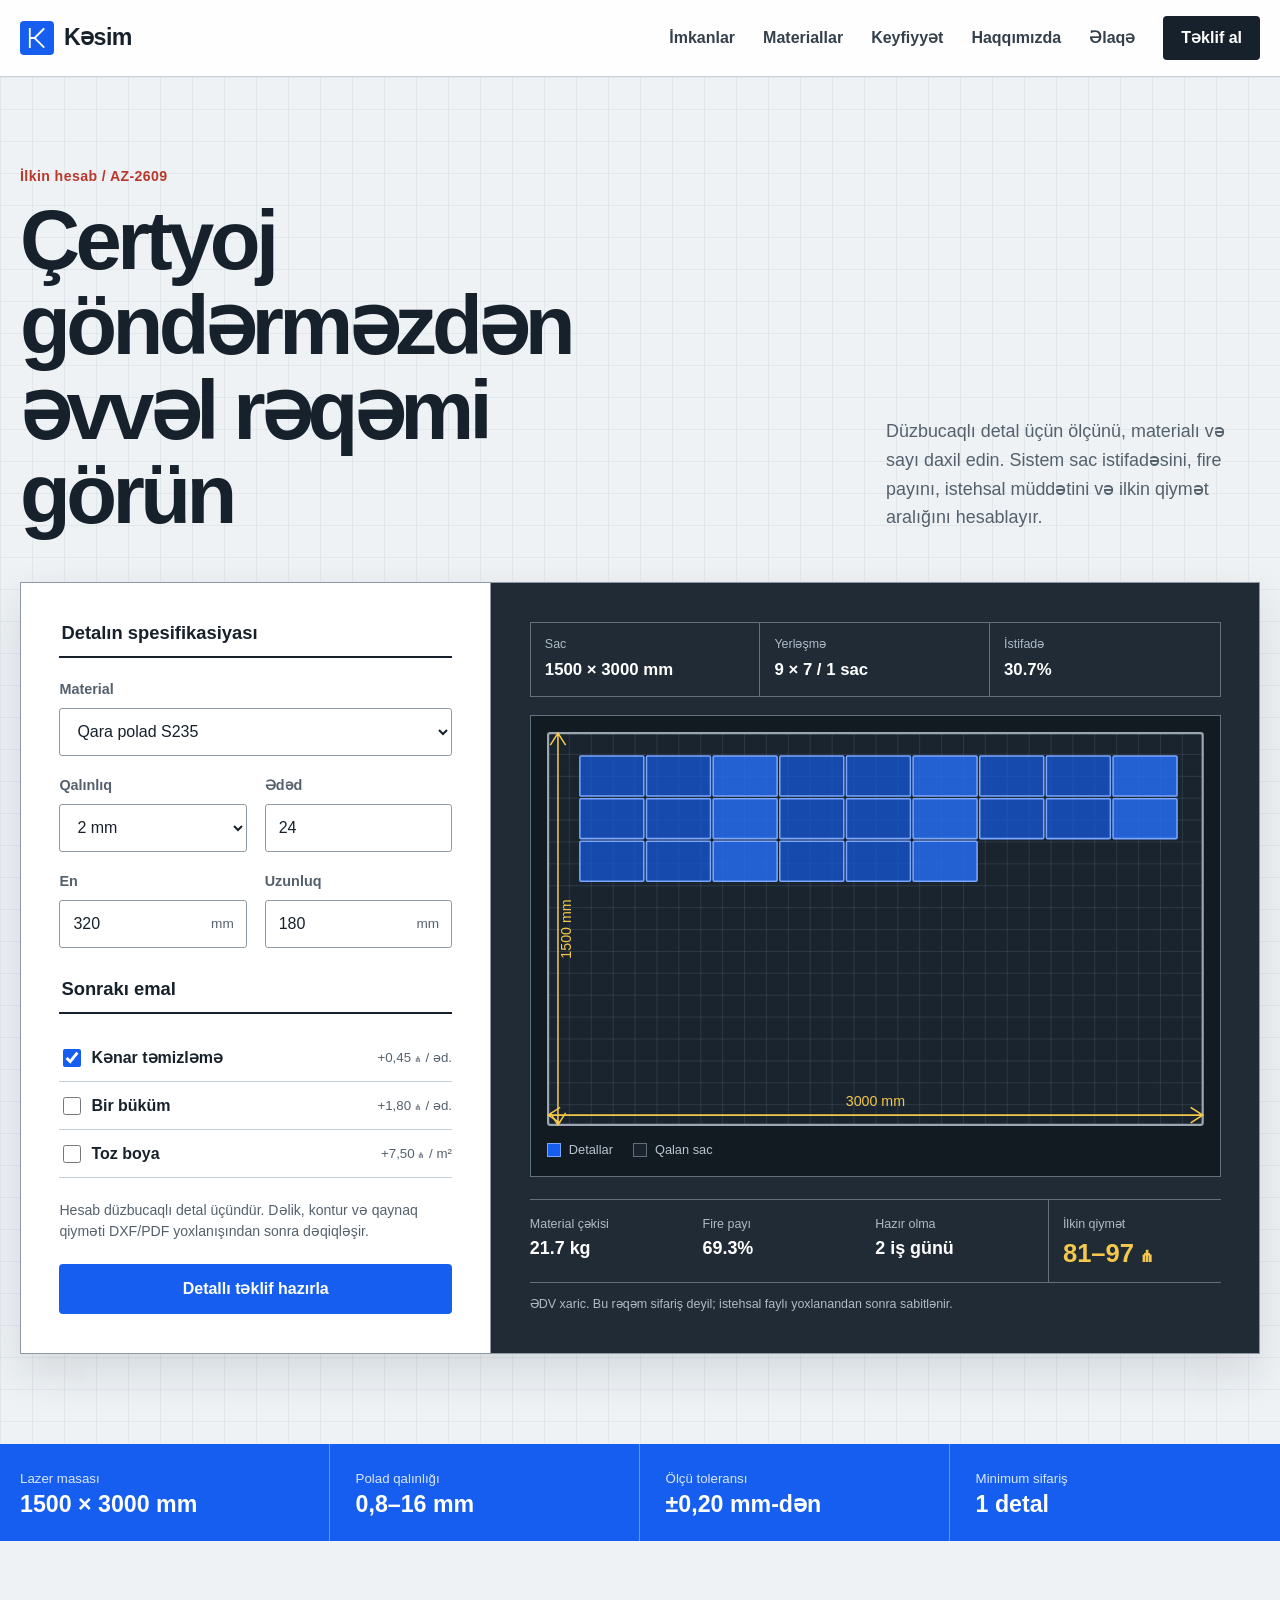
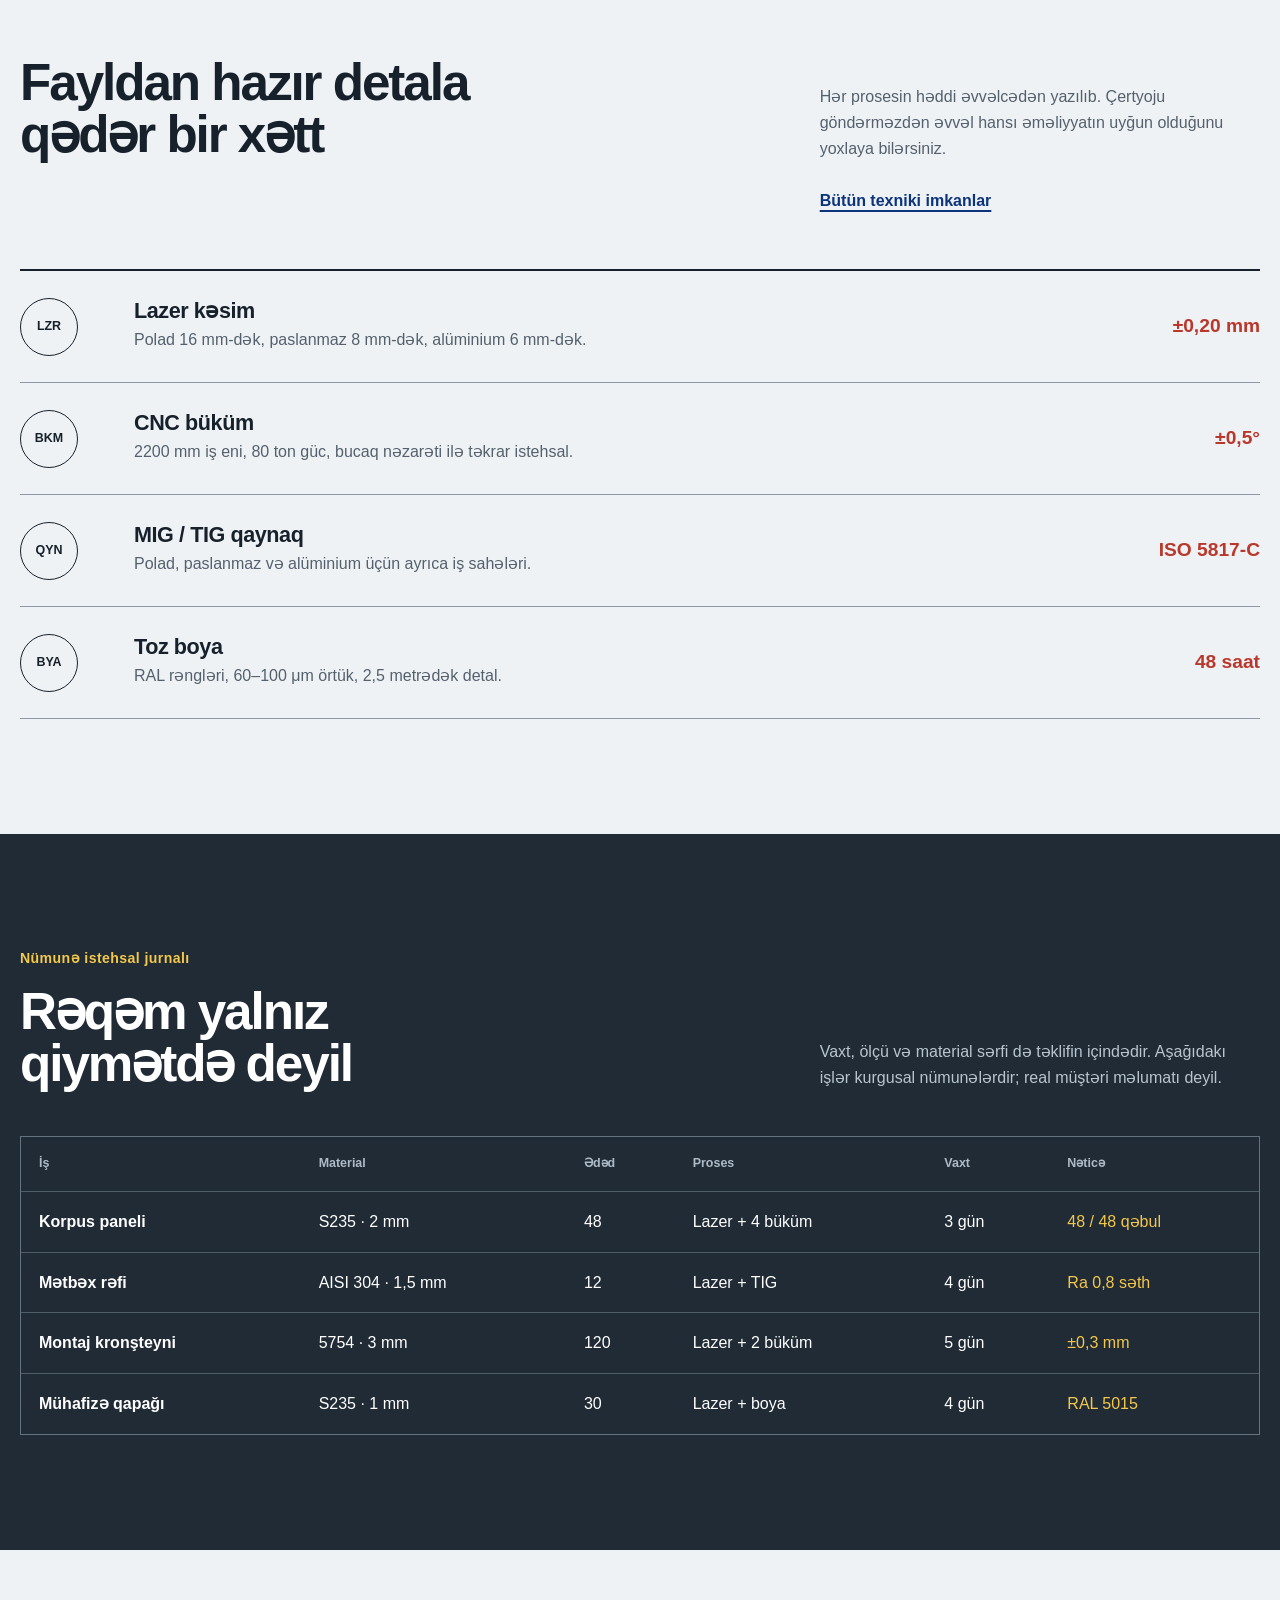
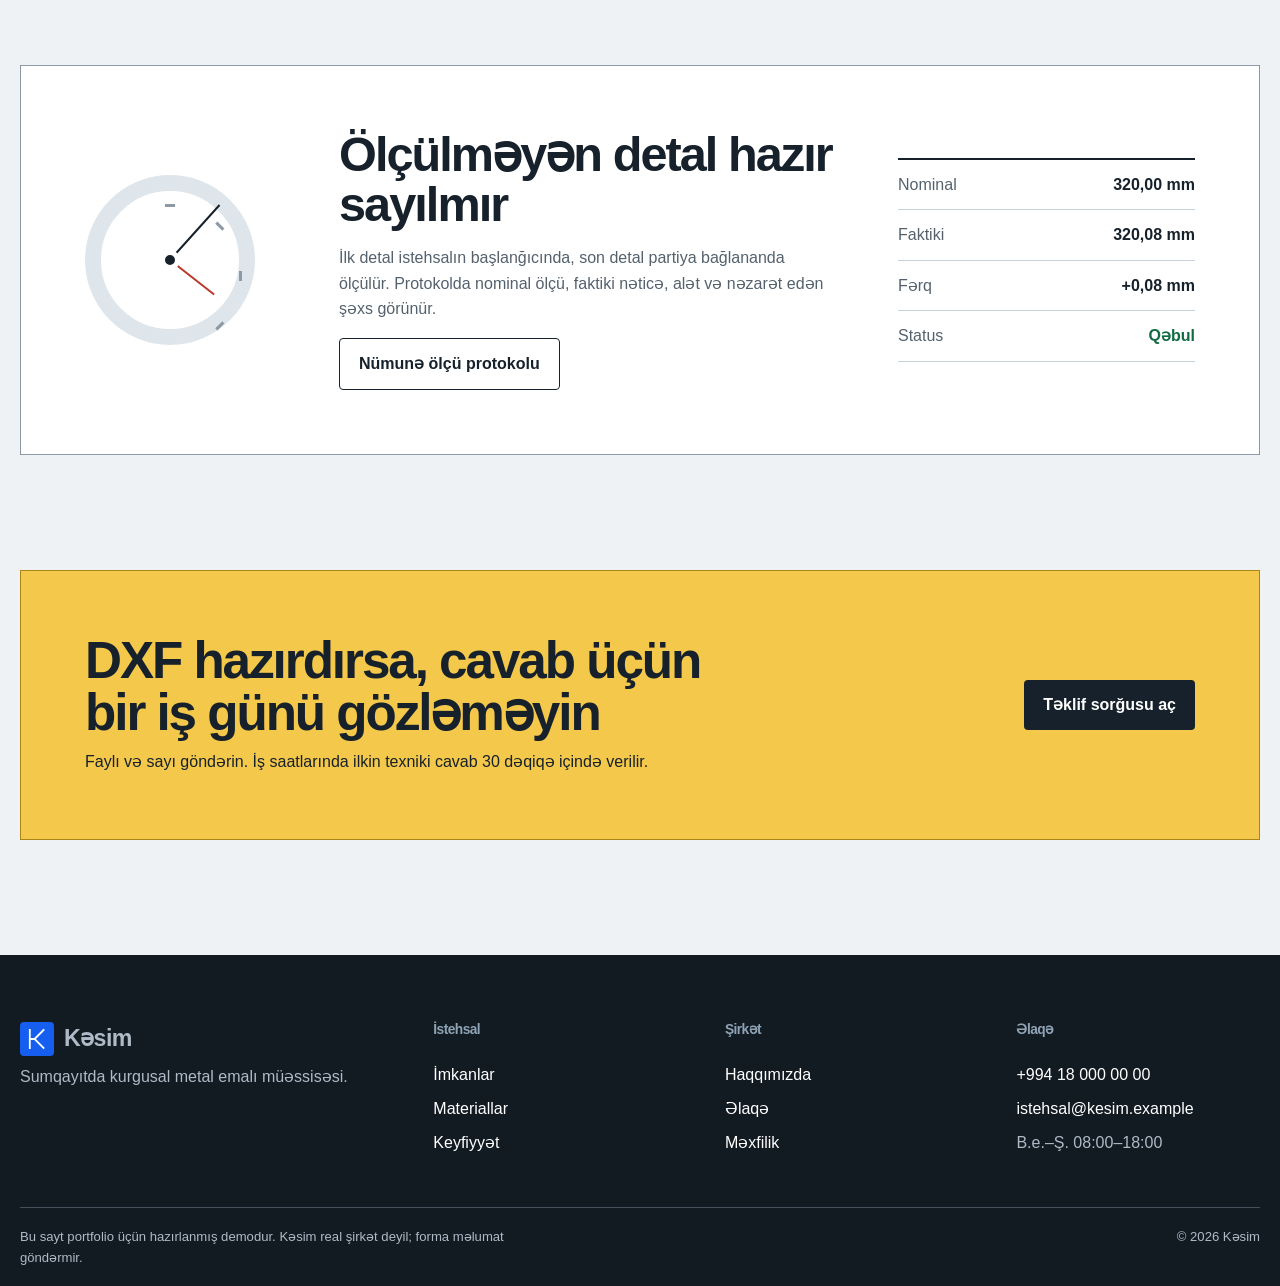
==== index.html @ c9df8d1b "feat: build the live manufacturing quote bench" ====
<!doctype html>
<html lang="az" class="no-js">
<head>
  <meta charset="utf-8">
  <meta name="viewport" content="width=device-width, initial-scale=1">
  <script>document.documentElement.classList.remove('no-js');</script>
  <title>Metal kəsimi üçün dərhal qiymət hesabı | Kəsim</title>
  <meta name="description" content="Polad, paslanmaz və alüminium detallar üçün ölçü, say və emal seçin; material istifadəsini, istehsal müddətini və ilkin qiyməti dərhal görün.">
  <link rel="canonical" href="https://kulieff21.github.io/manufacturing-site-demo/">
  <meta property="og:type" content="website">
  <meta property="og:locale" content="az_AZ">
  <meta property="og:title" content="Kəsim — metal emalı üçün açıq hesab">
  <meta property="og:description" content="Detalın ölçüsünü və sayını yazın; material, fire, müddət və ilkin qiymət ekranda hesablansın.">
  <meta property="og:url" content="https://kulieff21.github.io/manufacturing-site-demo/">
  <meta property="og:site_name" content="Kəsim">
  <meta name="theme-color" content="#155eef">
  <link rel="icon" type="image/svg+xml" href="data:image/svg+xml,%3Csvg xmlns='http://www.w3.org/2000/svg' viewBox='0 0 64 64'%3E%3Crect width='64' height='64' rx='8' fill='%23155eef'/%3E%3Cpath d='M14 13v38M14 32h13l18-19M27 32l19 19' fill='none' stroke='white' stroke-width='7' stroke-linecap='square'/%3E%3C/svg%3E">
  <link rel="stylesheet" href="assets/css/style.css">
  <script type="application/ld+json">
  {
    "@context": "https://schema.org",
    "@graph": [
      {
        "@type": "Organization",
        "@id": "https://kulieff21.github.io/manufacturing-site-demo/#organization",
        "name": "Kəsim Metal Emalı",
        "url": "https://kulieff21.github.io/manufacturing-site-demo/",
        "description": "Sumqayıtda lazer kəsim, büküm, qaynaq və toz boya xidməti göstərən kurgusal metal emalı müəssisəsi.",
        "email": "istehsal@kesim.example",
        "telephone": "+994 18 000 00 00",
        "address": {
          "@type": "PostalAddress",
          "addressLocality": "Sumqayıt",
          "addressCountry": "AZ"
        }
      },
      {
        "@type": "WebSite",
        "@id": "https://kulieff21.github.io/manufacturing-site-demo/#website",
        "url": "https://kulieff21.github.io/manufacturing-site-demo/",
        "name": "Kəsim",
        "inLanguage": "az",
        "publisher": {"@id": "https://kulieff21.github.io/manufacturing-site-demo/#organization"}
      }
    ]
  }
  </script>
</head>
<body>
  <a class="skip-link" href="#main">Əsas məzmuna keç</a>
  <header class="site-header">
    <div class="header-inner">
      <a class="brand" href="index.html" aria-label="Kəsim ana səhifə">
        <svg class="brand-mark" viewBox="0 0 40 40" aria-hidden="true"><path d="M8 5v30M8 20h8L31 5M16 20l15 15"/></svg>
        <span>Kəsim</span>
      </a>
      <button class="menu-toggle" type="button" aria-expanded="false" aria-controls="main-nav">
        <span class="sr-only">Menyunu aç</span><span></span><span></span>
      </button>
      <nav class="main-nav" id="main-nav" aria-label="Əsas menyu">
        <a href="imkanlar.html">İmkanlar</a>
        <a href="materiallar.html">Materiallar</a>
        <a href="keyfiyyet.html">Keyfiyyət</a>
        <a href="haqqimizda.html">Haqqımızda</a>
        <a href="elaqe.html">Əlaqə</a>
        <a class="nav-cta" href="teklif.html">Təklif al</a>
      </nav>
    </div>
  </header>

  <main id="main">
    <section class="workbench" aria-labelledby="page-title">
      <div class="workbench-head">
        <div>
          <p class="job-code">İlkin hesab / AZ-2609</p>
          <h1 id="page-title">Çertyoj göndərməzdən əvvəl rəqəmi görün</h1>
        </div>
        <p class="workbench-intro">Düzbucaqlı detal üçün ölçünü, materialı və sayı daxil edin. Sistem sac istifadəsini, fire payını, istehsal müddətini və ilkin qiymət aralığını hesablayır.</p>
      </div>

      <div class="quote-bench">
        <form class="quote-form" action="teklif.html" method="get" data-quote-form>
          <fieldset>
            <legend>Detalın spesifikasiyası</legend>
            <div class="field span-2">
              <label for="material">Material</label>
              <select id="material" name="material">
                <option value="steel" data-density="7.85" data-rate="2.15">Qara polad S235</option>
                <option value="stainless" data-density="7.9" data-rate="4.8">Paslanmaz polad AISI 304</option>
                <option value="aluminium" data-density="2.7" data-rate="5.1">Alüminium 5754</option>
              </select>
            </div>
            <div class="field">
              <label for="thickness">Qalınlıq</label>
              <select id="thickness" name="thickness">
                <option value="1">1 mm</option>
                <option value="1.5">1,5 mm</option>
                <option value="2" selected>2 mm</option>
                <option value="3">3 mm</option>
                <option value="4">4 mm</option>
                <option value="5">5 mm</option>
                <option value="6">6 mm</option>
              </select>
            </div>
            <div class="field">
              <label for="quantity">Ədəd</label>
              <input id="quantity" name="quantity" type="number" min="1" max="500" step="1" value="24" inputmode="numeric">
            </div>
            <div class="field">
              <label for="width">En</label>
              <div class="input-unit"><input id="width" name="width" type="number" min="20" max="1450" step="1" value="320" inputmode="decimal"><span>mm</span></div>
            </div>
            <div class="field">
              <label for="height">Uzunluq</label>
              <div class="input-unit"><input id="height" name="height" type="number" min="20" max="2950" step="1" value="180" inputmode="decimal"><span>mm</span></div>
            </div>
          </fieldset>
          <fieldset class="operations">
            <legend>Sonrakı emal</legend>
            <label><input type="checkbox" name="deburr" checked><span>Kənar təmizləmə</span><small>+0,45 ₼ / əd.</small></label>
            <label><input type="checkbox" name="bend"><span>Bir büküm</span><small>+1,80 ₼ / əd.</small></label>
            <label><input type="checkbox" name="coat"><span>Toz boya</span><small>+7,50 ₼ / m²</small></label>
          </fieldset>
          <p class="form-note">Hesab düzbucaqlı detal üçündür. Dəlik, kontur və qaynaq qiyməti DXF/PDF yoxlanışından sonra dəqiqləşir.</p>
          <button class="primary-button" type="submit">Detallı təklif hazırla</button>
        </form>

        <div class="sheet-panel" aria-live="polite">
          <div class="sheet-meta">
            <div><span>Sac</span><strong>1500 × 3000 mm</strong></div>
            <div><span>Yerləşmə</span><strong data-layout>7 × 15</strong></div>
            <div><span>İstifadə</span><strong data-utilization>30,7%</strong></div>
          </div>
          <div class="sheet-wrap">
            <svg class="sheet-map" viewBox="0 0 600 360" role="img" aria-labelledby="sheet-title sheet-desc">
              <title id="sheet-title">Sac üzərində detal yerləşdirmə planı</title>
              <desc id="sheet-desc">Seçilən ölçüdə detalların 1500 millimetrə 3000 millimetrlik sac üzərində yerləşməsi.</desc>
              <defs><pattern id="grid" width="20" height="20" patternUnits="userSpaceOnUse"><path d="M20 0H0V20" fill="none" stroke="currentColor" stroke-width="0.6"/></pattern></defs>
              <rect class="sheet-grid" x="1" y="1" width="598" height="358" rx="2" fill="url(#grid)"/>
              <g data-parts></g>
              <path class="dimension-line" d="M1 350h598M12 343l-11 7 11 7M588 343l11 7-11 7"/>
              <text class="dimension-text" x="300" y="342" text-anchor="middle">3000 mm</text>
              <path class="dimension-line" d="M10 1v358M3 12l7-11 7 11M3 348l7 11 7-11"/>
              <text class="dimension-text dimension-text-v" x="22" y="180" text-anchor="middle">1500 mm</text>
            </svg>
            <p class="diagram-caption"><span class="legend-used"></span>Detallar <span class="legend-offcut"></span>Qalan sac</p>
          </div>
          <dl class="quote-result">
            <div><dt>Material çəkisi</dt><dd data-weight>21,7 kg</dd></div>
            <div><dt>Fire payı</dt><dd data-waste>69,3%</dd></div>
            <div><dt>Hazır olma</dt><dd data-lead>2 iş günü</dd></div>
            <div class="result-price"><dt>İlkin qiymət</dt><dd data-price>76–91 ₼</dd></div>
          </dl>
          <p class="result-disclaimer">ƏDV xaric. Bu rəqəm sifariş deyil; istehsal faylı yoxlanandan sonra sabitlənir.</p>
        </div>
      </div>
      <noscript><p class="noscript-note">Canlı hesab üçün JavaScript lazımdır. <a href="materiallar.html">Material və başlanğıc qiymət cədvəlinə baxın</a> və ya ölçünü e-poçtla göndərin.</p></noscript>
    </section>

    <section class="proof-strip" aria-label="Əsas istehsal göstəriciləri">
      <dl>
        <div><dt>Lazer masası</dt><dd>1500 × 3000 mm</dd></div>
        <div><dt>Polad qalınlığı</dt><dd>0,8–16 mm</dd></div>
        <div><dt>Ölçü toleransı</dt><dd>±0,20 mm-dən</dd></div>
        <div><dt>Minimum sifariş</dt><dd>1 detal</dd></div>
      </dl>
    </section>

    <section class="section capabilities" aria-labelledby="capabilities-title">
      <div class="section-heading">
        <h2 id="capabilities-title">Fayldan hazır detala qədər bir xətt</h2>
        <p>Hər prosesin həddi əvvəlcədən yazılıb. Çertyoju göndərməzdən əvvəl hansı əməliyyatın uyğun olduğunu yoxlaya bilərsiniz.</p>
        <a class="text-link" href="imkanlar.html">Bütün texniki imkanlar</a>
      </div>
      <div class="process-list">
        <article>
          <span class="process-code">LZR</span>
          <div><h3>Lazer kəsim</h3><p>Polad 16 mm-dək, paslanmaz 8 mm-dək, alüminium 6 mm-dək.</p></div>
          <strong>±0,20 mm</strong>
        </article>
        <article>
          <span class="process-code">BKM</span>
          <div><h3>CNC büküm</h3><p>2200 mm iş eni, 80 ton güc, bucaq nəzarəti ilə təkrar istehsal.</p></div>
          <strong>±0,5°</strong>
        </article>
        <article>
          <span class="process-code">QYN</span>
          <div><h3>MIG / TIG qaynaq</h3><p>Polad, paslanmaz və alüminium üçün ayrıca iş sahələri.</p></div>
          <strong>ISO 5817-C</strong>
        </article>
        <article>
          <span class="process-code">BYA</span>
          <div><h3>Toz boya</h3><p>RAL rəngləri, 60–100 μm örtük, 2,5 metrədək detal.</p></div>
          <strong>48 saat</strong>
        </article>
      </div>
    </section>

    <section class="section production" aria-labelledby="production-title">
      <div class="production-ledger">
        <div class="section-heading section-heading-light">
          <p class="job-code">Nümunə istehsal jurnalı</p>
          <h2 id="production-title">Rəqəm yalnız qiymətdə deyil</h2>
          <p>Vaxt, ölçü və material sərfi də təklifin içindədir. Aşağıdakı işlər kurgusal nümunələrdir; real müştəri məlumatı deyil.</p>
        </div>
        <div class="ledger-table-wrap" tabindex="0" role="region" aria-label="Nümunə istehsal işləri cədvəli">
          <table class="ledger-table">
            <thead><tr><th>İş</th><th>Material</th><th>Ədəd</th><th>Proses</th><th>Vaxt</th><th>Nəticə</th></tr></thead>
            <tbody>
              <tr><td>Korpus paneli</td><td>S235 · 2 mm</td><td>48</td><td>Lazer + 4 büküm</td><td>3 gün</td><td>48 / 48 qəbul</td></tr>
              <tr><td>Mətbəx rəfi</td><td>AISI 304 · 1,5 mm</td><td>12</td><td>Lazer + TIG</td><td>4 gün</td><td>Ra 0,8 səth</td></tr>
              <tr><td>Montaj kronşteyni</td><td>5754 · 3 mm</td><td>120</td><td>Lazer + 2 büküm</td><td>5 gün</td><td>±0,3 mm</td></tr>
              <tr><td>Mühafizə qapağı</td><td>S235 · 1 mm</td><td>30</td><td>Lazer + boya</td><td>4 gün</td><td>RAL 5015</td></tr>
            </tbody>
          </table>
        </div>
      </div>
    </section>

    <section class="section quality" aria-labelledby="quality-title">
      <div class="quality-card">
        <div class="gauge" aria-hidden="true"><span></span><span></span><span></span><span></span><i></i></div>
        <div>
          <h2 id="quality-title">Ölçülməyən detal hazır sayılmır</h2>
          <p>İlk detal istehsalın başlanğıcında, son detal partiya bağlananda ölçülür. Protokolda nominal ölçü, faktiki nəticə, alət və nəzarət edən şəxs görünür.</p>
          <a class="secondary-button" href="keyfiyyet.html">Nümunə ölçü protokolu</a>
        </div>
        <dl class="quality-values">
          <div><dt>Nominal</dt><dd>320,00 mm</dd></div>
          <div><dt>Faktiki</dt><dd>320,08 mm</dd></div>
          <div><dt>Fərq</dt><dd>+0,08 mm</dd></div>
          <div><dt>Status</dt><dd class="pass">Qəbul</dd></div>
        </dl>
      </div>
    </section>

    <section class="section final-cta">
      <div>
        <h2>DXF hazırdırsa, cavab üçün bir iş günü gözləməyin</h2>
        <p>Faylı və sayı göndərin. İş saatlarında ilkin texniki cavab 30 dəqiqə içində verilir.</p>
      </div>
      <a class="primary-button" href="teklif.html">Təklif sorğusu aç</a>
    </section>
  </main>

  <footer class="site-footer">
    <div class="footer-main">
      <div><a class="brand brand-footer" href="index.html"><svg class="brand-mark" viewBox="0 0 40 40" aria-hidden="true"><path d="M8 5v30M8 20h8L31 5M16 20l15 15"/></svg><span>Kəsim</span></a><p>Sumqayıtda kurgusal metal emalı müəssisəsi.</p></div>
      <div><h2>İstehsal</h2><a href="imkanlar.html">İmkanlar</a><a href="materiallar.html">Materiallar</a><a href="keyfiyyet.html">Keyfiyyət</a></div>
      <div><h2>Şirkət</h2><a href="haqqimizda.html">Haqqımızda</a><a href="elaqe.html">Əlaqə</a><a href="mexfilik.html">Məxfilik</a></div>
      <div><h2>Əlaqə</h2><a href="tel:+994180000000">+994 18 000 00 00</a><a href="mailto:istehsal@kesim.example">istehsal@kesim.example</a><span>B.e.–Ş. 08:00–18:00</span></div>
    </div>
    <div class="footer-note"><p>Bu sayt portfolio üçün hazırlanmış demodur. Kəsim real şirkət deyil; forma məlumat göndərmir.</p><p>© 2026 Kəsim</p></div>
  </footer>
  <script src="assets/js/site.js" defer></script>
</body>
</html>
---- assets/css/style.css ----
:root {
  color-scheme: light;
  --paper: #eef2f5;
  --surface: #ffffff;
  --ink: #17212b;
  --muted: #54616d;
  --line: #c8d1d9;
  --line-strong: #8d99a5;
  --blue: #155eef;
  --blue-dark: #0b347c;
  --blue-soft: #dbe7ff;
  --oxide: #b9382b;
  --yellow: #f4c84a;
  --graphite: #202b36;
  --steel: #dfe6eb;
  --success: #126b43;
  --radius: 6px;
  --shadow: 0 18px 42px rgba(23, 33, 43, 0.12);
  --heading: Bahnschrift, "DIN Alternate", "Arial Narrow", sans-serif;
  --body: "Segoe UI", Arial, sans-serif;
}

* { box-sizing: border-box; }
html { scroll-behavior: smooth; }
body { margin: 0; background: var(--paper); color: var(--ink); font: 400 1rem/1.6 var(--body); }
button, input, select { font: inherit; }
a { color: inherit; }
img, svg { display: block; max-width: 100%; }
h1, h2, h3, p, dl { margin-top: 0; }
h1, h2, h3 { font-family: var(--heading); font-stretch: condensed; line-height: 1.02; }
h1 { max-width: 13ch; margin-bottom: 0; font-size: clamp(2.9rem, 6.5vw, 6.4rem); letter-spacing: -0.055em; }
h2 { margin-bottom: 1rem; font-size: clamp(2rem, 4vw, 3.7rem); letter-spacing: -0.04em; }
h3 { margin-bottom: .4rem; font-size: 1.35rem; letter-spacing: -.02em; }
p { max-width: 68ch; }

.skip-link { position: fixed; z-index: 100; top: 8px; left: 8px; padding: 10px 14px; transform: translateY(-150%); background: var(--ink); color: white; }
.skip-link:focus { transform: translateY(0); }
.sr-only { position: absolute; width: 1px; height: 1px; padding: 0; overflow: hidden; clip: rect(0, 0, 0, 0); white-space: nowrap; border: 0; }
:focus-visible { outline: 3px solid var(--yellow); outline-offset: 3px; }

.site-header { position: relative; z-index: 20; border-bottom: 1px solid var(--line); background: rgba(255, 255, 255, .94); }
.header-inner { width: min(1480px, calc(100% - 40px)); min-height: 76px; margin: 0 auto; display: flex; align-items: center; justify-content: space-between; gap: 32px; }
.brand { min-height: 44px; display: inline-flex; align-items: center; gap: 10px; color: var(--ink); text-decoration: none; font: 700 1.45rem/1 var(--heading); letter-spacing: -.025em; }
.brand-mark { width: 34px; height: 34px; padding: 5px; background: var(--blue); color: white; border-radius: 4px; fill: none; stroke: currentColor; stroke-width: 3; stroke-linecap: square; }
.main-nav { display: flex; align-items: center; gap: 28px; }
.main-nav a { min-height: 44px; display: inline-flex; align-items: center; color: #34414d; text-decoration: none; font-weight: 650; }
.main-nav a:hover { color: var(--blue); }
.main-nav .nav-cta { padding: 0 18px; background: var(--ink); color: white; border-radius: 4px; }
.main-nav .nav-cta:hover { background: var(--blue-dark); color: white; }
.menu-toggle { display: none; width: 48px; height: 44px; border: 1px solid var(--line); background: white; border-radius: 4px; }
.menu-toggle span:not(.sr-only) { display: block; width: 20px; height: 2px; margin: 5px auto; background: var(--ink); }

.workbench { padding: clamp(44px, 7vw, 96px) max(20px, calc((100% - 1480px) / 2)); background-color: var(--paper); background-image: linear-gradient(rgba(38, 58, 77, .06) 1px, transparent 1px), linear-gradient(90deg, rgba(38, 58, 77, .06) 1px, transparent 1px); background-size: 32px 32px; }
.workbench-head { margin-bottom: 44px; display: grid; grid-template-columns: minmax(0, 1.35fr) minmax(300px, .65fr); gap: clamp(32px, 7vw, 120px); align-items: end; }
.workbench-intro { margin: 0 0 .4rem; font-size: clamp(1rem, 1.4vw, 1.2rem); color: var(--muted); }
.job-code { margin-bottom: 14px; color: var(--oxide); font: 700 .88rem/1.3 var(--body); letter-spacing: .03em; }
.quote-bench { display: grid; grid-template-columns: minmax(360px, .76fr) minmax(500px, 1.24fr); background: var(--surface); border: 1px solid var(--line-strong); box-shadow: var(--shadow); }
.quote-form { padding: clamp(24px, 3vw, 42px); border-right: 1px solid var(--line-strong); }
fieldset { margin: 0; padding: 0; border: 0; }
legend { width: 100%; margin-bottom: 20px; padding-bottom: 12px; border-bottom: 2px solid var(--ink); font: 700 1.15rem/1.2 var(--heading); }
.quote-form > fieldset:first-child { display: grid; grid-template-columns: 1fr 1fr; gap: 18px; }
.quote-form > fieldset:first-child legend { grid-column: 1 / -1; }
.field { min-width: 0; }
.field.span-2 { grid-column: span 2; }
.field label { display: block; margin-bottom: 7px; color: var(--muted); font-size: .9rem; font-weight: 650; }
.field input, .field select { width: 100%; min-height: 48px; padding: 10px 13px; border: 1px solid var(--line-strong); border-radius: 3px; background: white; color: var(--ink); }
.field input:focus, .field select:focus { border-color: var(--blue); outline: 3px solid rgba(21, 94, 239, .18); }
.input-unit { position: relative; }
.input-unit input { padding-right: 48px; }
.input-unit span { position: absolute; right: 13px; top: 50%; transform: translateY(-50%); color: var(--muted); font-size: .85rem; }
.operations { margin-top: 30px; }
.operations label { min-height: 48px; padding: 10px 0; display: grid; grid-template-columns: 22px 1fr auto; gap: 10px; align-items: center; border-bottom: 1px solid var(--line); cursor: pointer; }
.operations input { width: 18px; height: 18px; accent-color: var(--blue); }
.operations span { font-weight: 650; }
.operations small { color: var(--muted); }
.form-note { margin: 22px 0; color: var(--muted); font-size: .88rem; line-height: 1.5; }
.primary-button, .secondary-button { min-height: 48px; padding: 12px 19px; display: inline-flex; align-items: center; justify-content: center; border: 0; border-radius: 4px; text-decoration: none; font-weight: 750; cursor: pointer; }
.primary-button { background: var(--blue); color: white; }
.primary-button:hover { background: var(--blue-dark); }
.secondary-button { border: 1px solid var(--ink); background: transparent; color: var(--ink); }
.secondary-button:hover { background: var(--ink); color: white; }
.quote-form .primary-button { width: 100%; }

.sheet-panel { min-width: 0; padding: clamp(24px, 3vw, 42px); background: var(--graphite); color: white; }
.sheet-meta { margin-bottom: 18px; display: grid; grid-template-columns: repeat(3, 1fr); border: 1px solid #62707d; }
.sheet-meta div { padding: 12px 14px; border-right: 1px solid #62707d; }
.sheet-meta div:last-child { border-right: 0; }
.sheet-meta span, .sheet-meta strong { display: block; }
.sheet-meta span { color: #aebbc7; font-size: .78rem; }
.sheet-meta strong { margin-top: 2px; font-family: var(--heading); font-size: 1.05rem; }
.sheet-wrap { padding: 16px; background: #121a22; border: 1px solid #62707d; }
.sheet-map { width: 100%; color: #53616d; background: #1a242e; }
.sheet-grid { stroke: #9aa6b2; stroke-width: 2; }
.part { fill: rgba(21, 94, 239, .66); stroke: #79a6ff; stroke-width: 1.4; }
.part:nth-child(3n) { fill: rgba(38, 113, 255, .78); }
.dimension-line { fill: none; stroke: var(--yellow); stroke-width: 1.4; }
.dimension-text { fill: var(--yellow); font: 13px var(--body); }
.dimension-text-v { transform: rotate(-90deg); transform-origin: 22px 180px; }
.diagram-caption { margin: 14px 0 0; display: flex; align-items: center; gap: 8px; color: #b8c4ce; font-size: .8rem; }
.legend-used, .legend-offcut { width: 14px; height: 14px; display: inline-block; }
.legend-used { background: var(--blue); border: 1px solid #79a6ff; }
.legend-offcut { margin-left: 12px; background: #1a242e; border: 1px solid #62707d; }
.quote-result { margin: 22px 0 0; display: grid; grid-template-columns: repeat(4, 1fr); border-top: 1px solid #62707d; border-bottom: 1px solid #62707d; }
.quote-result div { padding: 15px 12px 13px 0; }
.quote-result dt { color: #aebbc7; font-size: .78rem; }
.quote-result dd { margin: 3px 0 0; font: 700 1.12rem/1.2 var(--heading); }
.quote-result .result-price { padding-left: 14px; border-left: 1px solid #62707d; }
.result-price dd { color: var(--yellow); font-size: clamp(1.25rem, 2vw, 1.8rem); }
.result-disclaimer { margin: 12px 0 0; color: #aebbc7; font-size: .78rem; }
.noscript-note { margin: 18px 0 0; padding: 14px 16px; background: var(--yellow); color: var(--ink); }

.proof-strip { padding: 0 max(20px, calc((100% - 1480px) / 2)); background: var(--blue); color: white; }
.proof-strip dl { margin: 0; display: grid; grid-template-columns: repeat(4, 1fr); }
.proof-strip div { padding: 24px clamp(16px, 2vw, 32px); border-right: 1px solid rgba(255,255,255,.35); }
.proof-strip div:first-child { padding-left: 0; }
.proof-strip div:last-child { border-right: 0; }
.proof-strip dt { color: #d9e6ff; font-size: .83rem; }
.proof-strip dd { margin: 3px 0 0; font: 700 clamp(1.15rem, 2vw, 1.45rem)/1.1 var(--heading); }

.section { width: min(1480px, calc(100% - 40px)); margin: 0 auto; padding: clamp(72px, 9vw, 128px) 0; }
.section-heading { display: grid; grid-template-columns: minmax(0, 1fr) minmax(280px, .62fr); gap: 18px clamp(32px, 7vw, 120px); align-items: end; margin-bottom: 46px; }
.section-heading h2 { max-width: 16ch; margin: 0; }
.section-heading p { margin: 0; color: var(--muted); }
.text-link { grid-column: 2; width: max-content; min-height: 44px; display: inline-flex; align-items: center; color: var(--blue-dark); font-weight: 750; text-decoration-thickness: 2px; text-underline-offset: 4px; }

.process-list { border-top: 2px solid var(--ink); }
.process-list article { min-height: 112px; padding: 22px 0; display: grid; grid-template-columns: 90px 1fr 150px; gap: 24px; align-items: center; border-bottom: 1px solid var(--line-strong); }
.process-code { width: 58px; height: 58px; display: grid; place-items: center; border: 1px solid var(--ink); border-radius: 50%; font: 700 .78rem/1 var(--body); }
.process-list h3 { margin: 0 0 5px; }
.process-list p { margin: 0; color: var(--muted); }
.process-list strong { justify-self: end; color: var(--oxide); font-family: var(--heading); font-size: 1.2rem; text-align: right; }

.production { width: 100%; padding-right: max(20px, calc((100% - 1480px) / 2)); padding-left: max(20px, calc((100% - 1480px) / 2)); background: var(--graphite); }
.production-ledger { color: white; }
.section-heading-light p { color: #b8c4ce; }
.section-heading-light .job-code { color: var(--yellow); grid-column: 1 / -1; margin-bottom: 0; }
.ledger-table-wrap { overflow-x: auto; border: 1px solid #65727f; }
.ledger-table { width: 100%; min-width: 840px; border-collapse: collapse; }
.ledger-table th, .ledger-table td { padding: 17px 18px; border-bottom: 1px solid #4f5d69; text-align: left; }
.ledger-table th { color: #aebbc7; font-size: .78rem; font-weight: 650; }
.ledger-table tbody tr:last-child td { border-bottom: 0; }
.ledger-table td:first-child { font-weight: 700; }
.ledger-table td:last-child { color: var(--yellow); }

.quality-card { padding: clamp(28px, 5vw, 68px); display: grid; grid-template-columns: 190px 1fr minmax(260px, .6fr); gap: clamp(28px, 5vw, 72px); align-items: center; background: var(--surface); border: 1px solid var(--line-strong); }
.quality-card h2 { font-size: clamp(2rem, 3.8vw, 3.5rem); }
.quality-card p { color: var(--muted); }
.gauge { position: relative; width: 170px; height: 170px; display: grid; place-items: center; border: 16px solid var(--steel); border-radius: 50%; }
.gauge::before, .gauge::after { content: ""; position: absolute; width: 2px; height: 74px; background: var(--ink); transform-origin: 50% 100%; bottom: 50%; }
.gauge::before { transform: rotate(42deg); }
.gauge::after { height: 56px; background: var(--oxide); transform: rotate(128deg); }
.gauge i { width: 20px; height: 20px; z-index: 2; background: var(--ink); border: 5px solid white; border-radius: 50%; }
.gauge span { position: absolute; width: 10px; height: 3px; top: 13px; background: var(--line-strong); transform-origin: 5px 72px; }
.gauge span:nth-child(2) { transform: rotate(45deg); }
.gauge span:nth-child(3) { transform: rotate(90deg); }
.gauge span:nth-child(4) { transform: rotate(135deg); }
.quality-values { margin: 0; border-top: 2px solid var(--ink); }
.quality-values div { padding: 12px 0; display: flex; justify-content: space-between; gap: 20px; border-bottom: 1px solid var(--line); }
.quality-values dt { color: var(--muted); }
.quality-values dd { margin: 0; font-family: var(--heading); font-weight: 700; }
.quality-values .pass { color: var(--success); }

.final-cta { margin-bottom: clamp(72px, 9vw, 128px); padding: clamp(30px, 5vw, 64px); display: flex; align-items: center; justify-content: space-between; gap: 32px; background: var(--yellow); border: 1px solid #a98617; }
.final-cta h2 { max-width: 22ch; margin-bottom: 10px; font-size: clamp(2rem, 4vw, 3.8rem); }
.final-cta p { margin-bottom: 0; }
.final-cta .primary-button { flex: 0 0 auto; background: var(--ink); }

.site-footer { background: #121a22; color: white; }
.footer-main, .footer-note { width: min(1480px, calc(100% - 40px)); margin: 0 auto; }
.footer-main { padding: 62px 0 52px; display: grid; grid-template-columns: 1.5fr repeat(3, 1fr); gap: 48px; }
.brand-footer { color: white; }
.footer-main p, .footer-main span { color: #aebbc7; }
.footer-main h2 { margin: 5px 0 16px; color: #8fa3b5; font: 650 .86rem/1.2 var(--body); }
.footer-main > div:not(:first-child) { display: flex; flex-direction: column; gap: 8px; }
.footer-main a:not(.brand) { width: max-content; color: white; text-decoration: none; }
.footer-main a:hover { color: var(--yellow); }
.footer-note { min-height: 70px; padding: 18px 0; display: flex; justify-content: space-between; gap: 24px; border-top: 1px solid #44515d; color: #aebbc7; font-size: .82rem; }
.footer-note p { margin: 0; }

@media (max-width: 1050px) {
  .main-nav { gap: 18px; }
  .main-nav a:not(.nav-cta) { display: none; }
  .workbench-head { grid-template-columns: 1fr; gap: 24px; }
  .quote-bench { grid-template-columns: 1fr; }
  .quote-form { border-right: 0; border-bottom: 1px solid var(--line-strong); }
  .quality-card { grid-template-columns: 150px 1fr; }
  .quality-values { grid-column: 1 / -1; }
  .gauge { width: 140px; height: 140px; }
  .footer-main { grid-template-columns: 1.5fr 1fr 1fr; }
  .footer-main > div:last-child { grid-column: 2 / -1; }
}

@media (max-width: 720px) {
  h1 { font-size: clamp(2.8rem, 15vw, 4.5rem); }
  .header-inner { width: min(100% - 28px, 1480px); min-height: 66px; }
  .menu-toggle { display: block; }
  .main-nav { position: absolute; top: 66px; right: 14px; left: 14px; padding: 12px; display: none; flex-direction: column; align-items: stretch; gap: 0; background: white; border: 1px solid var(--line-strong); box-shadow: var(--shadow); }
  .main-nav.is-open { display: flex; }
  .main-nav a:not(.nav-cta) { display: flex; padding: 5px 10px; }
  .main-nav .nav-cta { margin-top: 8px; justify-content: center; }
  .workbench { padding-right: 14px; padding-left: 14px; }
  .quote-form, .sheet-panel { padding: 22px; }
  .quote-form > fieldset:first-child { grid-template-columns: 1fr; }
  .field.span-2 { grid-column: auto; }
  .sheet-meta { grid-template-columns: 1fr 1fr; }
  .sheet-meta div:nth-child(2) { border-right: 0; }
  .sheet-meta div:last-child { grid-column: 1 / -1; border-top: 1px solid #62707d; }
  .quote-result { grid-template-columns: 1fr 1fr; }
  .quote-result .result-price { border-left: 0; padding-left: 0; }
  .proof-strip { padding: 0 14px; }
  .proof-strip dl { grid-template-columns: 1fr 1fr; }
  .proof-strip div { border-bottom: 1px solid rgba(255,255,255,.35); }
  .proof-strip div:nth-child(2) { border-right: 0; }
  .proof-strip div:nth-child(3), .proof-strip div:nth-child(4) { border-bottom: 0; }
  .section { width: min(100% - 28px, 1480px); }
  .section-heading { grid-template-columns: 1fr; }
  .text-link { grid-column: 1; }
  .process-list article { grid-template-columns: 62px 1fr; gap: 14px; }
  .process-list strong { grid-column: 2; justify-self: start; }
  .quality-card { grid-template-columns: 1fr; }
  .gauge { margin: 0 auto; }
  .quality-values { grid-column: 1; }
  .final-cta { align-items: stretch; flex-direction: column; }
  .footer-main { grid-template-columns: 1fr 1fr; gap: 36px 24px; }
  .footer-main > div:first-child, .footer-main > div:last-child { grid-column: 1 / -1; }
  .footer-note { flex-direction: column; }
}

@media (max-width: 420px) {
  .quote-form, .sheet-panel { padding: 18px; }
  .operations label { grid-template-columns: 22px 1fr; }
  .operations small { grid-column: 2; }
  .sheet-wrap { padding: 8px; }
  .quote-result { grid-template-columns: 1fr; }
  .quote-result div { padding: 10px 0; border-bottom: 1px solid #45525e; }
  .quote-result div:last-child { border-bottom: 0; }
  .proof-strip dl { grid-template-columns: 1fr; }
  .proof-strip div, .proof-strip div:nth-child(3) { padding-left: 0; border-right: 0; border-bottom: 1px solid rgba(255,255,255,.35); }
  .proof-strip div:last-child { border-bottom: 0; }
  .footer-main { grid-template-columns: 1fr; }
  .footer-main > div { grid-column: 1 !important; }
}

@media (prefers-reduced-motion: no-preference) {
  .primary-button, .secondary-button, .main-nav a { transition: background-color .16s ease, color .16s ease, border-color .16s ease; }
  .part { transition: x .2s ease, y .2s ease, width .2s ease, height .2s ease, opacity .2s ease; }
}

@media print {
  .site-header, .site-footer, .primary-button, .secondary-button { display: none !important; }
  body { background: white; }
  .workbench, .section { padding: 24px 0; }
  .quote-bench { box-shadow: none; }
}
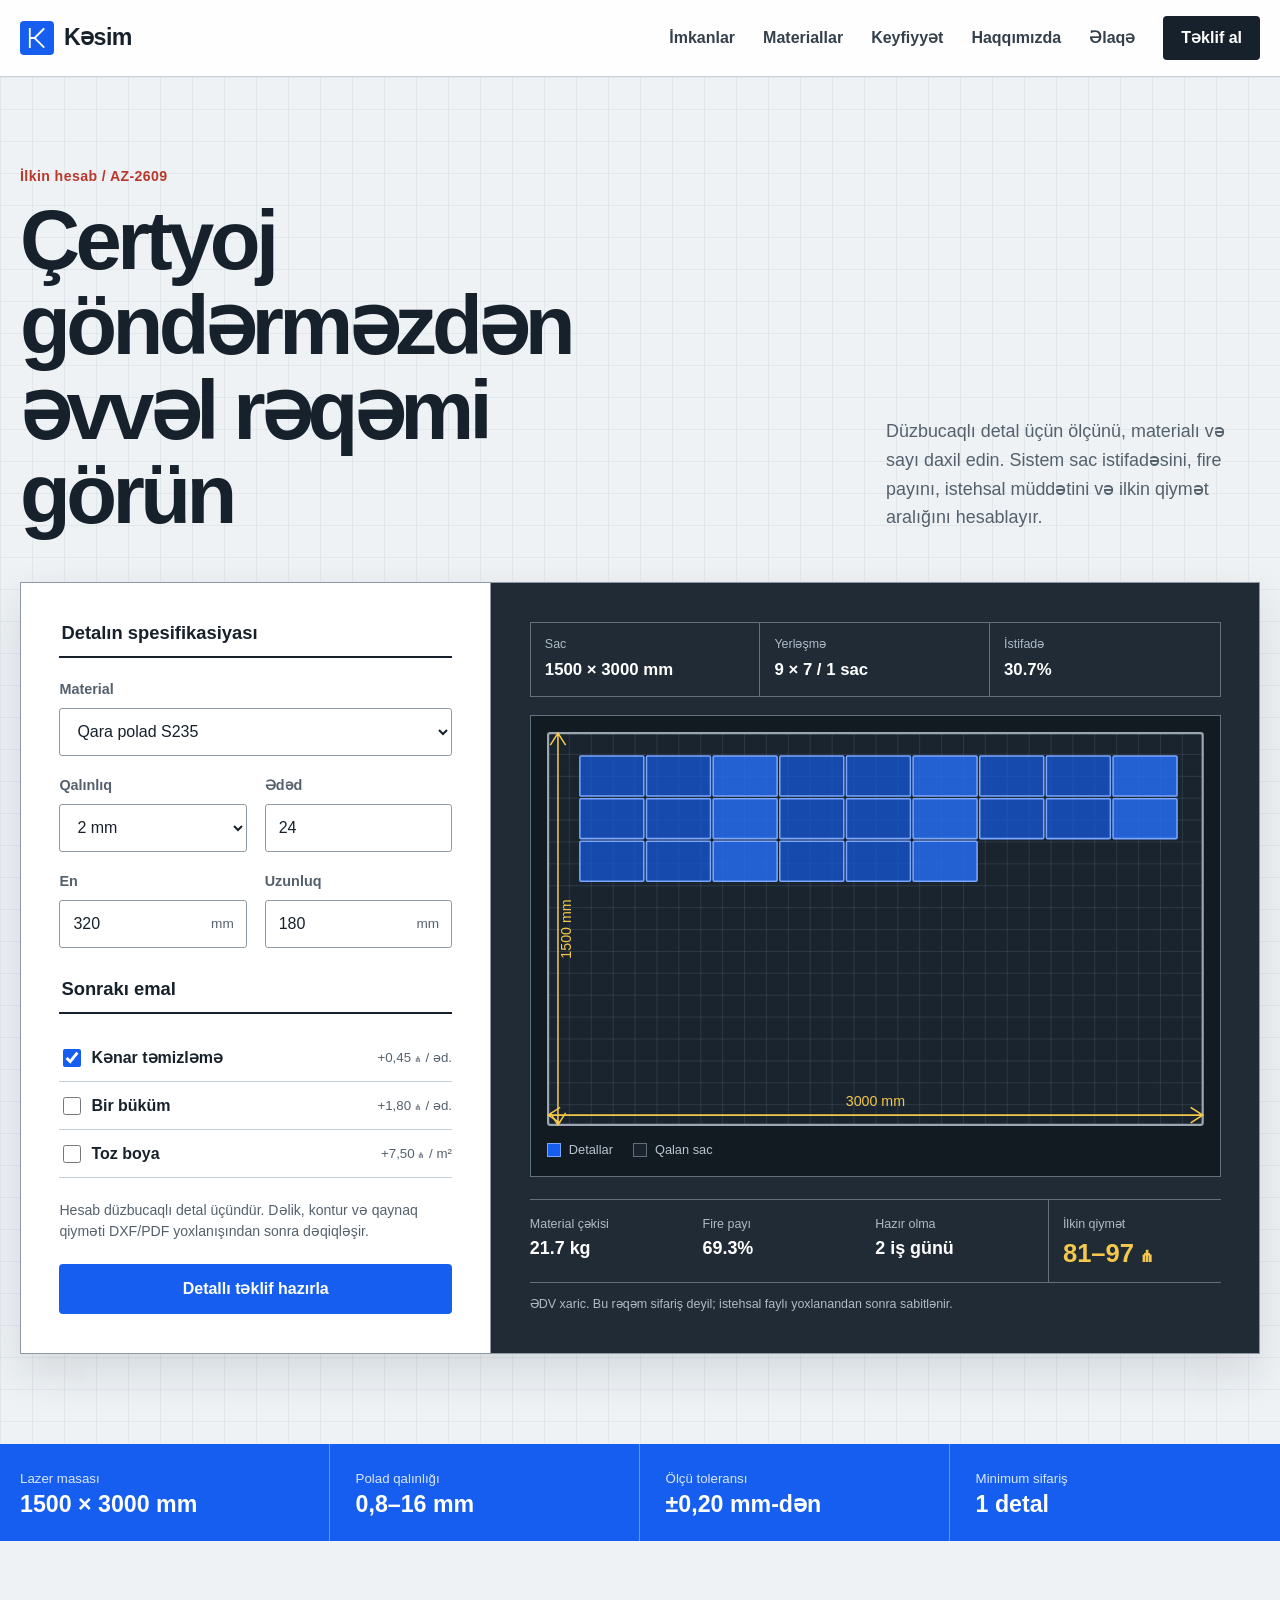
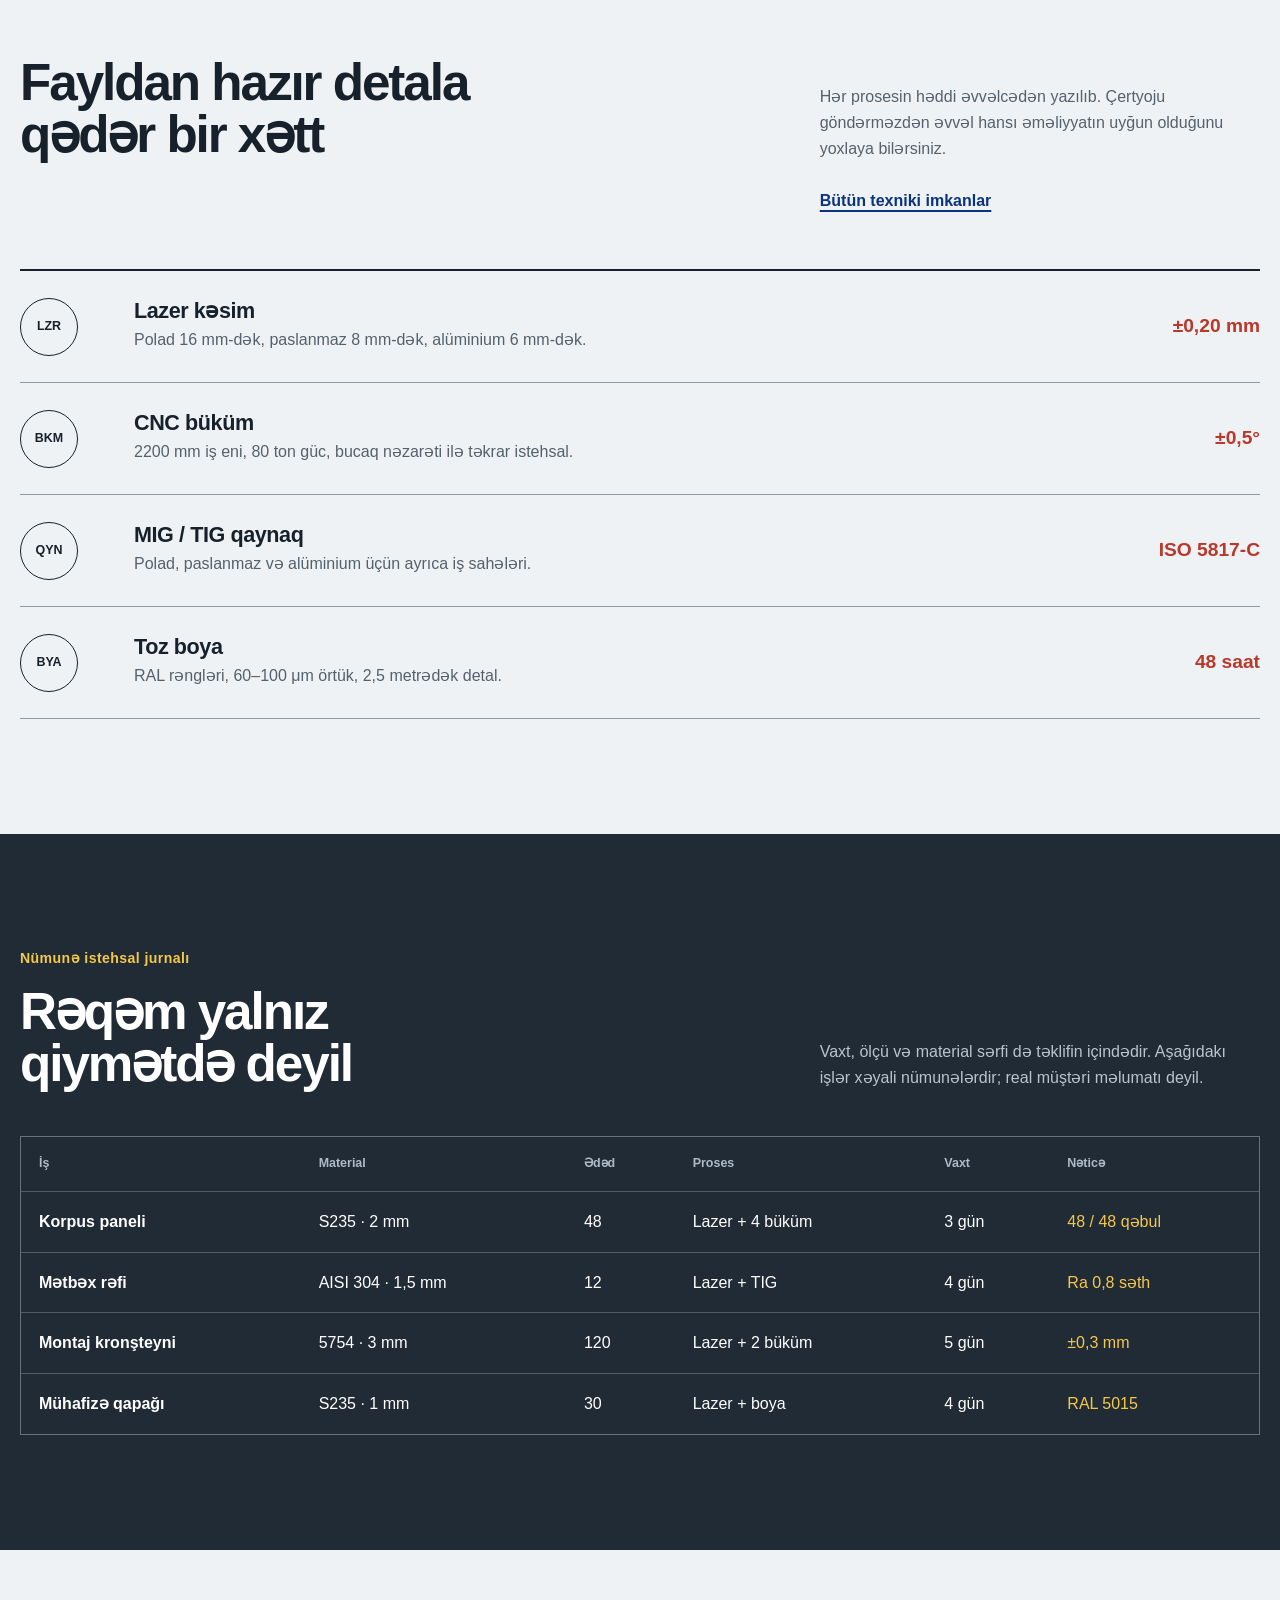
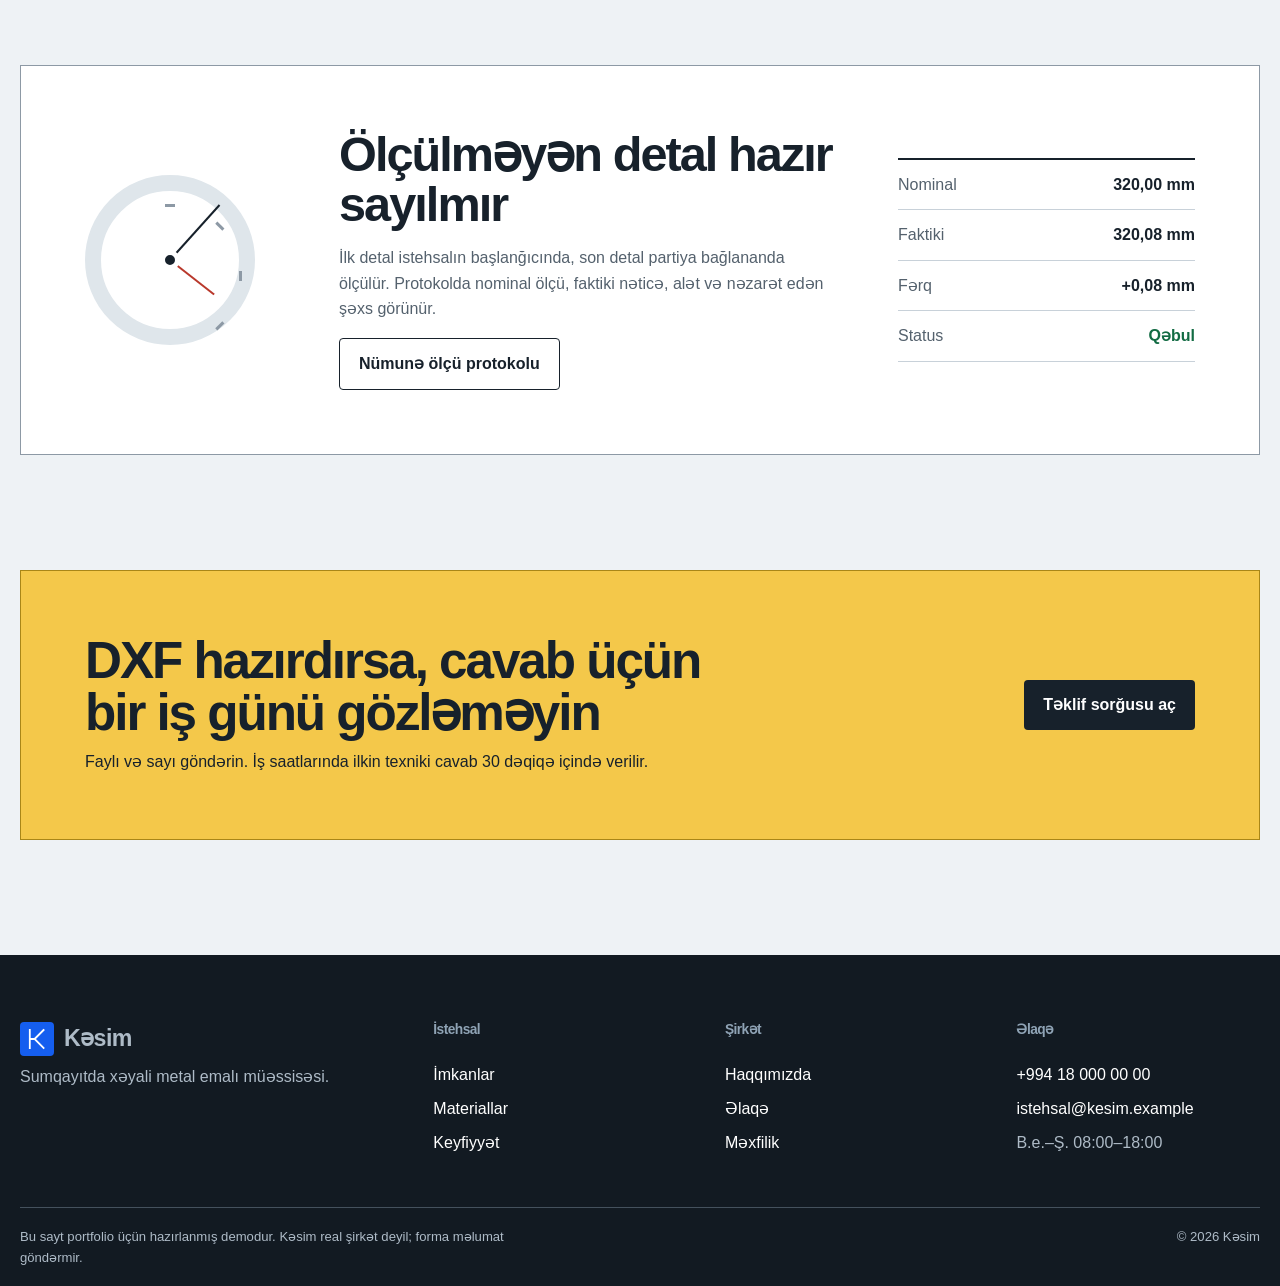
==== commit b1d40a43: "feat: add the complete manufacturing site" ====
--- a/index.html
+++ b/index.html
@@ -4,7 +4,7 @@
   <meta charset="utf-8">
   <meta name="viewport" content="width=device-width, initial-scale=1">
   <script>document.documentElement.classList.remove('no-js');</script>
-  <title>Metal kəsimi üçün dərhal qiymət hesabı | Kəsim</title>
+  <title>Metal kəsimi üçün canlı qiymət hesabı | Kəsim</title>
   <meta name="description" content="Polad, paslanmaz və alüminium detallar üçün ölçü, say və emal seçin; material istifadəsini, istehsal müddətini və ilkin qiyməti dərhal görün.">
   <link rel="canonical" href="https://kulieff21.github.io/manufacturing-site-demo/">
   <meta property="og:type" content="website">
@@ -25,7 +25,7 @@
         "@id": "https://kulieff21.github.io/manufacturing-site-demo/#organization",
         "name": "Kəsim Metal Emalı",
         "url": "https://kulieff21.github.io/manufacturing-site-demo/",
-        "description": "Sumqayıtda lazer kəsim, büküm, qaynaq və toz boya xidməti göstərən kurgusal metal emalı müəssisəsi.",
+        "description": "Sumqayıtda lazer kəsim, büküm, qaynaq və toz boya xidməti göstərən xəyali metal emalı müəssisəsi.",
         "email": "istehsal@kesim.example",
         "telephone": "+994 18 000 00 00",
         "address": {
@@ -201,7 +201,7 @@
         <div class="section-heading section-heading-light">
           <p class="job-code">Nümunə istehsal jurnalı</p>
           <h2 id="production-title">Rəqəm yalnız qiymətdə deyil</h2>
-          <p>Vaxt, ölçü və material sərfi də təklifin içindədir. Aşağıdakı işlər kurgusal nümunələrdir; real müştəri məlumatı deyil.</p>
+          <p>Vaxt, ölçü və material sərfi də təklifin içindədir. Aşağıdakı işlər xəyali nümunələrdir; real müştəri məlumatı deyil.</p>
         </div>
         <div class="ledger-table-wrap" tabindex="0" role="region" aria-label="Nümunə istehsal işləri cədvəli">
           <table class="ledger-table">
@@ -245,7 +245,7 @@
 
   <footer class="site-footer">
     <div class="footer-main">
-      <div><a class="brand brand-footer" href="index.html"><svg class="brand-mark" viewBox="0 0 40 40" aria-hidden="true"><path d="M8 5v30M8 20h8L31 5M16 20l15 15"/></svg><span>Kəsim</span></a><p>Sumqayıtda kurgusal metal emalı müəssisəsi.</p></div>
+      <div><a class="brand brand-footer" href="index.html"><svg class="brand-mark" viewBox="0 0 40 40" aria-hidden="true"><path d="M8 5v30M8 20h8L31 5M16 20l15 15"/></svg><span>Kəsim</span></a><p>Sumqayıtda xəyali metal emalı müəssisəsi.</p></div>
       <div><h2>İstehsal</h2><a href="imkanlar.html">İmkanlar</a><a href="materiallar.html">Materiallar</a><a href="keyfiyyet.html">Keyfiyyət</a></div>
       <div><h2>Şirkət</h2><a href="haqqimizda.html">Haqqımızda</a><a href="elaqe.html">Əlaqə</a><a href="mexfilik.html">Məxfilik</a></div>
       <div><h2>Əlaqə</h2><a href="tel:+994180000000">+994 18 000 00 00</a><a href="mailto:istehsal@kesim.example">istehsal@kesim.example</a><span>B.e.–Ş. 08:00–18:00</span></div>
--- a/assets/css/style.css
+++ b/assets/css/style.css
@@ -177,6 +177,89 @@
 .footer-note { min-height: 70px; padding: 18px 0; display: flex; justify-content: space-between; gap: 24px; border-top: 1px solid #44515d; color: #aebbc7; font-size: .82rem; }
 .footer-note p { margin: 0; }
 
+/* Inner pages */
+.breadcrumb { width: min(1180px, calc(100% - 40px)); margin: 0 auto; padding-top: 24px; color: var(--muted); font-size: .86rem; }
+.breadcrumb ol { margin: 0; padding: 0; display: flex; flex-wrap: wrap; gap: 8px; list-style: none; }
+.breadcrumb li + li::before { content: "/"; margin-right: 8px; color: var(--line-strong); }
+.breadcrumb a { text-underline-offset: 3px; }
+.page-hero { width: min(1180px, calc(100% - 40px)); margin: 0 auto; padding: clamp(52px, 8vw, 110px) 0 clamp(42px, 6vw, 80px); display: grid; grid-template-columns: 1.1fr .7fr; gap: clamp(32px, 8vw, 120px); align-items: end; border-bottom: 2px solid var(--ink); }
+.page-hero h1 { max-width: 11ch; font-size: clamp(3rem, 7vw, 6rem); }
+.page-hero p { margin: 0; color: var(--muted); font-size: 1.12rem; }
+.page-hero .job-code { align-self: start; }
+.inner-main { width: min(1180px, calc(100% - 40px)); margin: 0 auto; padding: clamp(56px, 8vw, 104px) 0; }
+.inner-section { margin-bottom: clamp(64px, 9vw, 112px); }
+.inner-section:last-child { margin-bottom: 0; }
+.inner-section > header { max-width: 760px; margin-bottom: 34px; }
+.inner-section > header p { color: var(--muted); }
+.inner-section h2 { font-size: clamp(2rem, 4vw, 3.35rem); }
+.spec-grid { display: grid; grid-template-columns: repeat(2, 1fr); border-top: 2px solid var(--ink); }
+.spec-card { min-height: 220px; padding: 28px 28px 30px 0; display: grid; grid-template-columns: 62px 1fr; gap: 20px; border-bottom: 1px solid var(--line-strong); }
+.spec-card:nth-child(odd) { border-right: 1px solid var(--line-strong); }
+.spec-card:nth-child(even) { padding-left: 28px; }
+.spec-card .process-code { width: 52px; height: 52px; }
+.spec-card p { color: var(--muted); }
+.spec-list { margin: 18px 0 0; padding: 0; display: grid; grid-template-columns: repeat(2, minmax(0, 1fr)); gap: 8px 18px; list-style: none; font-size: .9rem; }
+.spec-list li { padding-top: 7px; border-top: 1px solid var(--line); }
+.spec-list strong { display: block; color: var(--ink); }
+.table-shell { overflow-x: auto; border: 1px solid var(--line-strong); background: white; }
+.data-table { width: 100%; min-width: 760px; border-collapse: collapse; }
+.data-table th, .data-table td { padding: 16px 18px; border-bottom: 1px solid var(--line); text-align: left; vertical-align: top; }
+.data-table thead { background: var(--graphite); color: white; }
+.data-table th { font-size: .83rem; }
+.data-table tbody tr:last-child td { border-bottom: 0; }
+.data-table tbody tr:hover { background: #f4f7fa; }
+.data-table td:first-child { font-weight: 700; }
+.table-note { margin-top: 14px; color: var(--muted); font-size: .86rem; }
+.split { display: grid; grid-template-columns: minmax(0, 1fr) minmax(300px, .75fr); gap: clamp(32px, 7vw, 90px); align-items: start; }
+.split p { color: var(--muted); }
+.metric-stack { border-top: 2px solid var(--ink); }
+.metric-stack div { padding: 18px 0; display: grid; grid-template-columns: 1fr auto; gap: 20px; border-bottom: 1px solid var(--line); }
+.metric-stack dt { color: var(--muted); }
+.metric-stack dd { margin: 0; font: 700 1.25rem/1.2 var(--heading); text-align: right; }
+.step-list { margin: 0; padding: 0; counter-reset: steps; list-style: none; border-top: 2px solid var(--ink); }
+.step-list li { min-height: 104px; padding: 22px 0; display: grid; grid-template-columns: 58px 1fr; gap: 20px; border-bottom: 1px solid var(--line-strong); counter-increment: steps; }
+.step-list li::before { content: counter(steps); width: 44px; height: 44px; display: grid; place-items: center; background: var(--blue); color: white; border-radius: 50%; font: 700 .9rem/1 var(--body); }
+.step-list h3 { margin: 2px 0 5px; }
+.step-list p { margin: 0; color: var(--muted); }
+.notice, .callout { padding: clamp(24px, 4vw, 44px); border: 1px solid var(--line-strong); background: var(--surface); }
+.notice { border-left: 6px solid var(--yellow); }
+.notice h2, .callout h2 { font-size: clamp(1.8rem, 3vw, 2.65rem); }
+.notice p:last-child, .callout p:last-child { margin-bottom: 0; }
+.callout { display: flex; align-items: center; justify-content: space-between; gap: 30px; background: var(--blue-soft); border-color: #83a9fa; }
+.callout > div { max-width: 760px; }
+.detail-nav { display: grid; grid-template-columns: repeat(4, 1fr); border: 1px solid var(--line-strong); background: white; }
+.detail-nav a { min-height: 72px; padding: 14px 16px; display: flex; align-items: center; justify-content: center; border-right: 1px solid var(--line); text-align: center; text-decoration: none; font-weight: 700; }
+.detail-nav a:last-child { border-right: 0; }
+.detail-nav a[aria-current="page"] { background: var(--blue); color: white; }
+.detail-nav a:hover { background: var(--blue-soft); color: var(--blue-dark); }
+.detail-nav a[aria-current="page"]:hover { background: var(--blue-dark); color: white; }
+.form-panel { padding: clamp(24px, 5vw, 54px); background: white; border: 1px solid var(--line-strong); }
+.form-panel fieldset + fieldset { margin-top: 38px; }
+.form-grid { display: grid; grid-template-columns: repeat(2, 1fr); gap: 20px; }
+.form-grid .span-2 { grid-column: span 2; }
+.form-grid label { display: block; margin-bottom: 7px; color: var(--muted); font-size: .9rem; font-weight: 650; }
+.form-grid input, .form-grid select, .form-grid textarea { width: 100%; min-height: 48px; padding: 10px 13px; border: 1px solid var(--line-strong); border-radius: 3px; color: var(--ink); background: white; font: inherit; }
+.form-grid textarea { min-height: 124px; resize: vertical; }
+.form-grid input[type="file"] { padding: 9px; }
+.form-actions { margin-top: 24px; display: flex; align-items: center; gap: 16px; flex-wrap: wrap; }
+.form-actions p { margin: 0; color: var(--muted); font-size: .86rem; }
+.demo-status { margin-top: 20px; padding: 16px 18px; display: none; background: #dff3e8; border: 1px solid #79b695; color: #0d5234; }
+.demo-status.is-visible { display: block; }
+.contact-grid { display: grid; grid-template-columns: repeat(3, 1fr); border-top: 2px solid var(--ink); }
+.contact-grid article { min-height: 190px; padding: 26px 26px 26px 0; border-bottom: 1px solid var(--line-strong); }
+.contact-grid article + article { padding-left: 26px; border-left: 1px solid var(--line-strong); }
+.contact-grid p { color: var(--muted); }
+.contact-grid a { color: var(--blue-dark); font-weight: 700; text-underline-offset: 3px; }
+.prose { max-width: 800px; }
+.prose h2 { margin-top: 2.2em; font-size: clamp(1.7rem, 3vw, 2.5rem); }
+.prose h2:first-child { margin-top: 0; }
+.prose p, .prose li { color: var(--muted); }
+.prose li + li { margin-top: 8px; }
+.error-page { min-height: 66vh; display: grid; place-items: center; text-align: center; }
+.error-page .error-code { margin: 0; color: var(--blue); font: 700 clamp(5rem, 20vw, 13rem)/.8 var(--heading); letter-spacing: -.07em; }
+.error-page h1 { max-width: none; margin: 28px 0 16px; font-size: clamp(2.4rem, 6vw, 5rem); }
+.error-page p { color: var(--muted); }
+
 @media (max-width: 1050px) {
   .main-nav { gap: 18px; }
   .main-nav a:not(.nav-cta) { display: none; }
@@ -188,6 +271,11 @@
   .gauge { width: 140px; height: 140px; }
   .footer-main { grid-template-columns: 1.5fr 1fr 1fr; }
   .footer-main > div:last-child { grid-column: 2 / -1; }
+  .page-hero { grid-template-columns: 1fr; }
+  .page-hero h1 { max-width: 13ch; }
+  .detail-nav { grid-template-columns: repeat(2, 1fr); }
+  .detail-nav a:nth-child(2) { border-right: 0; }
+  .detail-nav a:nth-child(-n+2) { border-bottom: 1px solid var(--line); }
 }
 
 @media (max-width: 720px) {
@@ -224,6 +312,16 @@
   .footer-main { grid-template-columns: 1fr 1fr; gap: 36px 24px; }
   .footer-main > div:first-child, .footer-main > div:last-child { grid-column: 1 / -1; }
   .footer-note { flex-direction: column; }
+  .breadcrumb, .page-hero, .inner-main { width: min(100% - 28px, 1180px); }
+  .spec-grid { grid-template-columns: 1fr; }
+  .spec-card:nth-child(odd) { border-right: 0; }
+  .spec-card:nth-child(even) { padding-left: 0; }
+  .split { grid-template-columns: 1fr; }
+  .callout { align-items: stretch; flex-direction: column; }
+  .form-grid { grid-template-columns: 1fr; }
+  .form-grid .span-2 { grid-column: auto; }
+  .contact-grid { grid-template-columns: 1fr; }
+  .contact-grid article + article { padding-left: 0; border-left: 0; }
 }
 
 @media (max-width: 420px) {
@@ -239,6 +337,11 @@
   .proof-strip div:last-child { border-bottom: 0; }
   .footer-main { grid-template-columns: 1fr; }
   .footer-main > div { grid-column: 1 !important; }
+  .spec-card { grid-template-columns: 1fr; }
+  .spec-list { grid-template-columns: 1fr; }
+  .detail-nav { grid-template-columns: 1fr; }
+  .detail-nav a { border-right: 0; border-bottom: 1px solid var(--line); }
+  .detail-nav a:last-child { border-bottom: 0; }
 }
 
 @media (prefers-reduced-motion: no-preference) {
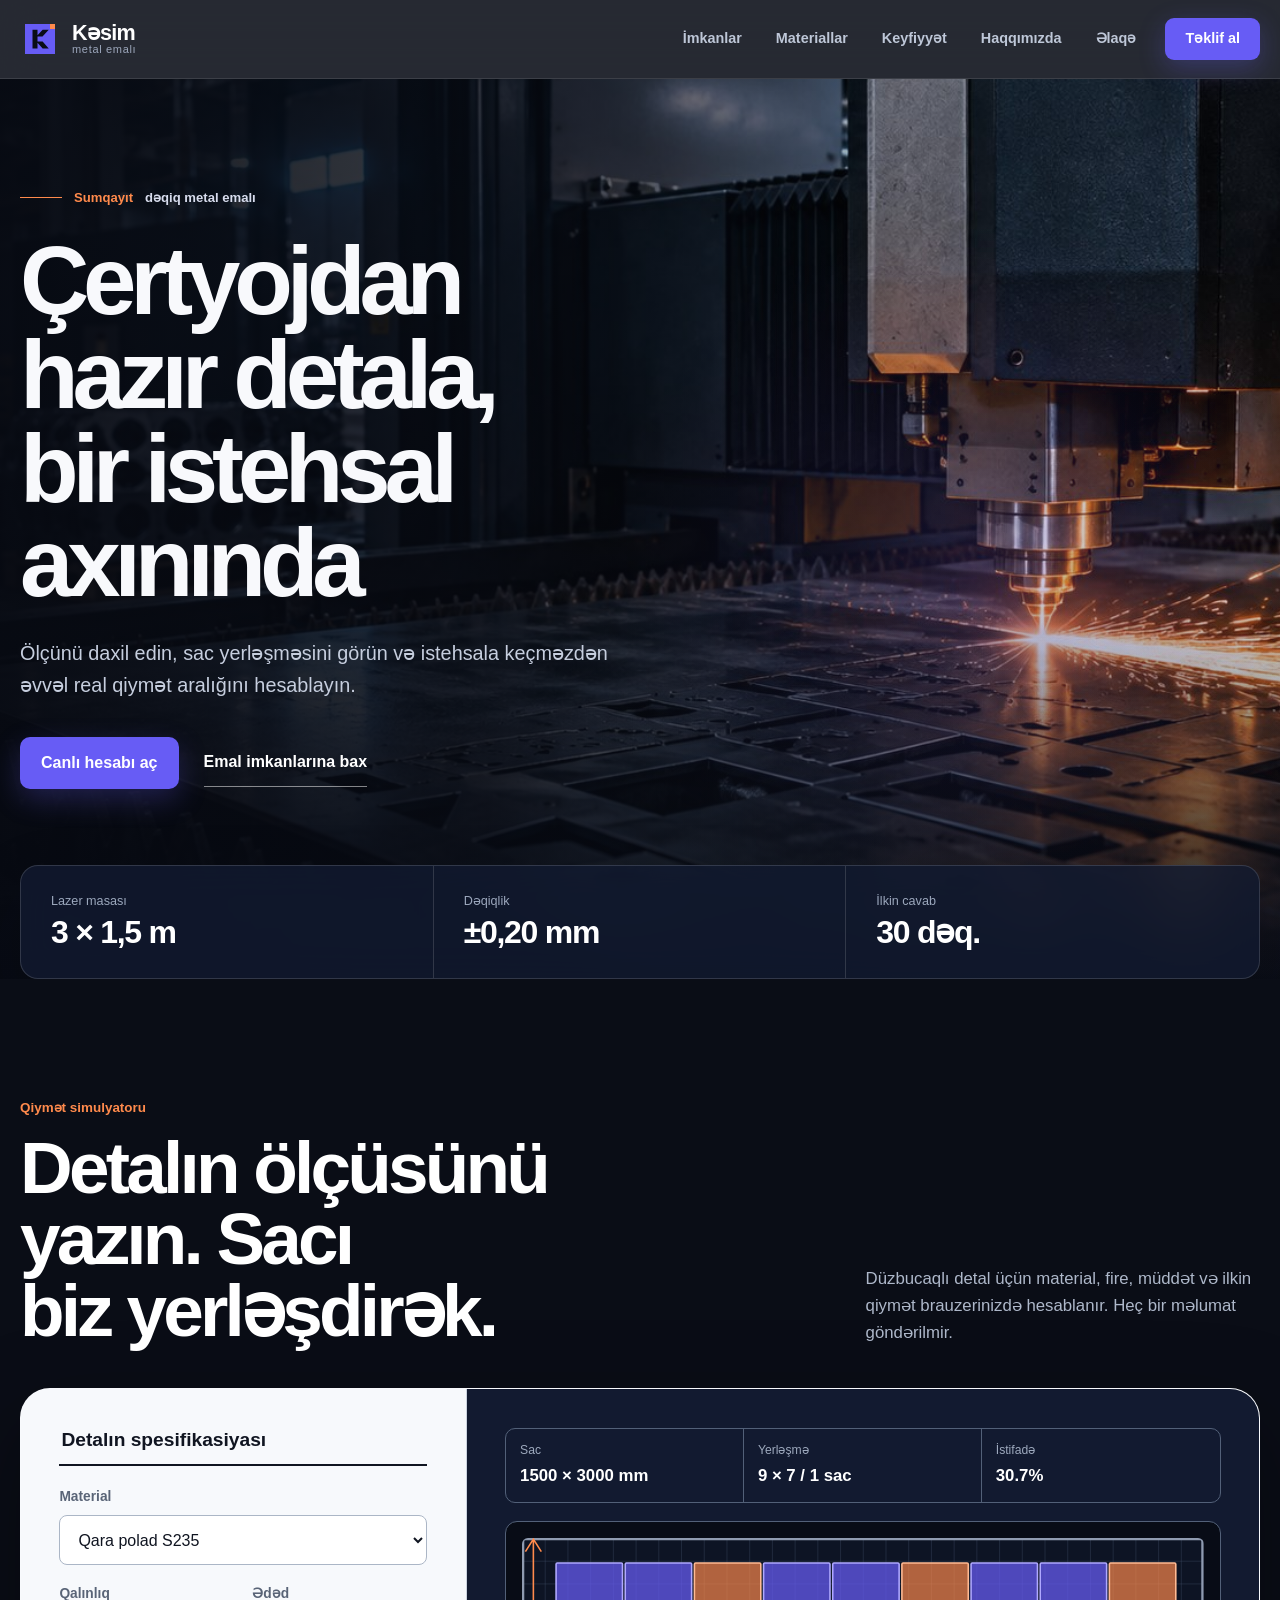
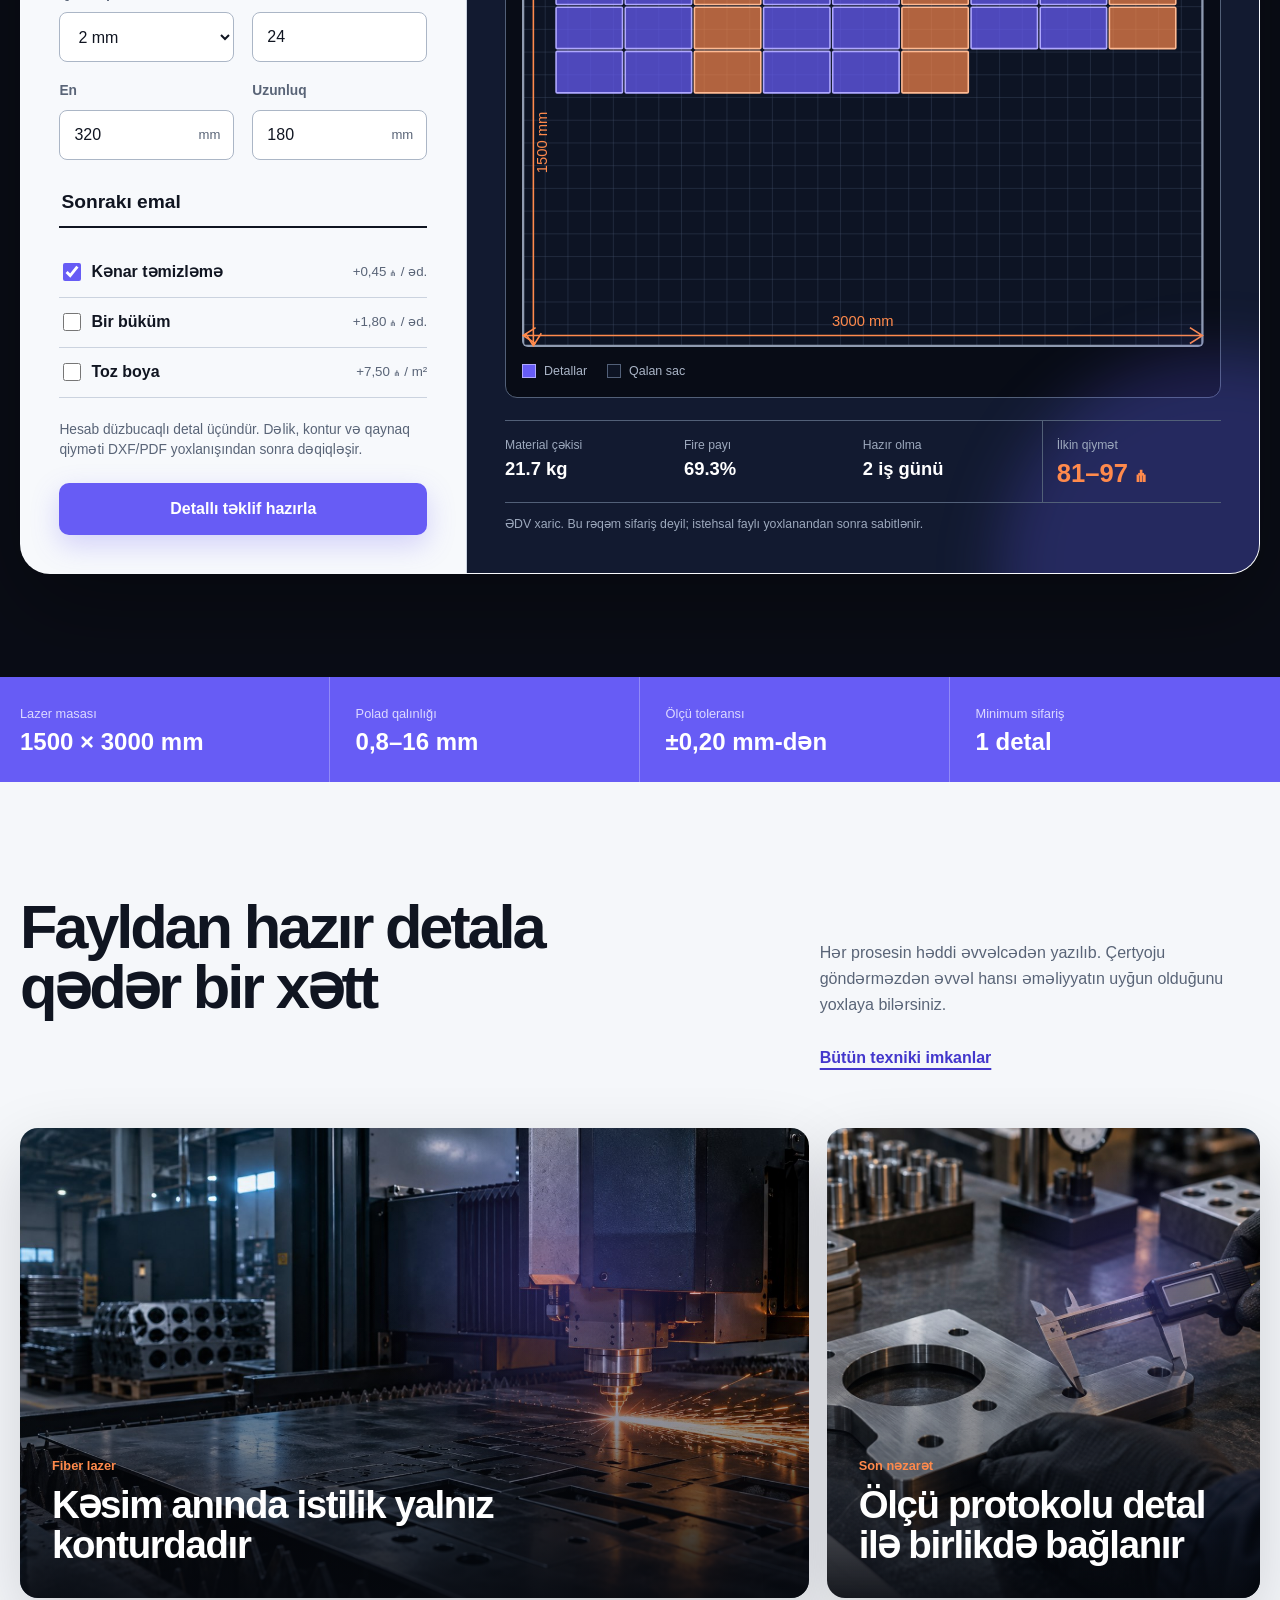
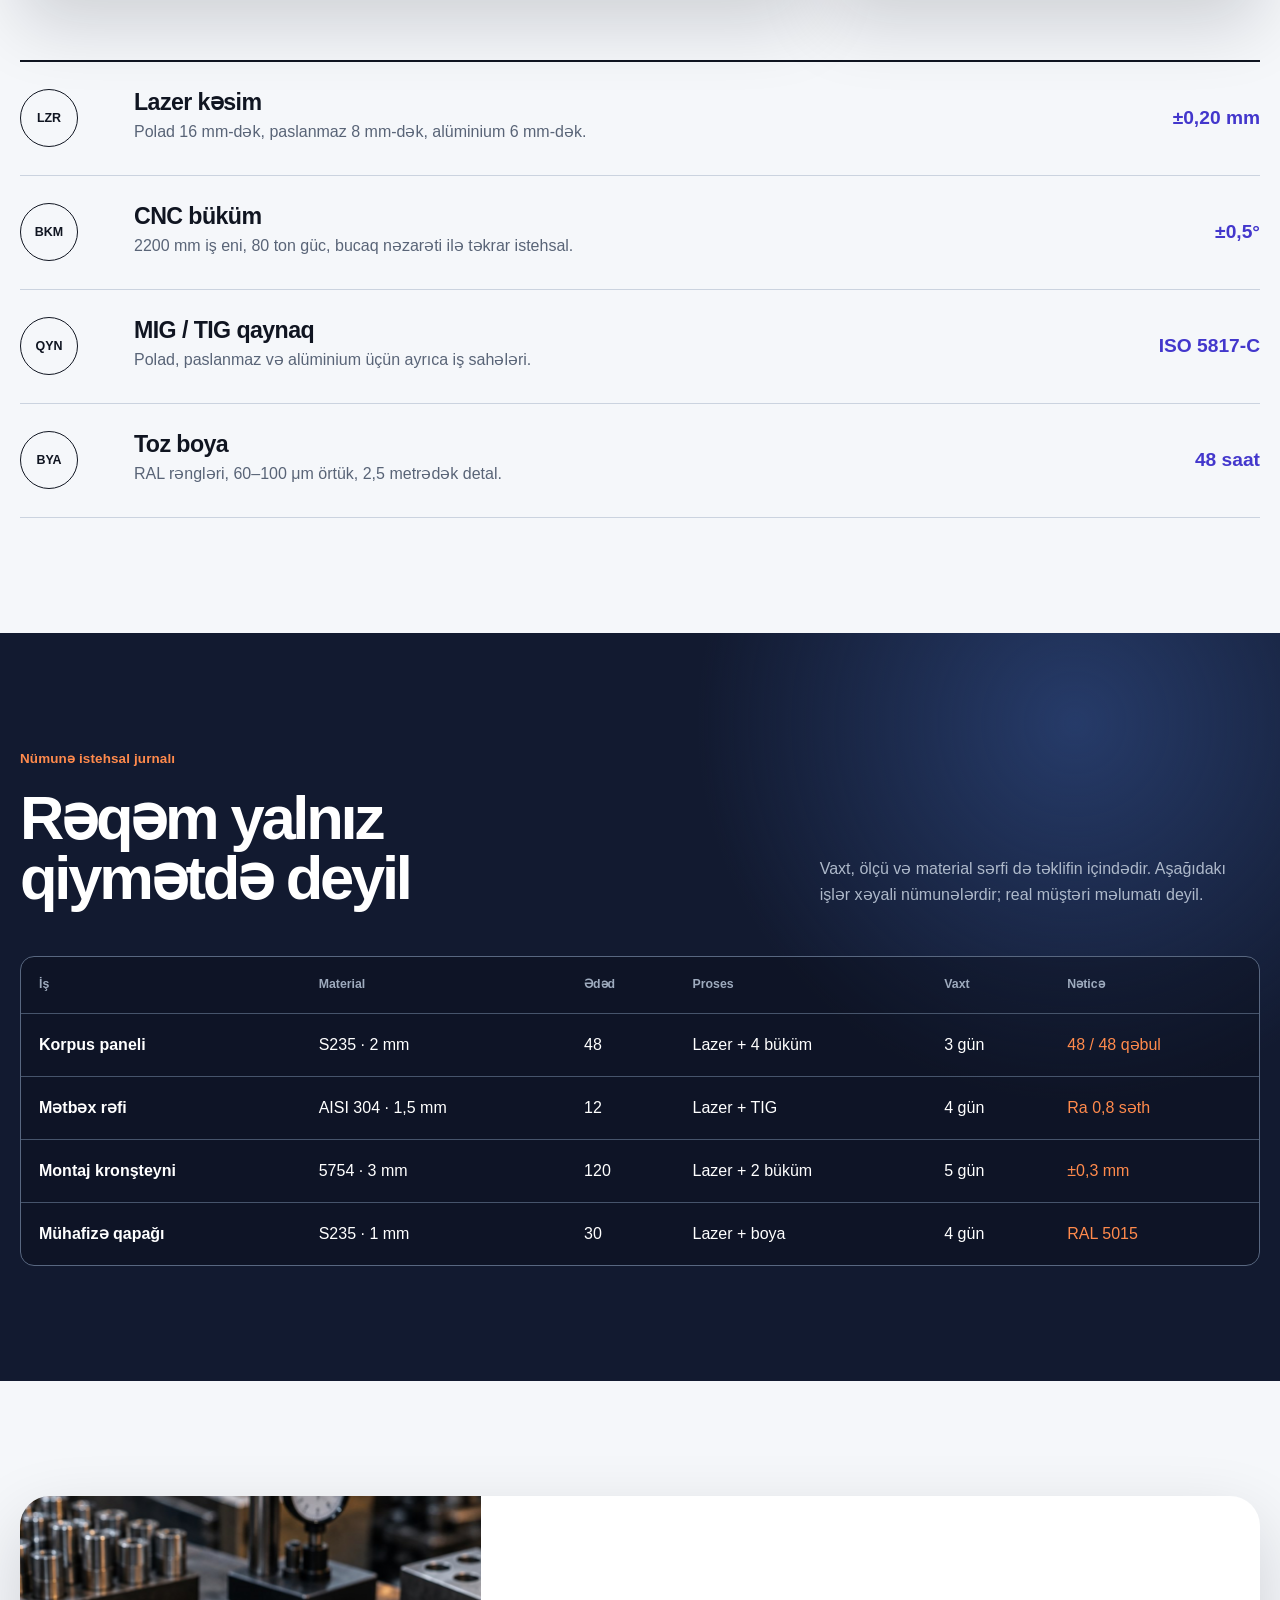
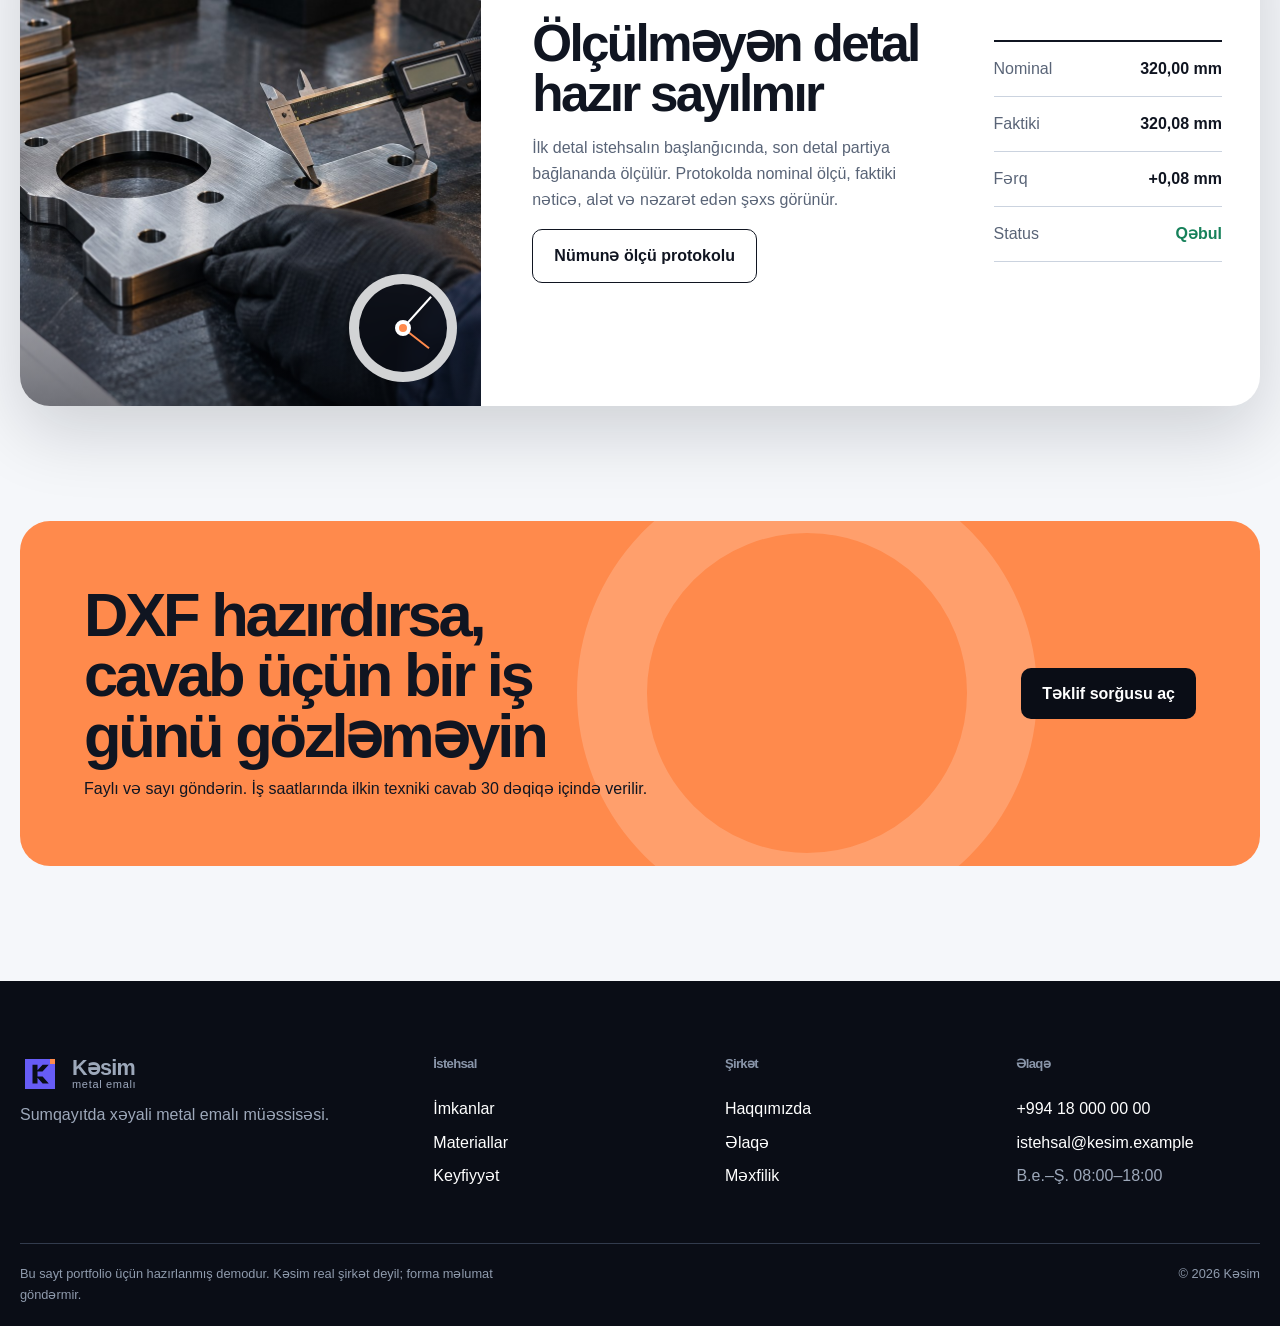
==== commit 0fe8c461: "feat: rebuild the site around a photo-led production system" ====
--- a/index.html
+++ b/index.html
@@ -13,8 +13,8 @@
   <meta property="og:description" content="Detalın ölçüsünü və sayını yazın; material, fire, müddət və ilkin qiymət ekranda hesablansın.">
   <meta property="og:url" content="https://kulieff21.github.io/manufacturing-site-demo/">
   <meta property="og:site_name" content="Kəsim">
-  <meta name="theme-color" content="#155eef">
-  <link rel="icon" type="image/svg+xml" href="data:image/svg+xml,%3Csvg xmlns='http://www.w3.org/2000/svg' viewBox='0 0 64 64'%3E%3Crect width='64' height='64' rx='8' fill='%23155eef'/%3E%3Cpath d='M14 13v38M14 32h13l18-19M27 32l19 19' fill='none' stroke='white' stroke-width='7' stroke-linecap='square'/%3E%3C/svg%3E">
+  <meta name="theme-color" content="#0a0d16">
+  <link rel="icon" type="image/svg+xml" href="assets/img/favicon.svg">
   <link rel="stylesheet" href="assets/css/style.css">
   <script type="application/ld+json">
   {
@@ -51,8 +51,8 @@
   <header class="site-header">
     <div class="header-inner">
       <a class="brand" href="index.html" aria-label="Kəsim ana səhifə">
-        <svg class="brand-mark" viewBox="0 0 40 40" aria-hidden="true"><path d="M8 5v30M8 20h8L31 5M16 20l15 15"/></svg>
-        <span>Kəsim</span>
+        <img class="brand-mark" src="assets/img/brand-mark.svg" alt="" aria-hidden="true" width="40" height="40">
+        <span class="brand-copy"><strong>Kəsim</strong><small>metal emalı</small></span>
       </a>
       <button class="menu-toggle" type="button" aria-expanded="false" aria-controls="main-nav">
         <span class="sr-only">Menyunu aç</span><span></span><span></span>
@@ -70,12 +70,29 @@
 
   <main id="main">
     <section class="workbench" aria-labelledby="page-title">
-      <div class="workbench-head">
-        <div>
-          <p class="job-code">İlkin hesab / AZ-2609</p>
-          <h1 id="page-title">Çertyoj göndərməzdən əvvəl rəqəmi görün</h1>
-        </div>
-        <p class="workbench-intro">Düzbucaqlı detal üçün ölçünü, materialı və sayı daxil edin. Sistem sac istifadəsini, fire payını, istehsal müddətini və ilkin qiymət aralığını hesablayır.</p>
+      <div class="hero-stage">
+        <div class="hero-media" aria-hidden="true">
+          <img src="assets/img/laser-floor-v1.jpg" alt="" aria-hidden="true" width="1942" height="817" fetchpriority="high">
+        </div>
+        <div class="hero-copy">
+          <p class="hero-label"><span>Sumqayıt</span> dəqiq metal emalı</p>
+          <h1 id="page-title">Çertyojdan hazır detala, bir istehsal axınında</h1>
+          <p>Ölçünü daxil edin, sac yerləşməsini görün və istehsala keçməzdən əvvəl real qiymət aralığını hesablayın.</p>
+          <div class="hero-actions">
+            <a class="primary-button magnetic" href="#canli-hesab">Canlı hesabı aç</a>
+            <a class="hero-link" href="imkanlar.html">Emal imkanlarına bax</a>
+          </div>
+        </div>
+        <dl class="hero-stats" aria-label="İstehsal göstəriciləri">
+          <div><dt>Lazer masası</dt><dd>3 × 1,5 m</dd></div>
+          <div><dt>Dəqiqlik</dt><dd>±0,20 mm</dd></div>
+          <div><dt>İlkin cavab</dt><dd>30 dəq.</dd></div>
+        </dl>
+      </div>
+
+      <div class="quote-intro" id="canli-hesab">
+        <div><span class="section-index">Qiymət simulyatoru</span><h2>Detalın ölçüsünü yazın. Sacı biz yerləşdirək.</h2></div>
+        <p>Düzbucaqlı detal üçün material, fire, müddət və ilkin qiymət brauzerinizdə hesablanır. Heç bir məlumat göndərilmir.</p>
       </div>
 
       <div class="quote-bench">
@@ -172,6 +189,16 @@
         <p>Hər prosesin həddi əvvəlcədən yazılıb. Çertyoju göndərməzdən əvvəl hansı əməliyyatın uyğun olduğunu yoxlaya bilərsiniz.</p>
         <a class="text-link" href="imkanlar.html">Bütün texniki imkanlar</a>
       </div>
+      <div class="process-gallery">
+        <a class="gallery-card gallery-card-wide tilt-card" href="lazer-kesim.html">
+          <img src="assets/img/laser-floor-v1.jpg" alt="Fiber lazer başlığı polad sacı kəsir" width="1942" height="817" loading="lazy">
+          <span><small>Fiber lazer</small><strong>Kəsim anında istilik yalnız konturdadır</strong></span>
+        </a>
+        <a class="gallery-card tilt-card" href="keyfiyyet.html">
+          <img src="assets/img/quality-control-v1.jpg" alt="Metal detal ştangen-pərgarla ölçülür" width="1536" height="1024" loading="lazy">
+          <span><small>Son nəzarət</small><strong>Ölçü protokolu detal ilə birlikdə bağlanır</strong></span>
+        </a>
+      </div>
       <div class="process-list">
         <article>
           <span class="process-code">LZR</span>
@@ -219,7 +246,7 @@
 
     <section class="section quality" aria-labelledby="quality-title">
       <div class="quality-card">
-        <div class="gauge" aria-hidden="true"><span></span><span></span><span></span><span></span><i></i></div>
+        <div class="quality-photo"><img src="assets/img/quality-control-v1.jpg" alt="Texnik hazır metal detalın dəliyini ştangen-pərgarla ölçür" width="1536" height="1024" loading="lazy"><div class="gauge" aria-hidden="true"><span></span><span></span><span></span><span></span><i></i></div></div>
         <div>
           <h2 id="quality-title">Ölçülməyən detal hazır sayılmır</h2>
           <p>İlk detal istehsalın başlanğıcında, son detal partiya bağlananda ölçülür. Protokolda nominal ölçü, faktiki nəticə, alət və nəzarət edən şəxs görünür.</p>
@@ -245,7 +272,7 @@
 
   <footer class="site-footer">
     <div class="footer-main">
-      <div><a class="brand brand-footer" href="index.html"><svg class="brand-mark" viewBox="0 0 40 40" aria-hidden="true"><path d="M8 5v30M8 20h8L31 5M16 20l15 15"/></svg><span>Kəsim</span></a><p>Sumqayıtda xəyali metal emalı müəssisəsi.</p></div>
+      <div><a class="brand brand-footer" href="index.html"><img class="brand-mark" src="assets/img/brand-mark.svg" alt="" aria-hidden="true" width="40" height="40"><span class="brand-copy"><strong>Kəsim</strong><small>metal emalı</small></span></a><p>Sumqayıtda xəyali metal emalı müəssisəsi.</p></div>
       <div><h2>İstehsal</h2><a href="imkanlar.html">İmkanlar</a><a href="materiallar.html">Materiallar</a><a href="keyfiyyet.html">Keyfiyyət</a></div>
       <div><h2>Şirkət</h2><a href="haqqimizda.html">Haqqımızda</a><a href="elaqe.html">Əlaqə</a><a href="mexfilik.html">Məxfilik</a></div>
       <div><h2>Əlaqə</h2><a href="tel:+994180000000">+994 18 000 00 00</a><a href="mailto:istehsal@kesim.example">istehsal@kesim.example</a><span>B.e.–Ş. 08:00–18:00</span></div>
--- a/assets/css/style.css
+++ b/assets/css/style.css
@@ -1,357 +1,409 @@
 :root {
   color-scheme: light;
-  --paper: #eef2f5;
-  --surface: #ffffff;
-  --ink: #17212b;
-  --muted: #54616d;
-  --line: #c8d1d9;
-  --line-strong: #8d99a5;
-  --blue: #155eef;
-  --blue-dark: #0b347c;
-  --blue-soft: #dbe7ff;
-  --oxide: #b9382b;
-  --yellow: #f4c84a;
-  --graphite: #202b36;
-  --steel: #dfe6eb;
-  --success: #126b43;
-  --radius: 6px;
-  --shadow: 0 18px 42px rgba(23, 33, 43, 0.12);
-  --heading: Bahnschrift, "DIN Alternate", "Arial Narrow", sans-serif;
-  --body: "Segoe UI", Arial, sans-serif;
-}
-
+  --night: #0a0d16; --navy: #121a30; --navy-soft: #1b2946;
+  --alloy: #e7edf4; --mist: #f5f7fa; --surface: #fff;
+  --ink: #101521; --muted: #596477; --line: #cbd3df;
+  --violet: #675cf5; --violet-dark: #4337cc; --violet-soft: #e5e3ff;
+  --spark: #ff8a4c; --spark-soft: #ffe1cf; --success: #16815a;
+  --display: Bahnschrift, "Arial Narrow", "Aptos Narrow", sans-serif;
+  --body: "Segoe UI Variable", "Segoe UI", Arial, sans-serif;
+  --radius-sm: 8px; --radius: 18px; --radius-lg: 30px;
+  --shadow: 0 26px 70px rgba(7, 12, 25, .16);
+}
 * { box-sizing: border-box; }
-html { scroll-behavior: smooth; }
-body { margin: 0; background: var(--paper); color: var(--ink); font: 400 1rem/1.6 var(--body); }
-button, input, select { font: inherit; }
+html { scroll-behavior: smooth; background: var(--night); }
+body { margin: 0; overflow-x: hidden; background: var(--mist); color: var(--ink); font: 400 1rem/1.62 var(--body); }
+button, input, select, textarea { font: inherit; }
 a { color: inherit; }
 img, svg { display: block; max-width: 100%; }
 h1, h2, h3, p, dl { margin-top: 0; }
-h1, h2, h3 { font-family: var(--heading); font-stretch: condensed; line-height: 1.02; }
-h1 { max-width: 13ch; margin-bottom: 0; font-size: clamp(2.9rem, 6.5vw, 6.4rem); letter-spacing: -0.055em; }
-h2 { margin-bottom: 1rem; font-size: clamp(2rem, 4vw, 3.7rem); letter-spacing: -0.04em; }
-h3 { margin-bottom: .4rem; font-size: 1.35rem; letter-spacing: -.02em; }
+h1, h2, h3 { font-family: var(--display); font-stretch: condensed; line-height: .98; text-wrap: balance; }
+h1 { margin-bottom: 0; font-size: clamp(3.5rem, 7.5vw, 8rem); letter-spacing: -.065em; }
+h2 { margin-bottom: 1rem; font-size: clamp(2.35rem, 4.8vw, 5rem); letter-spacing: -.052em; }
+h3 { margin-bottom: .45rem; font-size: 1.45rem; letter-spacing: -.025em; }
 p { max-width: 68ch; }
-
-.skip-link { position: fixed; z-index: 100; top: 8px; left: 8px; padding: 10px 14px; transform: translateY(-150%); background: var(--ink); color: white; }
+.skip-link { position: fixed; z-index: 100; top: 8px; left: 8px; padding: 10px 14px; transform: translateY(-160%); background: var(--spark); color: var(--night); border-radius: 6px; font-weight: 700; }
 .skip-link:focus { transform: translateY(0); }
 .sr-only { position: absolute; width: 1px; height: 1px; padding: 0; overflow: hidden; clip: rect(0, 0, 0, 0); white-space: nowrap; border: 0; }
-:focus-visible { outline: 3px solid var(--yellow); outline-offset: 3px; }
-
-.site-header { position: relative; z-index: 20; border-bottom: 1px solid var(--line); background: rgba(255, 255, 255, .94); }
-.header-inner { width: min(1480px, calc(100% - 40px)); min-height: 76px; margin: 0 auto; display: flex; align-items: center; justify-content: space-between; gap: 32px; }
-.brand { min-height: 44px; display: inline-flex; align-items: center; gap: 10px; color: var(--ink); text-decoration: none; font: 700 1.45rem/1 var(--heading); letter-spacing: -.025em; }
-.brand-mark { width: 34px; height: 34px; padding: 5px; background: var(--blue); color: white; border-radius: 4px; fill: none; stroke: currentColor; stroke-width: 3; stroke-linecap: square; }
-.main-nav { display: flex; align-items: center; gap: 28px; }
-.main-nav a { min-height: 44px; display: inline-flex; align-items: center; color: #34414d; text-decoration: none; font-weight: 650; }
-.main-nav a:hover { color: var(--blue); }
-.main-nav .nav-cta { padding: 0 18px; background: var(--ink); color: white; border-radius: 4px; }
-.main-nav .nav-cta:hover { background: var(--blue-dark); color: white; }
-.menu-toggle { display: none; width: 48px; height: 44px; border: 1px solid var(--line); background: white; border-radius: 4px; }
-.menu-toggle span:not(.sr-only) { display: block; width: 20px; height: 2px; margin: 5px auto; background: var(--ink); }
-
-.workbench { padding: clamp(44px, 7vw, 96px) max(20px, calc((100% - 1480px) / 2)); background-color: var(--paper); background-image: linear-gradient(rgba(38, 58, 77, .06) 1px, transparent 1px), linear-gradient(90deg, rgba(38, 58, 77, .06) 1px, transparent 1px); background-size: 32px 32px; }
-.workbench-head { margin-bottom: 44px; display: grid; grid-template-columns: minmax(0, 1.35fr) minmax(300px, .65fr); gap: clamp(32px, 7vw, 120px); align-items: end; }
-.workbench-intro { margin: 0 0 .4rem; font-size: clamp(1rem, 1.4vw, 1.2rem); color: var(--muted); }
-.job-code { margin-bottom: 14px; color: var(--oxide); font: 700 .88rem/1.3 var(--body); letter-spacing: .03em; }
-.quote-bench { display: grid; grid-template-columns: minmax(360px, .76fr) minmax(500px, 1.24fr); background: var(--surface); border: 1px solid var(--line-strong); box-shadow: var(--shadow); }
-.quote-form { padding: clamp(24px, 3vw, 42px); border-right: 1px solid var(--line-strong); }
+:focus-visible { outline: 3px solid var(--spark); outline-offset: 4px; }
+
+.site-header { position: sticky; z-index: 50; top: 0; background: rgba(10, 13, 22, .88); border-bottom: 1px solid rgba(255,255,255,.1); backdrop-filter: blur(18px); }
+.header-inner { width: min(1480px, calc(100% - 40px)); min-height: 78px; margin: 0 auto; display: flex; align-items: center; justify-content: space-between; gap: 36px; }
+.brand { min-height: 46px; display: inline-flex; align-items: center; gap: 12px; color: white; text-decoration: none; }
+.brand-mark { width: 40px; height: 40px; flex: 0 0 auto; transition: transform .35s cubic-bezier(.2,.8,.2,1); }
+.brand:hover .brand-mark { transform: rotate(-5deg) scale(1.06); }
+.brand-copy { display: grid; gap: 2px; }
+.brand-copy strong { font: 750 1.35rem/.9 var(--display); letter-spacing: -.035em; }
+.brand-copy small { color: #9ca7bc; font-size: .69rem; line-height: 1; letter-spacing: .06em; }
+.main-nav { display: flex; align-items: center; gap: 8px; }
+.main-nav a { min-height: 42px; padding: 0 13px; display: inline-flex; align-items: center; position: relative; color: #bec7d8; text-decoration: none; font-size: .9rem; font-weight: 650; border-radius: 9px; transition: color .2s ease, background .2s ease, transform .2s ease; }
+.main-nav a::after { content: ""; position: absolute; right: 12px; bottom: 7px; left: 12px; height: 1px; background: var(--spark); transform: scaleX(0); transform-origin: left; transition: transform .25s ease; }
+.main-nav a:hover, .main-nav a[aria-current="page"] { color: white; background: rgba(255,255,255,.07); }
+.main-nav a:hover::after, .main-nav a[aria-current="page"]::after { transform: scaleX(1); }
+.main-nav .nav-cta { margin-left: 8px; padding: 0 20px; overflow: hidden; background: var(--violet); color: white; box-shadow: 0 8px 26px rgba(103,92,245,.28); }
+.main-nav .nav-cta::after { display: none; }
+.main-nav .nav-cta:hover { background: #786eff; transform: translateY(-2px); }
+.menu-toggle { display: none; width: 46px; height: 42px; padding: 0; border: 1px solid rgba(255,255,255,.18); background: rgba(255,255,255,.06); border-radius: 10px; }
+.menu-toggle span:not(.sr-only) { display: block; width: 19px; height: 2px; margin: 5px auto; background: white; }
+
+.workbench { padding-bottom: clamp(70px, 8vw, 120px); background: var(--night); color: white; }
+.hero-stage { position: relative; min-height: min(780px, calc(100vh - 78px)); display: grid; align-items: end; overflow: hidden; isolation: isolate; }
+.hero-media { position: absolute; z-index: -2; inset: 0; }
+.hero-media::after { content: ""; position: absolute; inset: 0; background: linear-gradient(90deg, rgba(7,10,18,.97) 0%, rgba(7,10,18,.78) 38%, rgba(7,10,18,.12) 76%), linear-gradient(0deg, var(--night) 0%, transparent 42%), radial-gradient(circle at 76% 58%, rgba(103,92,245,.22), transparent 34%); }
+.hero-media img { width: 100%; height: 100%; object-fit: cover; object-position: center; transform: scale(1.035); }
+.hero-copy { width: min(1480px, calc(100% - 40px)); margin: 0 auto; padding: clamp(90px, 12vh, 150px) 0 190px; }
+.hero-copy h1 { max-width: 9ch; color: #f8f9fc; }
+.hero-copy > p:not(.hero-label) { max-width: 610px; margin: 26px 0 0; color: #c6cede; font-size: clamp(1.05rem, 1.55vw, 1.3rem); }
+.hero-label { margin-bottom: 26px; display: flex; align-items: center; gap: 12px; color: #d7dced; font-size: .82rem; font-weight: 700; }
+.hero-label::before { content: ""; width: 42px; height: 1px; background: var(--spark); }
+.hero-label span { color: var(--spark); }
+.hero-actions { margin-top: 36px; display: flex; align-items: center; gap: 25px; flex-wrap: wrap; }
+.hero-link { min-height: 48px; display: inline-flex; align-items: center; border-bottom: 1px solid rgba(255,255,255,.5); color: white; text-decoration: none; font-weight: 700; }
+.hero-link:hover { border-color: var(--spark); color: var(--spark-soft); }
+.hero-stats { width: min(1480px, calc(100% - 40px)); margin: -120px auto 0; padding: 0; display: grid; grid-template-columns: repeat(3, 1fr); position: relative; z-index: 2; background: rgba(18,26,48,.82); border: 1px solid rgba(255,255,255,.14); border-radius: var(--radius); backdrop-filter: blur(18px); box-shadow: var(--shadow); }
+.hero-stats div { min-height: 112px; padding: 25px 30px; border-right: 1px solid rgba(255,255,255,.14); }
+.hero-stats div:last-child { border: 0; }
+.hero-stats dt { color: #9ca8bd; font-size: .79rem; }
+.hero-stats dd { margin: 5px 0 0; font: 720 clamp(1.45rem, 2.5vw, 2.15rem)/1 var(--display); letter-spacing: -.04em; }
+.quote-intro { width: min(1480px, calc(100% - 40px)); margin: clamp(90px, 9vw, 140px) auto 42px; display: grid; grid-template-columns: 1.15fr .6fr; gap: clamp(30px, 7vw, 100px); align-items: end; }
+.quote-intro h2 { max-width: 14ch; margin: 12px 0 0; font-size: clamp(2.8rem, 5.7vw, 5.8rem); }
+.quote-intro p { margin: 0; color: #aeb8ca; font-size: 1.05rem; }
+.section-index { color: var(--spark); font-size: .84rem; font-weight: 700; }
+.quote-bench { width: min(1480px, calc(100% - 40px)); margin: 0 auto; display: grid; grid-template-columns: minmax(350px, .72fr) minmax(520px, 1.28fr); overflow: hidden; background: #f7f9fc; color: var(--ink); border: 1px solid rgba(255,255,255,.16); border-radius: var(--radius-lg); box-shadow: 0 32px 90px rgba(0,0,0,.34); }
+.quote-form { padding: clamp(26px, 3vw, 44px); border-right: 1px solid var(--line); }
 fieldset { margin: 0; padding: 0; border: 0; }
-legend { width: 100%; margin-bottom: 20px; padding-bottom: 12px; border-bottom: 2px solid var(--ink); font: 700 1.15rem/1.2 var(--heading); }
+legend { width: 100%; margin-bottom: 20px; padding-bottom: 13px; border-bottom: 2px solid var(--ink); font: 720 1.2rem/1.2 var(--display); }
 .quote-form > fieldset:first-child { display: grid; grid-template-columns: 1fr 1fr; gap: 18px; }
 .quote-form > fieldset:first-child legend { grid-column: 1 / -1; }
 .field { min-width: 0; }
 .field.span-2 { grid-column: span 2; }
-.field label { display: block; margin-bottom: 7px; color: var(--muted); font-size: .9rem; font-weight: 650; }
-.field input, .field select { width: 100%; min-height: 48px; padding: 10px 13px; border: 1px solid var(--line-strong); border-radius: 3px; background: white; color: var(--ink); }
-.field input:focus, .field select:focus { border-color: var(--blue); outline: 3px solid rgba(21, 94, 239, .18); }
+.field label, .form-grid label { display: block; margin-bottom: 7px; color: var(--muted); font-size: .86rem; font-weight: 680; }
+.field input, .field select, .form-grid input, .form-grid select, .form-grid textarea { width: 100%; min-height: 50px; padding: 10px 14px; border: 1px solid #abb6c6; border-radius: var(--radius-sm); background: white; color: var(--ink); }
+.field input:focus, .field select:focus, .form-grid input:focus, .form-grid select:focus, .form-grid textarea:focus { border-color: var(--violet); outline: 3px solid rgba(103,92,245,.17); }
 .input-unit { position: relative; }
-.input-unit input { padding-right: 48px; }
-.input-unit span { position: absolute; right: 13px; top: 50%; transform: translateY(-50%); color: var(--muted); font-size: .85rem; }
+.input-unit input { padding-right: 50px; }
+.input-unit span { position: absolute; top: 50%; right: 14px; transform: translateY(-50%); color: var(--muted); font-size: .82rem; }
 .operations { margin-top: 30px; }
-.operations label { min-height: 48px; padding: 10px 0; display: grid; grid-template-columns: 22px 1fr auto; gap: 10px; align-items: center; border-bottom: 1px solid var(--line); cursor: pointer; }
-.operations input { width: 18px; height: 18px; accent-color: var(--blue); }
-.operations span { font-weight: 650; }
+.operations label { min-height: 50px; padding: 10px 0; display: grid; grid-template-columns: 22px 1fr auto; gap: 10px; align-items: center; border-bottom: 1px solid var(--line); cursor: pointer; }
+.operations label:hover span { color: var(--violet-dark); }
+.operations input { width: 18px; height: 18px; accent-color: var(--violet); }
+.operations span { font-weight: 680; }
 .operations small { color: var(--muted); }
-.form-note { margin: 22px 0; color: var(--muted); font-size: .88rem; line-height: 1.5; }
-.primary-button, .secondary-button { min-height: 48px; padding: 12px 19px; display: inline-flex; align-items: center; justify-content: center; border: 0; border-radius: 4px; text-decoration: none; font-weight: 750; cursor: pointer; }
-.primary-button { background: var(--blue); color: white; }
-.primary-button:hover { background: var(--blue-dark); }
+.form-note { margin: 22px 0; color: var(--muted); font-size: .86rem; line-height: 1.5; }
+.primary-button, .secondary-button { min-height: 50px; padding: 13px 21px; display: inline-flex; align-items: center; justify-content: center; position: relative; overflow: hidden; border: 0; border-radius: 10px; text-decoration: none; font-weight: 750; cursor: pointer; transition: transform .25s cubic-bezier(.2,.8,.2,1), box-shadow .25s ease, background .2s ease, color .2s ease; }
+.primary-button { background: var(--violet); color: white; box-shadow: 0 10px 28px rgba(103,92,245,.26); }
+.primary-button::after { content: ""; position: absolute; top: -100%; bottom: -100%; left: -35%; width: 24%; transform: rotate(18deg); background: linear-gradient(90deg, transparent, rgba(255,255,255,.5), transparent); transition: left .55s ease; }
+.primary-button:hover { background: #776cff; transform: translateY(-3px); box-shadow: 0 16px 34px rgba(103,92,245,.38); }
+.primary-button:hover::after { left: 115%; }
 .secondary-button { border: 1px solid var(--ink); background: transparent; color: var(--ink); }
-.secondary-button:hover { background: var(--ink); color: white; }
+.secondary-button:hover { background: var(--ink); color: white; transform: translateY(-2px); }
 .quote-form .primary-button { width: 100%; }
-
-.sheet-panel { min-width: 0; padding: clamp(24px, 3vw, 42px); background: var(--graphite); color: white; }
-.sheet-meta { margin-bottom: 18px; display: grid; grid-template-columns: repeat(3, 1fr); border: 1px solid #62707d; }
-.sheet-meta div { padding: 12px 14px; border-right: 1px solid #62707d; }
-.sheet-meta div:last-child { border-right: 0; }
+.sheet-panel { min-width: 0; padding: clamp(26px, 3vw, 44px); position: relative; overflow: hidden; background: var(--navy); color: white; }
+.sheet-panel::before { content: ""; position: absolute; width: 440px; height: 440px; right: -180px; bottom: -220px; border-radius: 50%; background: rgba(103,92,245,.24); filter: blur(30px); pointer-events: none; }
+.sheet-meta { margin-bottom: 18px; display: grid; grid-template-columns: repeat(3, 1fr); border: 1px solid #526078; border-radius: 10px; overflow: hidden; }
+.sheet-meta div { padding: 12px 14px; border-right: 1px solid #526078; }
+.sheet-meta div:last-child { border: 0; }
 .sheet-meta span, .sheet-meta strong { display: block; }
-.sheet-meta span { color: #aebbc7; font-size: .78rem; }
-.sheet-meta strong { margin-top: 2px; font-family: var(--heading); font-size: 1.05rem; }
-.sheet-wrap { padding: 16px; background: #121a22; border: 1px solid #62707d; }
-.sheet-map { width: 100%; color: #53616d; background: #1a242e; }
-.sheet-grid { stroke: #9aa6b2; stroke-width: 2; }
-.part { fill: rgba(21, 94, 239, .66); stroke: #79a6ff; stroke-width: 1.4; }
-.part:nth-child(3n) { fill: rgba(38, 113, 255, .78); }
-.dimension-line { fill: none; stroke: var(--yellow); stroke-width: 1.4; }
-.dimension-text { fill: var(--yellow); font: 13px var(--body); }
+.sheet-meta span { color: #9da9bd; font-size: .76rem; }
+.sheet-meta strong { margin-top: 2px; font-family: var(--display); font-size: 1.05rem; }
+.sheet-wrap { padding: 16px; background: #080c16; border: 1px solid #526078; border-radius: 12px; }
+.sheet-map { width: 100%; color: #43506a; background: #0d1424; border-radius: 6px; }
+.sheet-grid { stroke: #8f9bb0; stroke-width: 2; }
+.part { fill: rgba(103,92,245,.72); stroke: #afa8ff; stroke-width: 1.4; }
+.part:nth-child(3n) { fill: rgba(255,138,76,.68); stroke: #ffba93; }
+.dimension-line { fill: none; stroke: var(--spark); stroke-width: 1.4; }
+.dimension-text { fill: var(--spark); font: 13px var(--body); }
 .dimension-text-v { transform: rotate(-90deg); transform-origin: 22px 180px; }
-.diagram-caption { margin: 14px 0 0; display: flex; align-items: center; gap: 8px; color: #b8c4ce; font-size: .8rem; }
+.diagram-caption { margin: 14px 0 0; display: flex; align-items: center; gap: 8px; color: #aab5c7; font-size: .78rem; }
 .legend-used, .legend-offcut { width: 14px; height: 14px; display: inline-block; }
-.legend-used { background: var(--blue); border: 1px solid #79a6ff; }
-.legend-offcut { margin-left: 12px; background: #1a242e; border: 1px solid #62707d; }
-.quote-result { margin: 22px 0 0; display: grid; grid-template-columns: repeat(4, 1fr); border-top: 1px solid #62707d; border-bottom: 1px solid #62707d; }
+.legend-used { background: var(--violet); border: 1px solid #afa8ff; }
+.legend-offcut { margin-left: 12px; background: #0d1424; border: 1px solid #526078; }
+.quote-result { margin: 22px 0 0; display: grid; grid-template-columns: repeat(4, 1fr); position: relative; border-top: 1px solid #526078; border-bottom: 1px solid #526078; }
 .quote-result div { padding: 15px 12px 13px 0; }
-.quote-result dt { color: #aebbc7; font-size: .78rem; }
-.quote-result dd { margin: 3px 0 0; font: 700 1.12rem/1.2 var(--heading); }
-.quote-result .result-price { padding-left: 14px; border-left: 1px solid #62707d; }
-.result-price dd { color: var(--yellow); font-size: clamp(1.25rem, 2vw, 1.8rem); }
-.result-disclaimer { margin: 12px 0 0; color: #aebbc7; font-size: .78rem; }
-.noscript-note { margin: 18px 0 0; padding: 14px 16px; background: var(--yellow); color: var(--ink); }
-
-.proof-strip { padding: 0 max(20px, calc((100% - 1480px) / 2)); background: var(--blue); color: white; }
+.quote-result dt { color: #9da9bd; font-size: .76rem; }
+.quote-result dd { margin: 3px 0 0; font: 720 1.15rem/1.2 var(--display); }
+.quote-result .result-price { padding-left: 14px; border-left: 1px solid #526078; }
+.result-price dd { color: var(--spark); font-size: clamp(1.3rem, 2vw, 1.9rem); }
+.result-disclaimer { margin: 12px 0 0; color: #9da9bd; font-size: .77rem; }
+.noscript-note { margin: 18px auto 0; padding: 14px 16px; width: min(1480px, calc(100% - 40px)); background: var(--spark); color: var(--night); }
+
+.proof-strip { padding: 0 max(20px, calc((100% - 1480px) / 2)); background: var(--violet); color: white; }
 .proof-strip dl { margin: 0; display: grid; grid-template-columns: repeat(4, 1fr); }
-.proof-strip div { padding: 24px clamp(16px, 2vw, 32px); border-right: 1px solid rgba(255,255,255,.35); }
+.proof-strip div { padding: 27px clamp(16px, 2vw, 32px); border-right: 1px solid rgba(255,255,255,.28); }
 .proof-strip div:first-child { padding-left: 0; }
-.proof-strip div:last-child { border-right: 0; }
-.proof-strip dt { color: #d9e6ff; font-size: .83rem; }
-.proof-strip dd { margin: 3px 0 0; font: 700 clamp(1.15rem, 2vw, 1.45rem)/1.1 var(--heading); }
-
-.section { width: min(1480px, calc(100% - 40px)); margin: 0 auto; padding: clamp(72px, 9vw, 128px) 0; }
-.section-heading { display: grid; grid-template-columns: minmax(0, 1fr) minmax(280px, .62fr); gap: 18px clamp(32px, 7vw, 120px); align-items: end; margin-bottom: 46px; }
+.proof-strip div:last-child { border: 0; }
+.proof-strip dt { color: #dcd9ff; font-size: .8rem; }
+.proof-strip dd { margin: 4px 0 0; font: 720 clamp(1.15rem, 2vw, 1.5rem)/1.1 var(--display); }
+.section { width: min(1480px, calc(100% - 40px)); margin: 0 auto; padding: clamp(80px, 9vw, 140px) 0; }
+.section-heading { display: grid; grid-template-columns: minmax(0, 1fr) minmax(280px, .62fr); gap: 18px clamp(32px, 7vw, 120px); align-items: end; margin-bottom: 48px; }
 .section-heading h2 { max-width: 16ch; margin: 0; }
 .section-heading p { margin: 0; color: var(--muted); }
-.text-link { grid-column: 2; width: max-content; min-height: 44px; display: inline-flex; align-items: center; color: var(--blue-dark); font-weight: 750; text-decoration-thickness: 2px; text-underline-offset: 4px; }
-
+.text-link { grid-column: 2; width: max-content; min-height: 44px; display: inline-flex; align-items: center; color: var(--violet-dark); font-weight: 750; text-decoration-thickness: 2px; text-underline-offset: 5px; }
+.process-gallery { margin-bottom: 62px; display: grid; grid-template-columns: 1.42fr .78fr; gap: 18px; }
+.gallery-card { min-height: 470px; position: relative; overflow: hidden; border-radius: var(--radius); color: white; text-decoration: none; box-shadow: var(--shadow); transform-style: preserve-3d; }
+.gallery-card::before { content: ""; position: absolute; z-index: 1; inset: 0; background: linear-gradient(0deg, rgba(5,8,14,.92), rgba(5,8,14,0) 68%), radial-gradient(circle at var(--x,70%) var(--y,35%), rgba(103,92,245,.35), transparent 32%); }
+.gallery-card img { width: 100%; height: 100%; position: absolute; object-fit: cover; transition: transform .7s cubic-bezier(.2,.8,.2,1), filter .4s ease; }
+.gallery-card:last-child img { object-position: 58% center; }
+.gallery-card span { max-width: 590px; padding: 32px; display: grid; gap: 8px; position: absolute; z-index: 2; right: 0; bottom: 0; left: 0; transform: translateZ(20px); }
+.gallery-card small { color: var(--spark); font-size: .8rem; font-weight: 750; }
+.gallery-card strong { font: 720 clamp(1.65rem, 3vw, 2.65rem)/1.05 var(--display); letter-spacing: -.035em; }
+.gallery-card:hover img { transform: scale(1.055); filter: saturate(1.08); }
 .process-list { border-top: 2px solid var(--ink); }
-.process-list article { min-height: 112px; padding: 22px 0; display: grid; grid-template-columns: 90px 1fr 150px; gap: 24px; align-items: center; border-bottom: 1px solid var(--line-strong); }
-.process-code { width: 58px; height: 58px; display: grid; place-items: center; border: 1px solid var(--ink); border-radius: 50%; font: 700 .78rem/1 var(--body); }
+.process-list article { min-height: 114px; padding: 22px 0; display: grid; grid-template-columns: 90px 1fr 150px; gap: 24px; align-items: center; border-bottom: 1px solid var(--line); transition: padding .3s ease, background .3s ease; }
+.process-list article:hover { padding-right: 20px; padding-left: 20px; background: white; }
+.process-code { width: 58px; height: 58px; display: grid; place-items: center; border: 1px solid var(--ink); border-radius: 50%; font: 750 .78rem/1 var(--body); transition: transform .3s ease, background .3s ease, color .3s ease; }
+.process-list article:hover .process-code { transform: rotate(-8deg); background: var(--violet); border-color: var(--violet); color: white; }
 .process-list h3 { margin: 0 0 5px; }
 .process-list p { margin: 0; color: var(--muted); }
-.process-list strong { justify-self: end; color: var(--oxide); font-family: var(--heading); font-size: 1.2rem; text-align: right; }
-
-.production { width: 100%; padding-right: max(20px, calc((100% - 1480px) / 2)); padding-left: max(20px, calc((100% - 1480px) / 2)); background: var(--graphite); }
+.process-list strong { justify-self: end; color: var(--violet-dark); font-family: var(--display); font-size: 1.2rem; text-align: right; }
+.production { width: 100%; padding-right: max(20px, calc((100% - 1480px) / 2)); padding-left: max(20px, calc((100% - 1480px) / 2)); background: radial-gradient(circle at 84% 12%, #263b69 0, transparent 30%), var(--navy); }
 .production-ledger { color: white; }
-.section-heading-light p { color: #b8c4ce; }
-.section-heading-light .job-code { color: var(--yellow); grid-column: 1 / -1; margin-bottom: 0; }
-.ledger-table-wrap { overflow-x: auto; border: 1px solid #65727f; }
+.section-heading-light p { color: #aeb9ca; }
+.section-heading-light .job-code { grid-column: 1 / -1; margin-bottom: 0; color: var(--spark); }
+.job-code { display: block; margin: 0 0 22px; color: var(--spark); font-size: .84rem; font-weight: 730; letter-spacing: .01em; }
+.ledger-table-wrap { overflow-x: auto; border: 1px solid #586780; border-radius: 14px; background: rgba(7,11,20,.34); }
 .ledger-table { width: 100%; min-width: 840px; border-collapse: collapse; }
-.ledger-table th, .ledger-table td { padding: 17px 18px; border-bottom: 1px solid #4f5d69; text-align: left; }
-.ledger-table th { color: #aebbc7; font-size: .78rem; font-weight: 650; }
-.ledger-table tbody tr:last-child td { border-bottom: 0; }
+.ledger-table th, .ledger-table td { padding: 18px; border-bottom: 1px solid #46546b; text-align: left; }
+.ledger-table th { color: #9eabbe; font-size: .77rem; }
+.ledger-table tbody tr { transition: background .2s ease; }
+.ledger-table tbody tr:hover { background: rgba(103,92,245,.15); }
+.ledger-table tbody tr:last-child td { border: 0; }
 .ledger-table td:first-child { font-weight: 700; }
-.ledger-table td:last-child { color: var(--yellow); }
-
-.quality-card { padding: clamp(28px, 5vw, 68px); display: grid; grid-template-columns: 190px 1fr minmax(260px, .6fr); gap: clamp(28px, 5vw, 72px); align-items: center; background: var(--surface); border: 1px solid var(--line-strong); }
-.quality-card h2 { font-size: clamp(2rem, 3.8vw, 3.5rem); }
+.ledger-table td:last-child { color: var(--spark); }
+.quality-card { display: grid; grid-template-columns: minmax(390px, .9fr) 1fr minmax(250px, .52fr); overflow: hidden; background: white; border-radius: var(--radius-lg); box-shadow: var(--shadow); }
+.quality-photo { min-height: 510px; position: relative; overflow: hidden; }
+.quality-photo::after { content: ""; position: absolute; inset: 0; background: linear-gradient(180deg, transparent 55%, rgba(5,8,14,.5)); }
+.quality-photo > img { width: 100%; height: 100%; object-fit: cover; }
+.quality-card > div:nth-child(2) { padding: clamp(34px, 4vw, 64px); align-self: center; }
+.quality-card h2 { font-size: clamp(2.3rem, 4vw, 4.25rem); }
 .quality-card p { color: var(--muted); }
-.gauge { position: relative; width: 170px; height: 170px; display: grid; place-items: center; border: 16px solid var(--steel); border-radius: 50%; }
-.gauge::before, .gauge::after { content: ""; position: absolute; width: 2px; height: 74px; background: var(--ink); transform-origin: 50% 100%; bottom: 50%; }
+.gauge { width: 108px; height: 108px; display: grid; place-items: center; position: absolute; z-index: 2; right: 24px; bottom: 24px; border: 10px solid rgba(255,255,255,.82); border-radius: 50%; background: rgba(10,13,22,.72); backdrop-filter: blur(8px); }
+.gauge::before, .gauge::after { content: ""; width: 2px; height: 42px; position: absolute; bottom: 50%; background: white; transform-origin: 50% 100%; }
 .gauge::before { transform: rotate(42deg); }
-.gauge::after { height: 56px; background: var(--oxide); transform: rotate(128deg); }
-.gauge i { width: 20px; height: 20px; z-index: 2; background: var(--ink); border: 5px solid white; border-radius: 50%; }
-.gauge span { position: absolute; width: 10px; height: 3px; top: 13px; background: var(--line-strong); transform-origin: 5px 72px; }
-.gauge span:nth-child(2) { transform: rotate(45deg); }
-.gauge span:nth-child(3) { transform: rotate(90deg); }
-.gauge span:nth-child(4) { transform: rotate(135deg); }
-.quality-values { margin: 0; border-top: 2px solid var(--ink); }
-.quality-values div { padding: 12px 0; display: flex; justify-content: space-between; gap: 20px; border-bottom: 1px solid var(--line); }
+.gauge::after { height: 33px; background: var(--spark); transform: rotate(128deg); }
+.gauge i { width: 16px; height: 16px; z-index: 2; background: var(--spark); border: 4px solid white; border-radius: 50%; }
+.gauge span { display: none; }
+.quality-values { margin: 48px 38px 48px 0; align-self: center; border-top: 2px solid var(--ink); }
+.quality-values div { padding: 14px 0; display: flex; justify-content: space-between; gap: 20px; border-bottom: 1px solid var(--line); }
 .quality-values dt { color: var(--muted); }
-.quality-values dd { margin: 0; font-family: var(--heading); font-weight: 700; }
+.quality-values dd { margin: 0; font-family: var(--display); font-weight: 720; }
 .quality-values .pass { color: var(--success); }
-
-.final-cta { margin-bottom: clamp(72px, 9vw, 128px); padding: clamp(30px, 5vw, 64px); display: flex; align-items: center; justify-content: space-between; gap: 32px; background: var(--yellow); border: 1px solid #a98617; }
-.final-cta h2 { max-width: 22ch; margin-bottom: 10px; font-size: clamp(2rem, 4vw, 3.8rem); }
+.final-cta { margin-bottom: clamp(80px, 9vw, 140px); padding: clamp(36px, 5vw, 70px); display: flex; align-items: center; justify-content: space-between; gap: 34px; overflow: hidden; position: relative; background: var(--spark); border-radius: var(--radius-lg); }
+.final-cta::after { content: ""; width: 320px; height: 320px; position: absolute; right: 18%; border: 70px solid rgba(255,255,255,.18); border-radius: 50%; }
+.final-cta > * { position: relative; z-index: 1; }
+.final-cta h2 { max-width: 21ch; margin-bottom: 10px; }
 .final-cta p { margin-bottom: 0; }
-.final-cta .primary-button { flex: 0 0 auto; background: var(--ink); }
-
-.site-footer { background: #121a22; color: white; }
+.final-cta .primary-button { flex: 0 0 auto; background: var(--night); box-shadow: none; }
+
+.site-footer { background: var(--night); color: white; }
 .footer-main, .footer-note { width: min(1480px, calc(100% - 40px)); margin: 0 auto; }
-.footer-main { padding: 62px 0 52px; display: grid; grid-template-columns: 1.5fr repeat(3, 1fr); gap: 48px; }
+.footer-main { padding: 70px 0 54px; display: grid; grid-template-columns: 1.5fr repeat(3, 1fr); gap: 48px; }
 .brand-footer { color: white; }
-.footer-main p, .footer-main span { color: #aebbc7; }
-.footer-main h2 { margin: 5px 0 16px; color: #8fa3b5; font: 650 .86rem/1.2 var(--body); }
+.footer-main p, .footer-main span { color: #9da8ba; }
+.footer-main h2 { margin: 5px 0 16px; color: #8995a9; font: 650 .82rem/1.2 var(--body); }
 .footer-main > div:not(:first-child) { display: flex; flex-direction: column; gap: 8px; }
 .footer-main a:not(.brand) { width: max-content; color: white; text-decoration: none; }
-.footer-main a:hover { color: var(--yellow); }
-.footer-note { min-height: 70px; padding: 18px 0; display: flex; justify-content: space-between; gap: 24px; border-top: 1px solid #44515d; color: #aebbc7; font-size: .82rem; }
+.footer-main a:hover { color: var(--spark); }
+.footer-note { min-height: 72px; padding: 20px 0; display: flex; justify-content: space-between; gap: 24px; border-top: 1px solid #323b4d; color: #8f9bad; font-size: .8rem; }
 .footer-note p { margin: 0; }
 
 /* Inner pages */
-.breadcrumb { width: min(1180px, calc(100% - 40px)); margin: 0 auto; padding-top: 24px; color: var(--muted); font-size: .86rem; }
+.breadcrumb { width: min(1260px, calc(100% - 40px)); margin: 0 auto; padding-top: 22px; color: #8f9aaf; font-size: .82rem; }
 .breadcrumb ol { margin: 0; padding: 0; display: flex; flex-wrap: wrap; gap: 8px; list-style: none; }
-.breadcrumb li + li::before { content: "/"; margin-right: 8px; color: var(--line-strong); }
+.breadcrumb li + li::before { content: "/"; margin-right: 8px; color: #606b7e; }
 .breadcrumb a { text-underline-offset: 3px; }
-.page-hero { width: min(1180px, calc(100% - 40px)); margin: 0 auto; padding: clamp(52px, 8vw, 110px) 0 clamp(42px, 6vw, 80px); display: grid; grid-template-columns: 1.1fr .7fr; gap: clamp(32px, 8vw, 120px); align-items: end; border-bottom: 2px solid var(--ink); }
-.page-hero h1 { max-width: 11ch; font-size: clamp(3rem, 7vw, 6rem); }
-.page-hero p { margin: 0; color: var(--muted); font-size: 1.12rem; }
-.page-hero .job-code { align-self: start; }
-.inner-main { width: min(1180px, calc(100% - 40px)); margin: 0 auto; padding: clamp(56px, 8vw, 104px) 0; }
-.inner-section { margin-bottom: clamp(64px, 9vw, 112px); }
+body:has(.page-hero) { background: var(--night); }
+.page-hero { width: min(1260px, calc(100% - 40px)); min-height: 600px; margin: 0 auto; padding: clamp(80px, 9vw, 140px) clamp(24px, 4vw, 64px) clamp(64px, 7vw, 110px); display: grid; grid-template-columns: 1.08fr .55fr; gap: clamp(42px, 8vw, 120px); align-items: end; position: relative; overflow: hidden; color: white; border-radius: 0 0 var(--radius-lg) var(--radius-lg); isolation: isolate; }
+.page-hero::before { content: ""; position: absolute; z-index: -2; inset: 0; background: url("../img/laser-floor-v1.jpg") center/cover no-repeat; opacity: .43; }
+.page-hero::after { content: ""; position: absolute; z-index: -1; inset: 0; background: linear-gradient(90deg, rgba(7,10,18,.97) 0%, rgba(7,10,18,.84) 48%, rgba(7,10,18,.26)), linear-gradient(0deg, rgba(7,10,18,.75), transparent 50%); }
+.page-hero > div { min-width: 0; align-self: end; }
+.page-hero h1 { max-width: 10ch; margin: 0; font-size: clamp(3.25rem, 7vw, 6.9rem); line-height: .92; overflow-wrap: normal; }
+.page-hero > p { margin: 0 0 .25rem; color: #c5cddd; font-size: clamp(1rem, 1.5vw, 1.18rem); }
+.page-hero .job-code { margin: 0 0 28px; color: var(--spark); font-size: .86rem; line-height: 1.35; }
+.inner-main { width: 100%; margin-top: 72px; padding: clamp(68px, 8vw, 116px) max(20px, calc((100% - 1180px) / 2)); background: var(--mist); color: var(--ink); border-radius: var(--radius-lg) var(--radius-lg) 0 0; }
+.inner-section { margin-bottom: clamp(68px, 9vw, 116px); }
 .inner-section:last-child { margin-bottom: 0; }
-.inner-section > header { max-width: 760px; margin-bottom: 34px; }
-.inner-section > header p { color: var(--muted); }
-.inner-section h2 { font-size: clamp(2rem, 4vw, 3.35rem); }
-.spec-grid { display: grid; grid-template-columns: repeat(2, 1fr); border-top: 2px solid var(--ink); }
-.spec-card { min-height: 220px; padding: 28px 28px 30px 0; display: grid; grid-template-columns: 62px 1fr; gap: 20px; border-bottom: 1px solid var(--line-strong); }
-.spec-card:nth-child(odd) { border-right: 1px solid var(--line-strong); }
-.spec-card:nth-child(even) { padding-left: 28px; }
+.inner-section > header { max-width: 760px; margin-bottom: 36px; }
+.inner-section > header p, .inner-section p { color: var(--muted); }
+.inner-section h2 { font-size: clamp(2.2rem, 4vw, 3.8rem); }
+.spec-grid { display: grid; grid-template-columns: repeat(2, 1fr); gap: 16px; }
+.spec-card { min-height: 230px; padding: 30px; display: grid; grid-template-columns: 62px 1fr; gap: 20px; background: white; border: 1px solid transparent; border-radius: var(--radius); box-shadow: 0 14px 42px rgba(12,18,31,.07); transition: transform .25s ease, border-color .25s ease, box-shadow .25s ease; }
+.spec-card:hover { transform: translateY(-5px); border-color: #aaa3ff; box-shadow: 0 22px 50px rgba(45,37,144,.14); }
 .spec-card .process-code { width: 52px; height: 52px; }
 .spec-card p { color: var(--muted); }
-.spec-list { margin: 18px 0 0; padding: 0; display: grid; grid-template-columns: repeat(2, minmax(0, 1fr)); gap: 8px 18px; list-style: none; font-size: .9rem; }
+.spec-list { margin: 18px 0 0; padding: 0; display: grid; grid-template-columns: repeat(2, minmax(0,1fr)); gap: 8px 18px; list-style: none; font-size: .88rem; }
 .spec-list li { padding-top: 7px; border-top: 1px solid var(--line); }
 .spec-list strong { display: block; color: var(--ink); }
-.table-shell { overflow-x: auto; border: 1px solid var(--line-strong); background: white; }
+.table-shell { overflow-x: auto; background: white; border-radius: 14px; box-shadow: 0 14px 42px rgba(12,18,31,.08); }
 .data-table { width: 100%; min-width: 760px; border-collapse: collapse; }
-.data-table th, .data-table td { padding: 16px 18px; border-bottom: 1px solid var(--line); text-align: left; vertical-align: top; }
-.data-table thead { background: var(--graphite); color: white; }
-.data-table th { font-size: .83rem; }
-.data-table tbody tr:last-child td { border-bottom: 0; }
-.data-table tbody tr:hover { background: #f4f7fa; }
+.data-table th, .data-table td { padding: 17px 19px; border-bottom: 1px solid var(--line); text-align: left; vertical-align: top; }
+.data-table thead { background: var(--navy); color: white; }
+.data-table th { font-size: .8rem; }
+.data-table tbody tr:hover { background: var(--violet-soft); }
+.data-table tbody tr:last-child td { border: 0; }
 .data-table td:first-child { font-weight: 700; }
-.table-note { margin-top: 14px; color: var(--muted); font-size: .86rem; }
-.split { display: grid; grid-template-columns: minmax(0, 1fr) minmax(300px, .75fr); gap: clamp(32px, 7vw, 90px); align-items: start; }
-.split p { color: var(--muted); }
-.metric-stack { border-top: 2px solid var(--ink); }
+.table-note { margin-top: 14px; color: var(--muted); font-size: .84rem; }
+.split { display: grid; grid-template-columns: minmax(0,1fr) minmax(300px,.75fr); gap: clamp(34px, 7vw, 90px); align-items: start; }
+.metric-stack, .step-list { border-top: 2px solid var(--ink); }
 .metric-stack div { padding: 18px 0; display: grid; grid-template-columns: 1fr auto; gap: 20px; border-bottom: 1px solid var(--line); }
 .metric-stack dt { color: var(--muted); }
-.metric-stack dd { margin: 0; font: 700 1.25rem/1.2 var(--heading); text-align: right; }
-.step-list { margin: 0; padding: 0; counter-reset: steps; list-style: none; border-top: 2px solid var(--ink); }
-.step-list li { min-height: 104px; padding: 22px 0; display: grid; grid-template-columns: 58px 1fr; gap: 20px; border-bottom: 1px solid var(--line-strong); counter-increment: steps; }
-.step-list li::before { content: counter(steps); width: 44px; height: 44px; display: grid; place-items: center; background: var(--blue); color: white; border-radius: 50%; font: 700 .9rem/1 var(--body); }
+.metric-stack dd { margin: 0; font: 720 1.28rem/1.2 var(--display); text-align: right; }
+.step-list { margin: 0; padding: 0; counter-reset: steps; list-style: none; }
+.step-list li { min-height: 106px; padding: 22px 0; display: grid; grid-template-columns: 58px 1fr; gap: 20px; border-bottom: 1px solid var(--line); counter-increment: steps; }
+.step-list li::before { content: counter(steps); width: 44px; height: 44px; display: grid; place-items: center; background: var(--violet); color: white; border-radius: 12px 12px 12px 2px; font: 750 .88rem/1 var(--body); }
 .step-list h3 { margin: 2px 0 5px; }
-.step-list p { margin: 0; color: var(--muted); }
-.notice, .callout { padding: clamp(24px, 4vw, 44px); border: 1px solid var(--line-strong); background: var(--surface); }
-.notice { border-left: 6px solid var(--yellow); }
-.notice h2, .callout h2 { font-size: clamp(1.8rem, 3vw, 2.65rem); }
+.step-list p { margin: 0; }
+.notice, .callout { padding: clamp(27px, 4vw, 48px); background: white; border-radius: var(--radius); box-shadow: 0 14px 42px rgba(12,18,31,.07); }
+.notice { border-left: 7px solid var(--spark); }
+.notice h2, .callout h2 { font-size: clamp(1.9rem, 3vw, 2.8rem); }
 .notice p:last-child, .callout p:last-child { margin-bottom: 0; }
-.callout { display: flex; align-items: center; justify-content: space-between; gap: 30px; background: var(--blue-soft); border-color: #83a9fa; }
+.callout { display: flex; align-items: center; justify-content: space-between; gap: 30px; background: var(--violet-soft); }
 .callout > div { max-width: 760px; }
-.detail-nav { display: grid; grid-template-columns: repeat(4, 1fr); border: 1px solid var(--line-strong); background: white; }
-.detail-nav a { min-height: 72px; padding: 14px 16px; display: flex; align-items: center; justify-content: center; border-right: 1px solid var(--line); text-align: center; text-decoration: none; font-weight: 700; }
-.detail-nav a:last-child { border-right: 0; }
-.detail-nav a[aria-current="page"] { background: var(--blue); color: white; }
-.detail-nav a:hover { background: var(--blue-soft); color: var(--blue-dark); }
-.detail-nav a[aria-current="page"]:hover { background: var(--blue-dark); color: white; }
-.form-panel { padding: clamp(24px, 5vw, 54px); background: white; border: 1px solid var(--line-strong); }
-.form-panel fieldset + fieldset { margin-top: 38px; }
+.detail-nav { display: grid; grid-template-columns: repeat(4, 1fr); overflow: hidden; background: white; border-radius: 14px; box-shadow: 0 12px 36px rgba(12,18,31,.08); }
+.detail-nav a { min-height: 74px; padding: 14px 16px; display: flex; align-items: center; justify-content: center; border-right: 1px solid var(--line); text-align: center; text-decoration: none; font-weight: 700; transition: background .2s ease, color .2s ease; }
+.detail-nav a:last-child { border: 0; }
+.detail-nav a[aria-current="page"] { background: var(--violet); color: white; }
+.detail-nav a:hover { background: var(--violet-soft); color: var(--violet-dark); }
+.detail-nav a[aria-current="page"]:hover { background: var(--violet-dark); color: white; }
+.form-panel { padding: clamp(26px, 5vw, 58px); background: white; border-radius: var(--radius); box-shadow: 0 18px 48px rgba(12,18,31,.09); }
+.form-panel fieldset + fieldset { margin-top: 40px; }
 .form-grid { display: grid; grid-template-columns: repeat(2, 1fr); gap: 20px; }
 .form-grid .span-2 { grid-column: span 2; }
-.form-grid label { display: block; margin-bottom: 7px; color: var(--muted); font-size: .9rem; font-weight: 650; }
-.form-grid input, .form-grid select, .form-grid textarea { width: 100%; min-height: 48px; padding: 10px 13px; border: 1px solid var(--line-strong); border-radius: 3px; color: var(--ink); background: white; font: inherit; }
-.form-grid textarea { min-height: 124px; resize: vertical; }
+.form-grid textarea { min-height: 126px; resize: vertical; }
 .form-grid input[type="file"] { padding: 9px; }
 .form-actions { margin-top: 24px; display: flex; align-items: center; gap: 16px; flex-wrap: wrap; }
-.form-actions p { margin: 0; color: var(--muted); font-size: .86rem; }
-.demo-status { margin-top: 20px; padding: 16px 18px; display: none; background: #dff3e8; border: 1px solid #79b695; color: #0d5234; }
+.form-actions p { margin: 0; color: var(--muted); font-size: .84rem; }
+.demo-status { margin-top: 20px; padding: 16px 18px; display: none; background: #def3e8; border: 1px solid #77ba97; border-radius: 10px; color: #0d5535; }
 .demo-status.is-visible { display: block; }
-.contact-grid { display: grid; grid-template-columns: repeat(3, 1fr); border-top: 2px solid var(--ink); }
-.contact-grid article { min-height: 190px; padding: 26px 26px 26px 0; border-bottom: 1px solid var(--line-strong); }
-.contact-grid article + article { padding-left: 26px; border-left: 1px solid var(--line-strong); }
+.contact-grid { display: grid; grid-template-columns: repeat(3, 1fr); gap: 16px; }
+.contact-grid article { min-height: 200px; padding: 28px; background: white; border-radius: var(--radius); box-shadow: 0 14px 42px rgba(12,18,31,.07); transition: transform .25s ease; }
+.contact-grid article:hover { transform: translateY(-5px); }
 .contact-grid p { color: var(--muted); }
-.contact-grid a { color: var(--blue-dark); font-weight: 700; text-underline-offset: 3px; }
+.contact-grid a { color: var(--violet-dark); font-weight: 700; text-underline-offset: 3px; }
 .prose { max-width: 800px; }
-.prose h2 { margin-top: 2.2em; font-size: clamp(1.7rem, 3vw, 2.5rem); }
+.prose h2 { margin-top: 2.2em; font-size: clamp(1.8rem, 3vw, 2.65rem); }
 .prose h2:first-child { margin-top: 0; }
 .prose p, .prose li { color: var(--muted); }
 .prose li + li { margin-top: 8px; }
-.error-page { min-height: 66vh; display: grid; place-items: center; text-align: center; }
-.error-page .error-code { margin: 0; color: var(--blue); font: 700 clamp(5rem, 20vw, 13rem)/.8 var(--heading); letter-spacing: -.07em; }
-.error-page h1 { max-width: none; margin: 28px 0 16px; font-size: clamp(2.4rem, 6vw, 5rem); }
-.error-page p { color: var(--muted); }
-
-@media (max-width: 1050px) {
-  .main-nav { gap: 18px; }
+.error-page { min-height: 68vh; display: grid; place-items: center; background: var(--night); color: white; text-align: center; }
+.error-page .error-code { margin: 0; color: var(--violet); font: 720 clamp(5rem, 20vw, 13rem)/.8 var(--display); letter-spacing: -.07em; }
+.error-page h1 { margin: 28px 0 16px; font-size: clamp(2.5rem, 6vw, 5.2rem); }
+.error-page p { color: #9faabd; }
+
+@media (max-width: 1080px) {
+  .main-nav { gap: 3px; }
   .main-nav a:not(.nav-cta) { display: none; }
-  .workbench-head { grid-template-columns: 1fr; gap: 24px; }
+  .hero-stage { min-height: 720px; }
   .quote-bench { grid-template-columns: 1fr; }
-  .quote-form { border-right: 0; border-bottom: 1px solid var(--line-strong); }
-  .quality-card { grid-template-columns: 150px 1fr; }
-  .quality-values { grid-column: 1 / -1; }
-  .gauge { width: 140px; height: 140px; }
+  .quote-form { border-right: 0; border-bottom: 1px solid var(--line); }
+  .quality-card { grid-template-columns: minmax(340px,.9fr) 1fr; }
+  .quality-values { grid-column: 1 / -1; margin: 0 38px 40px; }
   .footer-main { grid-template-columns: 1.5fr 1fr 1fr; }
   .footer-main > div:last-child { grid-column: 2 / -1; }
-  .page-hero { grid-template-columns: 1fr; }
-  .page-hero h1 { max-width: 13ch; }
-  .detail-nav { grid-template-columns: repeat(2, 1fr); }
-  .detail-nav a:nth-child(2) { border-right: 0; }
-  .detail-nav a:nth-child(-n+2) { border-bottom: 1px solid var(--line); }
-}
-
-@media (max-width: 720px) {
-  h1 { font-size: clamp(2.8rem, 15vw, 4.5rem); }
-  .header-inner { width: min(100% - 28px, 1480px); min-height: 66px; }
+  .page-hero { grid-template-columns: 1fr; min-height: 560px; }
+  .page-hero h1 { max-width: 12ch; }
+  .detail-nav { grid-template-columns: repeat(2,1fr); }
+}
+@media (max-width: 740px) {
+  h1 { font-size: clamp(3.2rem, 15vw, 5rem); }
+  .header-inner { width: calc(100% - 28px); min-height: 68px; }
   .menu-toggle { display: block; }
-  .main-nav { position: absolute; top: 66px; right: 14px; left: 14px; padding: 12px; display: none; flex-direction: column; align-items: stretch; gap: 0; background: white; border: 1px solid var(--line-strong); box-shadow: var(--shadow); }
+  .main-nav { position: absolute; top: 68px; right: 14px; left: 14px; padding: 12px; display: none; flex-direction: column; align-items: stretch; background: rgba(16,22,37,.98); border: 1px solid #354058; border-radius: 14px; box-shadow: var(--shadow); }
   .main-nav.is-open { display: flex; }
-  .main-nav a:not(.nav-cta) { display: flex; padding: 5px 10px; }
-  .main-nav .nav-cta { margin-top: 8px; justify-content: center; }
-  .workbench { padding-right: 14px; padding-left: 14px; }
+  .main-nav a:not(.nav-cta) { display: flex; padding: 5px 12px; }
+  .main-nav .nav-cta { margin: 8px 0 0; justify-content: center; }
+  .hero-stage { min-height: 660px; }
+  .hero-media::after { background: linear-gradient(90deg, rgba(7,10,18,.93), rgba(7,10,18,.42)), linear-gradient(0deg, var(--night) 0, transparent 65%); }
+  .hero-media img { object-position: 62% center; }
+  .hero-copy { width: calc(100% - 28px); padding: 80px 0 170px; }
+  .hero-copy h1 { max-width: 10ch; }
+  .hero-copy > p:not(.hero-label) { font-size: 1rem; }
+  .hero-stats { width: calc(100% - 28px); margin-top: -125px; grid-template-columns: 1fr; }
+  .hero-stats div { min-height: 0; padding: 16px 20px; display: flex; align-items: center; justify-content: space-between; border-right: 0; border-bottom: 1px solid rgba(255,255,255,.14); }
+  .hero-stats dd { font-size: 1.35rem; }
+  .quote-intro { width: calc(100% - 28px); margin-top: 84px; grid-template-columns: 1fr; }
+  .quote-bench { width: calc(100% - 28px); border-radius: 20px; }
   .quote-form, .sheet-panel { padding: 22px; }
   .quote-form > fieldset:first-child { grid-template-columns: 1fr; }
   .field.span-2 { grid-column: auto; }
   .sheet-meta { grid-template-columns: 1fr 1fr; }
   .sheet-meta div:nth-child(2) { border-right: 0; }
-  .sheet-meta div:last-child { grid-column: 1 / -1; border-top: 1px solid #62707d; }
+  .sheet-meta div:last-child { grid-column: 1 / -1; border-top: 1px solid #526078; }
   .quote-result { grid-template-columns: 1fr 1fr; }
-  .quote-result .result-price { border-left: 0; padding-left: 0; }
+  .quote-result .result-price { padding-left: 0; border-left: 0; }
   .proof-strip { padding: 0 14px; }
   .proof-strip dl { grid-template-columns: 1fr 1fr; }
-  .proof-strip div { border-bottom: 1px solid rgba(255,255,255,.35); }
+  .proof-strip div { border-bottom: 1px solid rgba(255,255,255,.28); }
   .proof-strip div:nth-child(2) { border-right: 0; }
   .proof-strip div:nth-child(3), .proof-strip div:nth-child(4) { border-bottom: 0; }
-  .section { width: min(100% - 28px, 1480px); }
+  .section { width: calc(100% - 28px); }
   .section-heading { grid-template-columns: 1fr; }
   .text-link { grid-column: 1; }
+  .process-gallery { grid-template-columns: 1fr; }
+  .gallery-card { min-height: 390px; }
   .process-list article { grid-template-columns: 62px 1fr; gap: 14px; }
   .process-list strong { grid-column: 2; justify-self: start; }
   .quality-card { grid-template-columns: 1fr; }
-  .gauge { margin: 0 auto; }
-  .quality-values { grid-column: 1; }
+  .quality-photo { min-height: 400px; }
+  .quality-values { grid-column: 1; margin: 0 32px 36px; }
   .final-cta { align-items: stretch; flex-direction: column; }
   .footer-main { grid-template-columns: 1fr 1fr; gap: 36px 24px; }
   .footer-main > div:first-child, .footer-main > div:last-child { grid-column: 1 / -1; }
   .footer-note { flex-direction: column; }
-  .breadcrumb, .page-hero, .inner-main { width: min(100% - 28px, 1180px); }
+  .breadcrumb, .page-hero { width: calc(100% - 28px); }
+  .page-hero { min-height: 520px; padding: 72px 20px 54px; gap: 32px; }
+  .page-hero h1 { max-width: 11ch; font-size: clamp(3.1rem, 14vw, 5rem); line-height: .94; }
+  .page-hero .job-code { margin-bottom: 24px; }
+  .page-hero > p { max-width: 36ch; }
+  .inner-main { margin-top: 36px; padding-right: 14px; padding-left: 14px; }
   .spec-grid { grid-template-columns: 1fr; }
-  .spec-card:nth-child(odd) { border-right: 0; }
-  .spec-card:nth-child(even) { padding-left: 0; }
   .split { grid-template-columns: 1fr; }
   .callout { align-items: stretch; flex-direction: column; }
   .form-grid { grid-template-columns: 1fr; }
   .form-grid .span-2 { grid-column: auto; }
   .contact-grid { grid-template-columns: 1fr; }
-  .contact-grid article + article { padding-left: 0; border-left: 0; }
-}
-
-@media (max-width: 420px) {
+}
+@media (max-width: 430px) {
+  .brand-copy small { display: none; }
+  .hero-stage { min-height: 620px; }
+  .hero-copy { padding-top: 60px; }
+  .hero-label { margin-bottom: 20px; }
+  .hero-actions { align-items: stretch; flex-direction: column; gap: 12px; }
+  .hero-link { justify-content: center; }
   .quote-form, .sheet-panel { padding: 18px; }
   .operations label { grid-template-columns: 22px 1fr; }
   .operations small { grid-column: 2; }
   .sheet-wrap { padding: 8px; }
   .quote-result { grid-template-columns: 1fr; }
-  .quote-result div { padding: 10px 0; border-bottom: 1px solid #45525e; }
-  .quote-result div:last-child { border-bottom: 0; }
+  .quote-result div { padding: 10px 0; border-bottom: 1px solid #45516a; }
+  .quote-result div:last-child { border: 0; }
   .proof-strip dl { grid-template-columns: 1fr; }
-  .proof-strip div, .proof-strip div:nth-child(3) { padding-left: 0; border-right: 0; border-bottom: 1px solid rgba(255,255,255,.35); }
+  .proof-strip div, .proof-strip div:nth-child(3) { padding-left: 0; border-right: 0; border-bottom: 1px solid rgba(255,255,255,.28); }
   .proof-strip div:last-child { border-bottom: 0; }
+  .gallery-card { min-height: 340px; }
+  .gallery-card span { padding: 24px; }
   .footer-main { grid-template-columns: 1fr; }
   .footer-main > div { grid-column: 1 !important; }
   .spec-card { grid-template-columns: 1fr; }
   .spec-list { grid-template-columns: 1fr; }
   .detail-nav { grid-template-columns: 1fr; }
   .detail-nav a { border-right: 0; border-bottom: 1px solid var(--line); }
-  .detail-nav a:last-child { border-bottom: 0; }
-}
-
+  .page-hero { min-height: 500px; }
+  .page-hero h1 { font-size: clamp(3rem, 13.5vw, 4.35rem); }
+}
 @media (prefers-reduced-motion: no-preference) {
-  .primary-button, .secondary-button, .main-nav a { transition: background-color .16s ease, color .16s ease, border-color .16s ease; }
+  .is-ready .hero-copy > * { animation: hero-in .8s both cubic-bezier(.2,.8,.2,1); }
+  .is-ready .hero-copy > :nth-child(2) { animation-delay: .08s; }
+  .is-ready .hero-copy > :nth-child(3) { animation-delay: .16s; }
+  .is-ready .hero-copy > :nth-child(4) { animation-delay: .24s; }
+  .is-ready .hero-stats { animation: stats-in .8s .28s both cubic-bezier(.2,.8,.2,1); }
   .part { transition: x .2s ease, y .2s ease, width .2s ease, height .2s ease, opacity .2s ease; }
-}
-
+  @keyframes hero-in { from { opacity: 0; transform: translateY(26px); } }
+  @keyframes stats-in { from { opacity: 0; transform: translateY(30px); } }
+}
 @media print {
-  .site-header, .site-footer, .primary-button, .secondary-button { display: none !important; }
-  body { background: white; }
+  .site-header, .site-footer, .primary-button, .secondary-button, .hero-media { display: none !important; }
+  body, .workbench, .inner-main { background: white; color: black; }
   .workbench, .section { padding: 24px 0; }
   .quote-bench { box-shadow: none; }
 }
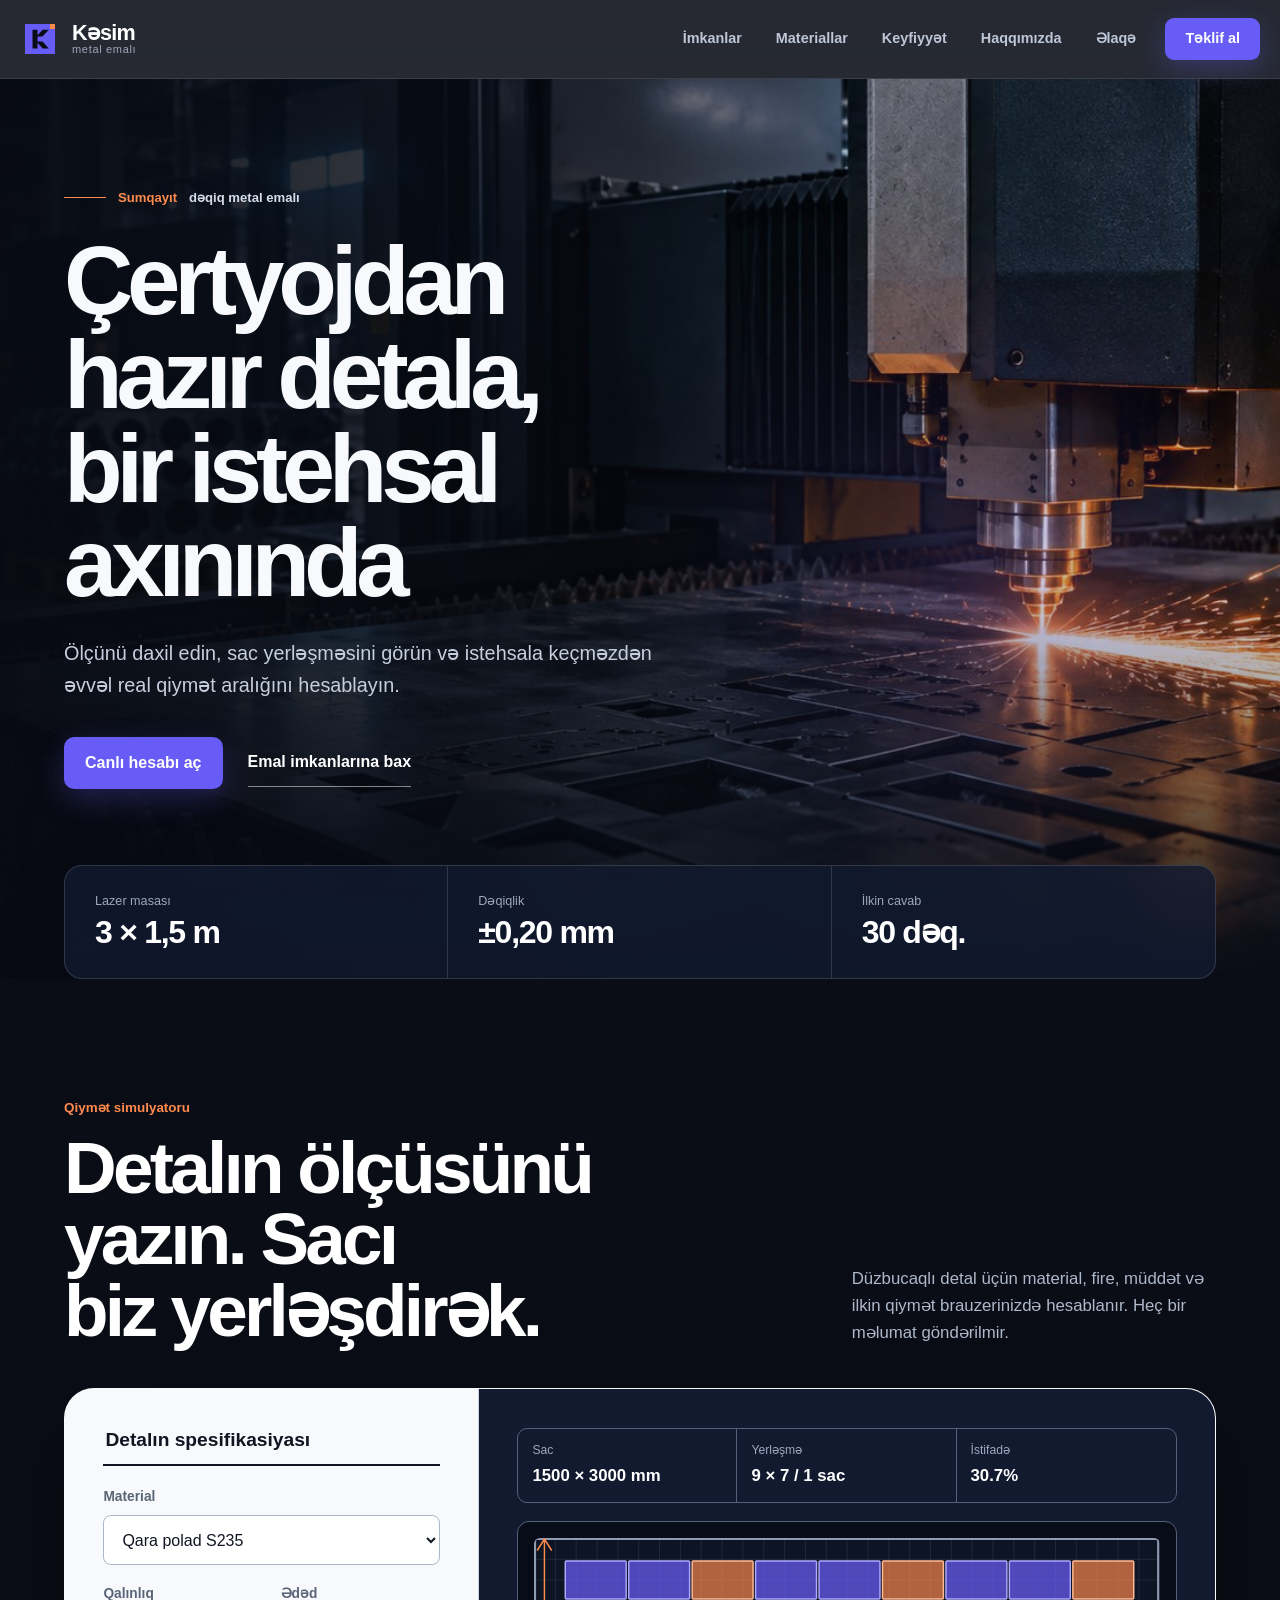
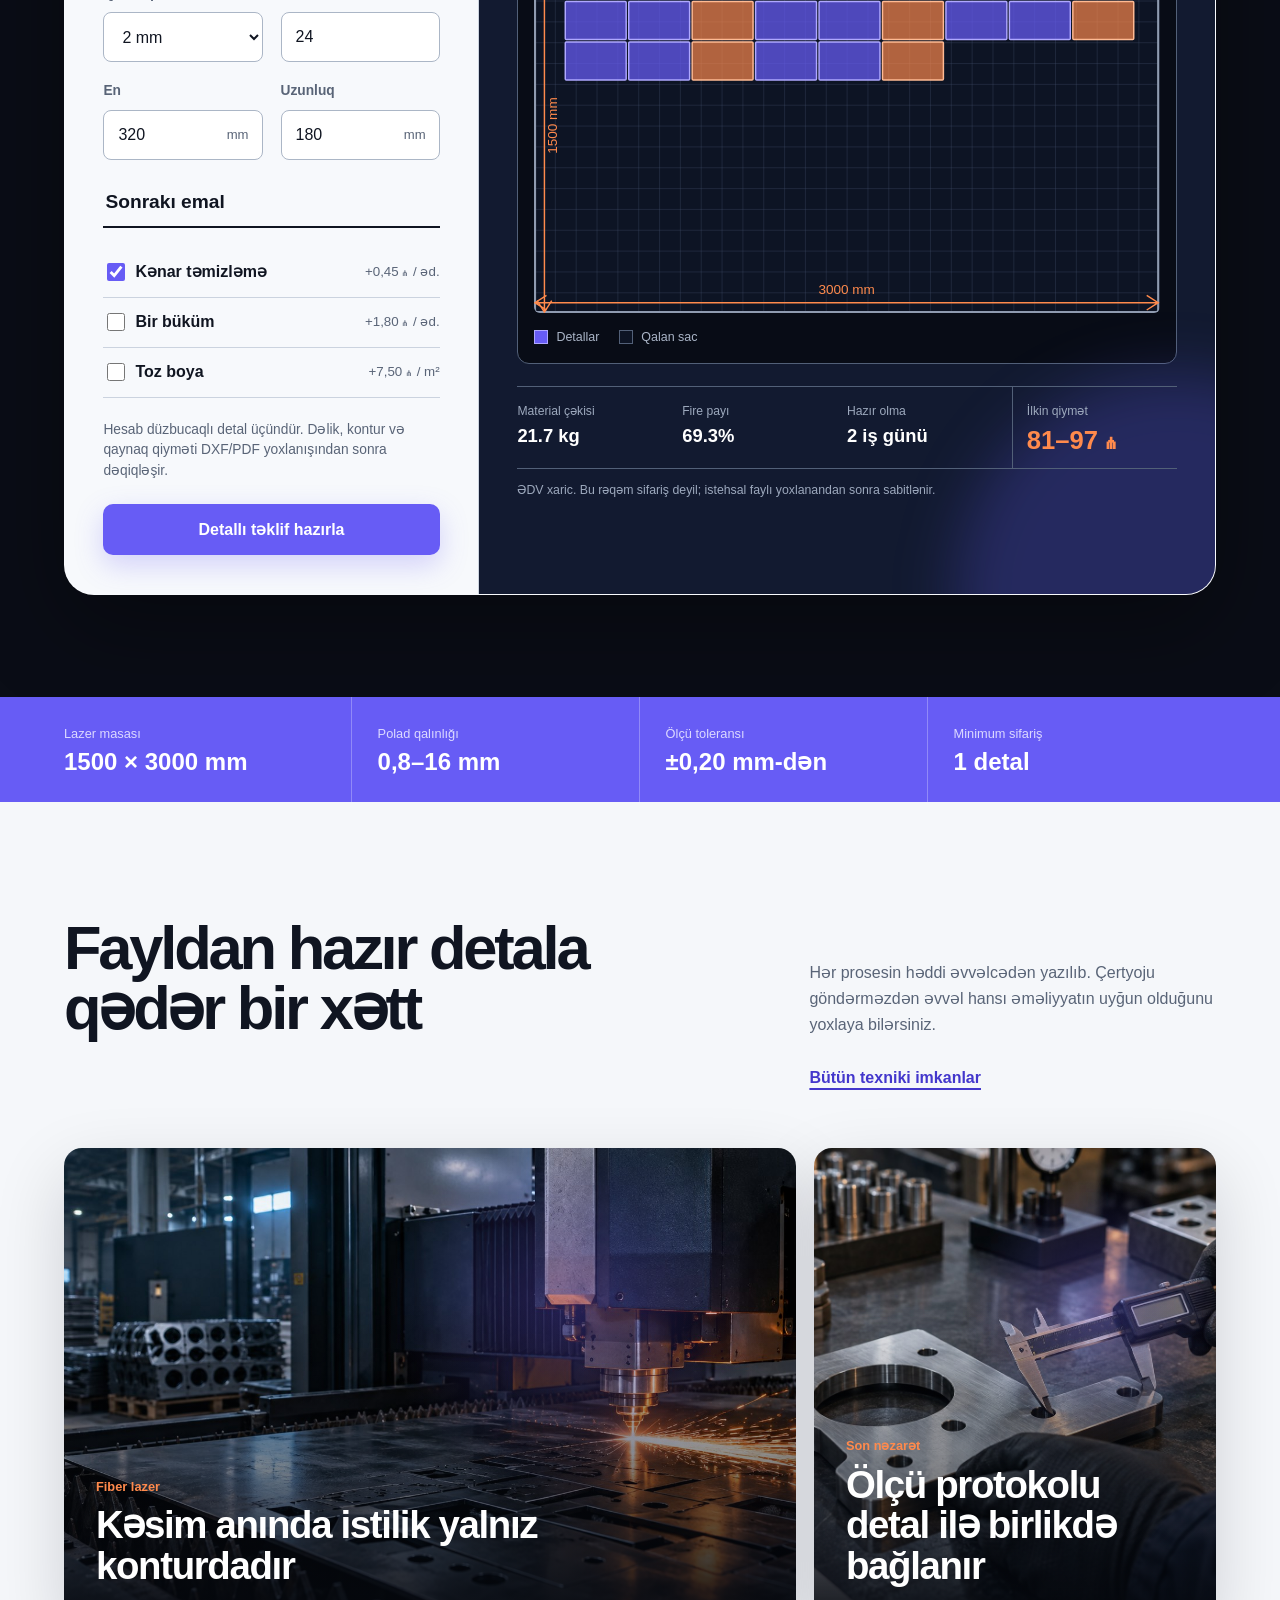
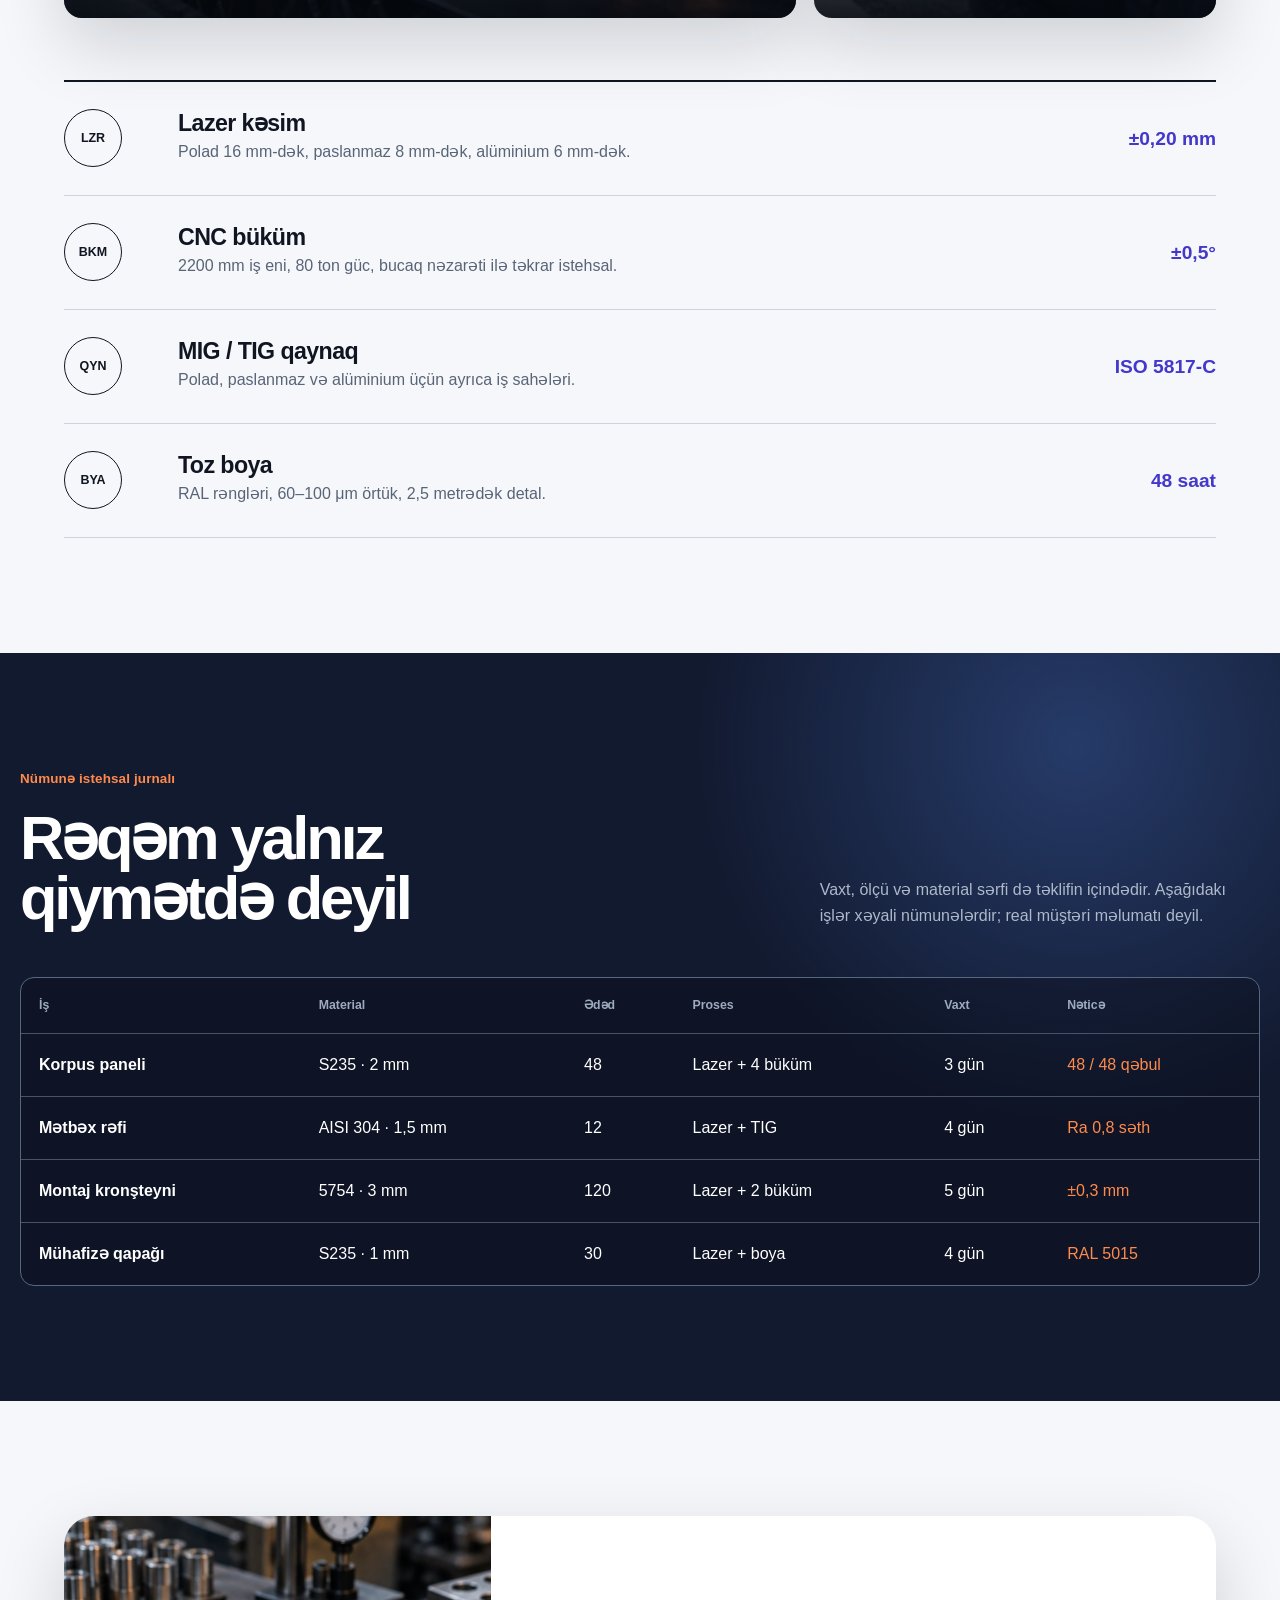
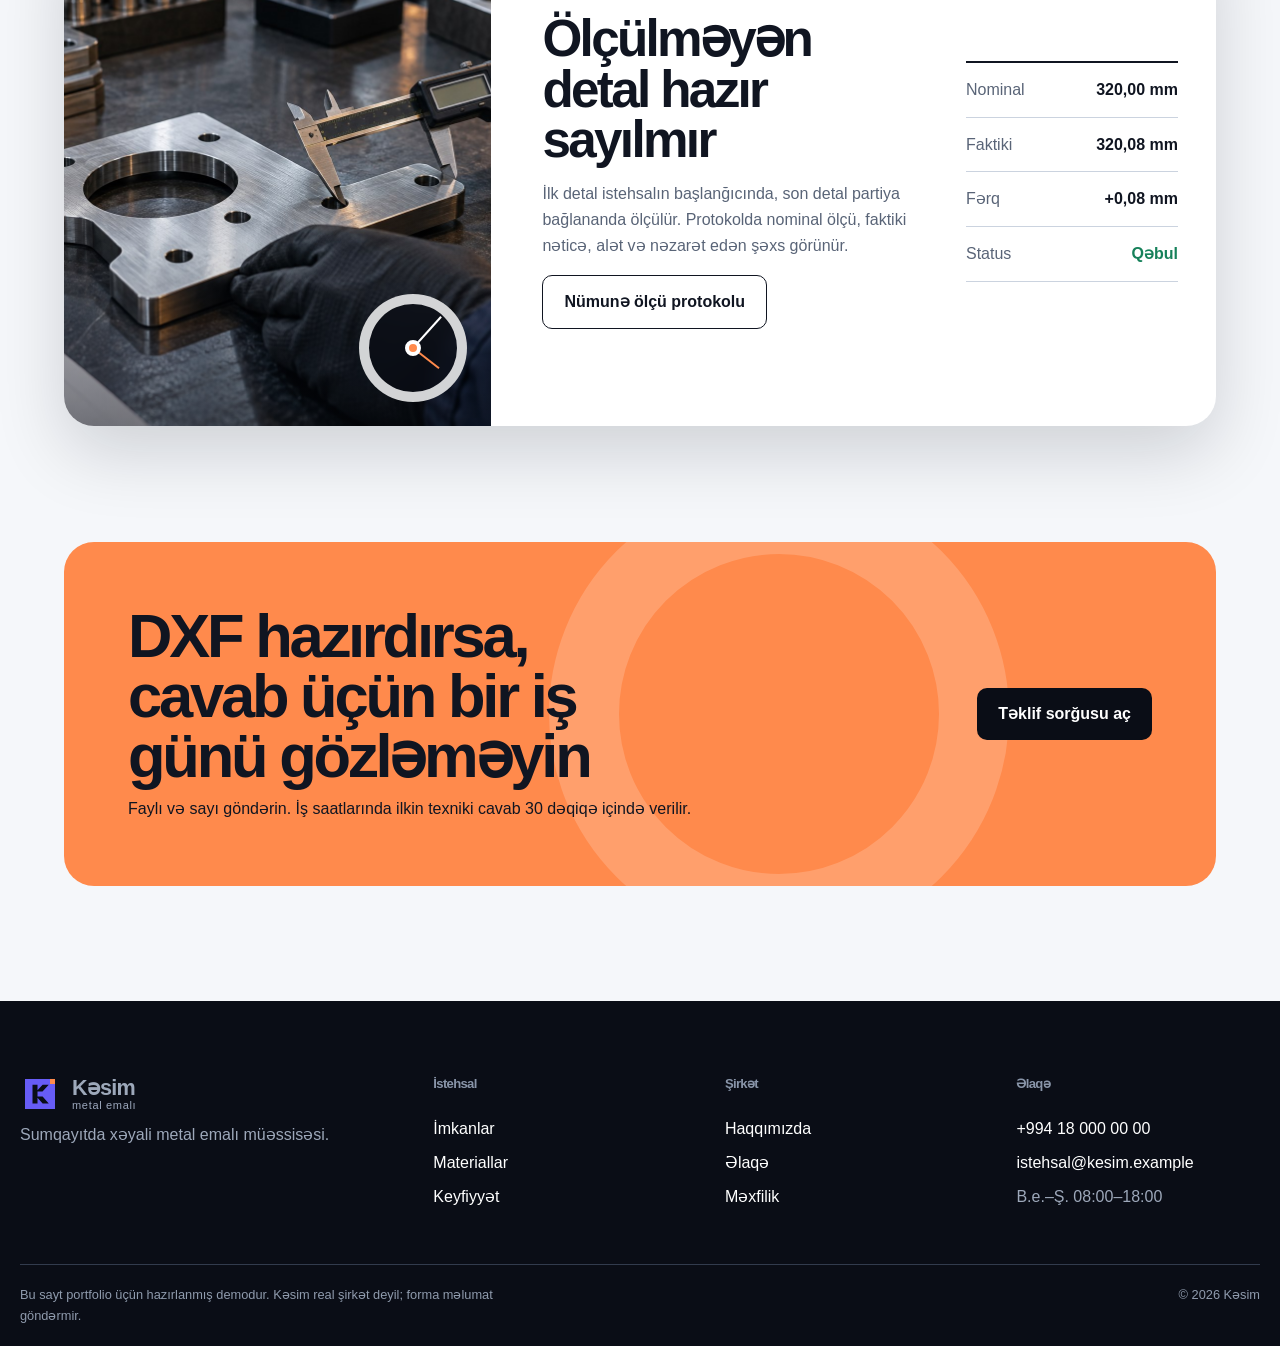
==== commit 0dc0557c: "chore: move site URLs to the TWENION namespace" ====
--- a/index.html
+++ b/index.html
@@ -6,12 +6,12 @@
   <script>document.documentElement.classList.remove('no-js');</script>
   <title>Metal kəsimi üçün canlı qiymət hesabı | Kəsim</title>
   <meta name="description" content="Polad, paslanmaz və alüminium detallar üçün ölçü, say və emal seçin; material istifadəsini, istehsal müddətini və ilkin qiyməti dərhal görün.">
-  <link rel="canonical" href="https://kulieff21.github.io/manufacturing-site-demo/">
+  <link rel="canonical" href="https://twenion.github.io/manufacturing-site-demo/">
   <meta property="og:type" content="website">
   <meta property="og:locale" content="az_AZ">
   <meta property="og:title" content="Kəsim — metal emalı üçün açıq hesab">
   <meta property="og:description" content="Detalın ölçüsünü və sayını yazın; material, fire, müddət və ilkin qiymət ekranda hesablansın.">
-  <meta property="og:url" content="https://kulieff21.github.io/manufacturing-site-demo/">
+  <meta property="og:url" content="https://twenion.github.io/manufacturing-site-demo/">
   <meta property="og:site_name" content="Kəsim">
   <meta name="theme-color" content="#0a0d16">
   <link rel="icon" type="image/svg+xml" href="assets/img/favicon.svg">
@@ -22,9 +22,9 @@
     "@graph": [
       {
         "@type": "Organization",
-        "@id": "https://kulieff21.github.io/manufacturing-site-demo/#organization",
+        "@id": "https://twenion.github.io/manufacturing-site-demo/#organization",
         "name": "Kəsim Metal Emalı",
-        "url": "https://kulieff21.github.io/manufacturing-site-demo/",
+        "url": "https://twenion.github.io/manufacturing-site-demo/",
         "description": "Sumqayıtda lazer kəsim, büküm, qaynaq və toz boya xidməti göstərən xəyali metal emalı müəssisəsi.",
         "email": "istehsal@kesim.example",
         "telephone": "+994 18 000 00 00",
@@ -36,11 +36,11 @@
       },
       {
         "@type": "WebSite",
-        "@id": "https://kulieff21.github.io/manufacturing-site-demo/#website",
-        "url": "https://kulieff21.github.io/manufacturing-site-demo/",
+        "@id": "https://twenion.github.io/manufacturing-site-demo/#website",
+        "url": "https://twenion.github.io/manufacturing-site-demo/",
         "name": "Kəsim",
         "inLanguage": "az",
-        "publisher": {"@id": "https://kulieff21.github.io/manufacturing-site-demo/#organization"}
+        "publisher": {"@id": "https://twenion.github.io/manufacturing-site-demo/#organization"}
       }
     ]
   }
--- a/assets/css/style.css
+++ b/assets/css/style.css
@@ -9,6 +9,8 @@
   --body: "Segoe UI Variable", "Segoe UI", Arial, sans-serif;
   --radius-sm: 8px; --radius: 18px; --radius-lg: 30px;
   --shadow: 0 26px 70px rgba(7, 12, 25, .16);
+  --home-max: 1360px;
+  --home-gutter: clamp(24px, 5vw, 96px);
 }
 * { box-sizing: border-box; }
 html { scroll-behavior: smooth; background: var(--night); }
@@ -51,7 +53,7 @@
 .hero-media { position: absolute; z-index: -2; inset: 0; }
 .hero-media::after { content: ""; position: absolute; inset: 0; background: linear-gradient(90deg, rgba(7,10,18,.97) 0%, rgba(7,10,18,.78) 38%, rgba(7,10,18,.12) 76%), linear-gradient(0deg, var(--night) 0%, transparent 42%), radial-gradient(circle at 76% 58%, rgba(103,92,245,.22), transparent 34%); }
 .hero-media img { width: 100%; height: 100%; object-fit: cover; object-position: center; transform: scale(1.035); }
-.hero-copy { width: min(1480px, calc(100% - 40px)); margin: 0 auto; padding: clamp(90px, 12vh, 150px) 0 190px; }
+.hero-copy { width: min(var(--home-max), calc(100% - (var(--home-gutter) * 2))); margin: 0 auto; padding: clamp(90px, 12vh, 150px) 0 190px; }
 .hero-copy h1 { max-width: 9ch; color: #f8f9fc; }
 .hero-copy > p:not(.hero-label) { max-width: 610px; margin: 26px 0 0; color: #c6cede; font-size: clamp(1.05rem, 1.55vw, 1.3rem); }
 .hero-label { margin-bottom: 26px; display: flex; align-items: center; gap: 12px; color: #d7dced; font-size: .82rem; font-weight: 700; }
@@ -60,16 +62,16 @@
 .hero-actions { margin-top: 36px; display: flex; align-items: center; gap: 25px; flex-wrap: wrap; }
 .hero-link { min-height: 48px; display: inline-flex; align-items: center; border-bottom: 1px solid rgba(255,255,255,.5); color: white; text-decoration: none; font-weight: 700; }
 .hero-link:hover { border-color: var(--spark); color: var(--spark-soft); }
-.hero-stats { width: min(1480px, calc(100% - 40px)); margin: -120px auto 0; padding: 0; display: grid; grid-template-columns: repeat(3, 1fr); position: relative; z-index: 2; background: rgba(18,26,48,.82); border: 1px solid rgba(255,255,255,.14); border-radius: var(--radius); backdrop-filter: blur(18px); box-shadow: var(--shadow); }
+.hero-stats { width: min(var(--home-max), calc(100% - (var(--home-gutter) * 2))); margin: -120px auto 0; padding: 0; display: grid; grid-template-columns: repeat(3, 1fr); position: relative; z-index: 2; background: rgba(18,26,48,.82); border: 1px solid rgba(255,255,255,.14); border-radius: var(--radius); backdrop-filter: blur(18px); box-shadow: var(--shadow); }
 .hero-stats div { min-height: 112px; padding: 25px 30px; border-right: 1px solid rgba(255,255,255,.14); }
 .hero-stats div:last-child { border: 0; }
 .hero-stats dt { color: #9ca8bd; font-size: .79rem; }
 .hero-stats dd { margin: 5px 0 0; font: 720 clamp(1.45rem, 2.5vw, 2.15rem)/1 var(--display); letter-spacing: -.04em; }
-.quote-intro { width: min(1480px, calc(100% - 40px)); margin: clamp(90px, 9vw, 140px) auto 42px; display: grid; grid-template-columns: 1.15fr .6fr; gap: clamp(30px, 7vw, 100px); align-items: end; }
+.quote-intro { width: min(var(--home-max), calc(100% - (var(--home-gutter) * 2))); margin: clamp(90px, 9vw, 140px) auto 42px; display: grid; grid-template-columns: 1.15fr .6fr; gap: clamp(30px, 7vw, 100px); align-items: end; }
 .quote-intro h2 { max-width: 14ch; margin: 12px 0 0; font-size: clamp(2.8rem, 5.7vw, 5.8rem); }
 .quote-intro p { margin: 0; color: #aeb8ca; font-size: 1.05rem; }
 .section-index { color: var(--spark); font-size: .84rem; font-weight: 700; }
-.quote-bench { width: min(1480px, calc(100% - 40px)); margin: 0 auto; display: grid; grid-template-columns: minmax(350px, .72fr) minmax(520px, 1.28fr); overflow: hidden; background: #f7f9fc; color: var(--ink); border: 1px solid rgba(255,255,255,.16); border-radius: var(--radius-lg); box-shadow: 0 32px 90px rgba(0,0,0,.34); }
+.quote-bench { width: min(var(--home-max), calc(100% - (var(--home-gutter) * 2))); margin: 0 auto; display: grid; grid-template-columns: minmax(350px, .72fr) minmax(520px, 1.28fr); overflow: hidden; background: #f7f9fc; color: var(--ink); border: 1px solid rgba(255,255,255,.16); border-radius: var(--radius-lg); box-shadow: 0 32px 90px rgba(0,0,0,.34); }
 .quote-form { padding: clamp(26px, 3vw, 44px); border-right: 1px solid var(--line); }
 fieldset { margin: 0; padding: 0; border: 0; }
 legend { width: 100%; margin-bottom: 20px; padding-bottom: 13px; border-bottom: 2px solid var(--ink); font: 720 1.2rem/1.2 var(--display); }
@@ -125,16 +127,16 @@
 .quote-result .result-price { padding-left: 14px; border-left: 1px solid #526078; }
 .result-price dd { color: var(--spark); font-size: clamp(1.3rem, 2vw, 1.9rem); }
 .result-disclaimer { margin: 12px 0 0; color: #9da9bd; font-size: .77rem; }
-.noscript-note { margin: 18px auto 0; padding: 14px 16px; width: min(1480px, calc(100% - 40px)); background: var(--spark); color: var(--night); }
-
-.proof-strip { padding: 0 max(20px, calc((100% - 1480px) / 2)); background: var(--violet); color: white; }
+.noscript-note { margin: 18px auto 0; padding: 14px 16px; width: min(var(--home-max), calc(100% - (var(--home-gutter) * 2))); background: var(--spark); color: var(--night); }
+
+.proof-strip { padding: 0 max(var(--home-gutter), calc((100% - var(--home-max)) / 2)); background: var(--violet); color: white; }
 .proof-strip dl { margin: 0; display: grid; grid-template-columns: repeat(4, 1fr); }
 .proof-strip div { padding: 27px clamp(16px, 2vw, 32px); border-right: 1px solid rgba(255,255,255,.28); }
 .proof-strip div:first-child { padding-left: 0; }
 .proof-strip div:last-child { border: 0; }
 .proof-strip dt { color: #dcd9ff; font-size: .8rem; }
 .proof-strip dd { margin: 4px 0 0; font: 720 clamp(1.15rem, 2vw, 1.5rem)/1.1 var(--display); }
-.section { width: min(1480px, calc(100% - 40px)); margin: 0 auto; padding: clamp(80px, 9vw, 140px) 0; }
+.section { width: min(var(--home-max), calc(100% - (var(--home-gutter) * 2))); margin: 0 auto; padding: clamp(80px, 9vw, 140px) 0; }
 .section-heading { display: grid; grid-template-columns: minmax(0, 1fr) minmax(280px, .62fr); gap: 18px clamp(32px, 7vw, 120px); align-items: end; margin-bottom: 48px; }
 .section-heading h2 { max-width: 16ch; margin: 0; }
 .section-heading p { margin: 0; color: var(--muted); }
@@ -208,19 +210,19 @@
 .footer-note p { margin: 0; }
 
 /* Inner pages */
-.breadcrumb { width: min(1260px, calc(100% - 40px)); margin: 0 auto; padding-top: 22px; color: #8f9aaf; font-size: .82rem; }
+.breadcrumb { width: min(var(--home-max), calc(100% - (var(--home-gutter) * 2))); margin: 0 auto; padding-top: 22px; color: #8f9aaf; font-size: .82rem; }
 .breadcrumb ol { margin: 0; padding: 0; display: flex; flex-wrap: wrap; gap: 8px; list-style: none; }
 .breadcrumb li + li::before { content: "/"; margin-right: 8px; color: #606b7e; }
 .breadcrumb a { text-underline-offset: 3px; }
 body:has(.page-hero) { background: var(--night); }
-.page-hero { width: min(1260px, calc(100% - 40px)); min-height: 600px; margin: 0 auto; padding: clamp(80px, 9vw, 140px) clamp(24px, 4vw, 64px) clamp(64px, 7vw, 110px); display: grid; grid-template-columns: 1.08fr .55fr; gap: clamp(42px, 8vw, 120px); align-items: end; position: relative; overflow: hidden; color: white; border-radius: 0 0 var(--radius-lg) var(--radius-lg); isolation: isolate; }
+.page-hero { width: min(var(--home-max), calc(100% - (var(--home-gutter) * 2))); min-height: 600px; margin: 0 auto; padding: clamp(80px, 9vw, 140px) 0 clamp(64px, 7vw, 110px); display: grid; grid-template-columns: 1.08fr .55fr; gap: clamp(42px, 8vw, 120px); align-items: end; position: relative; overflow: hidden; color: white; border-radius: 0 0 var(--radius-lg) var(--radius-lg); isolation: isolate; }
 .page-hero::before { content: ""; position: absolute; z-index: -2; inset: 0; background: url("../img/laser-floor-v1.jpg") center/cover no-repeat; opacity: .43; }
 .page-hero::after { content: ""; position: absolute; z-index: -1; inset: 0; background: linear-gradient(90deg, rgba(7,10,18,.97) 0%, rgba(7,10,18,.84) 48%, rgba(7,10,18,.26)), linear-gradient(0deg, rgba(7,10,18,.75), transparent 50%); }
 .page-hero > div { min-width: 0; align-self: end; }
 .page-hero h1 { max-width: 10ch; margin: 0; font-size: clamp(3.25rem, 7vw, 6.9rem); line-height: .92; overflow-wrap: normal; }
 .page-hero > p { margin: 0 0 .25rem; color: #c5cddd; font-size: clamp(1rem, 1.5vw, 1.18rem); }
 .page-hero .job-code { margin: 0 0 28px; color: var(--spark); font-size: .86rem; line-height: 1.35; }
-.inner-main { width: 100%; margin-top: 72px; padding: clamp(68px, 8vw, 116px) max(20px, calc((100% - 1180px) / 2)); background: var(--mist); color: var(--ink); border-radius: var(--radius-lg) var(--radius-lg) 0 0; }
+.inner-main { width: 100%; margin-top: 72px; padding: clamp(68px, 8vw, 116px) max(var(--home-gutter), calc((100% - var(--home-max)) / 2)); background: var(--mist); color: var(--ink); border-radius: var(--radius-lg) var(--radius-lg) 0 0; }
 .inner-section { margin-bottom: clamp(68px, 9vw, 116px); }
 .inner-section:last-child { margin-bottom: 0; }
 .inner-section > header { max-width: 760px; margin-bottom: 36px; }
@@ -315,14 +317,14 @@
   .hero-stage { min-height: 660px; }
   .hero-media::after { background: linear-gradient(90deg, rgba(7,10,18,.93), rgba(7,10,18,.42)), linear-gradient(0deg, var(--night) 0, transparent 65%); }
   .hero-media img { object-position: 62% center; }
-  .hero-copy { width: calc(100% - 28px); padding: 80px 0 170px; }
+  .hero-copy { width: calc(100% - 40px); padding: 80px 0 170px; }
   .hero-copy h1 { max-width: 10ch; }
   .hero-copy > p:not(.hero-label) { font-size: 1rem; }
-  .hero-stats { width: calc(100% - 28px); margin-top: -125px; grid-template-columns: 1fr; }
+  .hero-stats { width: calc(100% - 40px); margin-top: -125px; grid-template-columns: 1fr; }
   .hero-stats div { min-height: 0; padding: 16px 20px; display: flex; align-items: center; justify-content: space-between; border-right: 0; border-bottom: 1px solid rgba(255,255,255,.14); }
   .hero-stats dd { font-size: 1.35rem; }
-  .quote-intro { width: calc(100% - 28px); margin-top: 84px; grid-template-columns: 1fr; }
-  .quote-bench { width: calc(100% - 28px); border-radius: 20px; }
+  .quote-intro { width: calc(100% - 40px); margin-top: 84px; grid-template-columns: 1fr; }
+  .quote-bench { width: calc(100% - 40px); border-radius: 20px; }
   .quote-form, .sheet-panel { padding: 22px; }
   .quote-form > fieldset:first-child { grid-template-columns: 1fr; }
   .field.span-2 { grid-column: auto; }
@@ -331,12 +333,12 @@
   .sheet-meta div:last-child { grid-column: 1 / -1; border-top: 1px solid #526078; }
   .quote-result { grid-template-columns: 1fr 1fr; }
   .quote-result .result-price { padding-left: 0; border-left: 0; }
-  .proof-strip { padding: 0 14px; }
+  .proof-strip { padding: 0 20px; }
   .proof-strip dl { grid-template-columns: 1fr 1fr; }
   .proof-strip div { border-bottom: 1px solid rgba(255,255,255,.28); }
   .proof-strip div:nth-child(2) { border-right: 0; }
   .proof-strip div:nth-child(3), .proof-strip div:nth-child(4) { border-bottom: 0; }
-  .section { width: calc(100% - 28px); }
+  .section { width: calc(100% - 40px); }
   .section-heading { grid-template-columns: 1fr; }
   .text-link { grid-column: 1; }
   .process-gallery { grid-template-columns: 1fr; }
@@ -350,12 +352,12 @@
   .footer-main { grid-template-columns: 1fr 1fr; gap: 36px 24px; }
   .footer-main > div:first-child, .footer-main > div:last-child { grid-column: 1 / -1; }
   .footer-note { flex-direction: column; }
-  .breadcrumb, .page-hero { width: calc(100% - 28px); }
-  .page-hero { min-height: 520px; padding: 72px 20px 54px; gap: 32px; }
+  .breadcrumb, .page-hero { width: calc(100% - 40px); }
+  .page-hero { min-height: 520px; padding: 72px 0 54px; gap: 32px; }
   .page-hero h1 { max-width: 11ch; font-size: clamp(3.1rem, 14vw, 5rem); line-height: .94; }
   .page-hero .job-code { margin-bottom: 24px; }
   .page-hero > p { max-width: 36ch; }
-  .inner-main { margin-top: 36px; padding-right: 14px; padding-left: 14px; }
+  .inner-main { margin-top: 36px; padding-right: 20px; padding-left: 20px; }
   .spec-grid { grid-template-columns: 1fr; }
   .split { grid-template-columns: 1fr; }
   .callout { align-items: stretch; flex-direction: column; }
